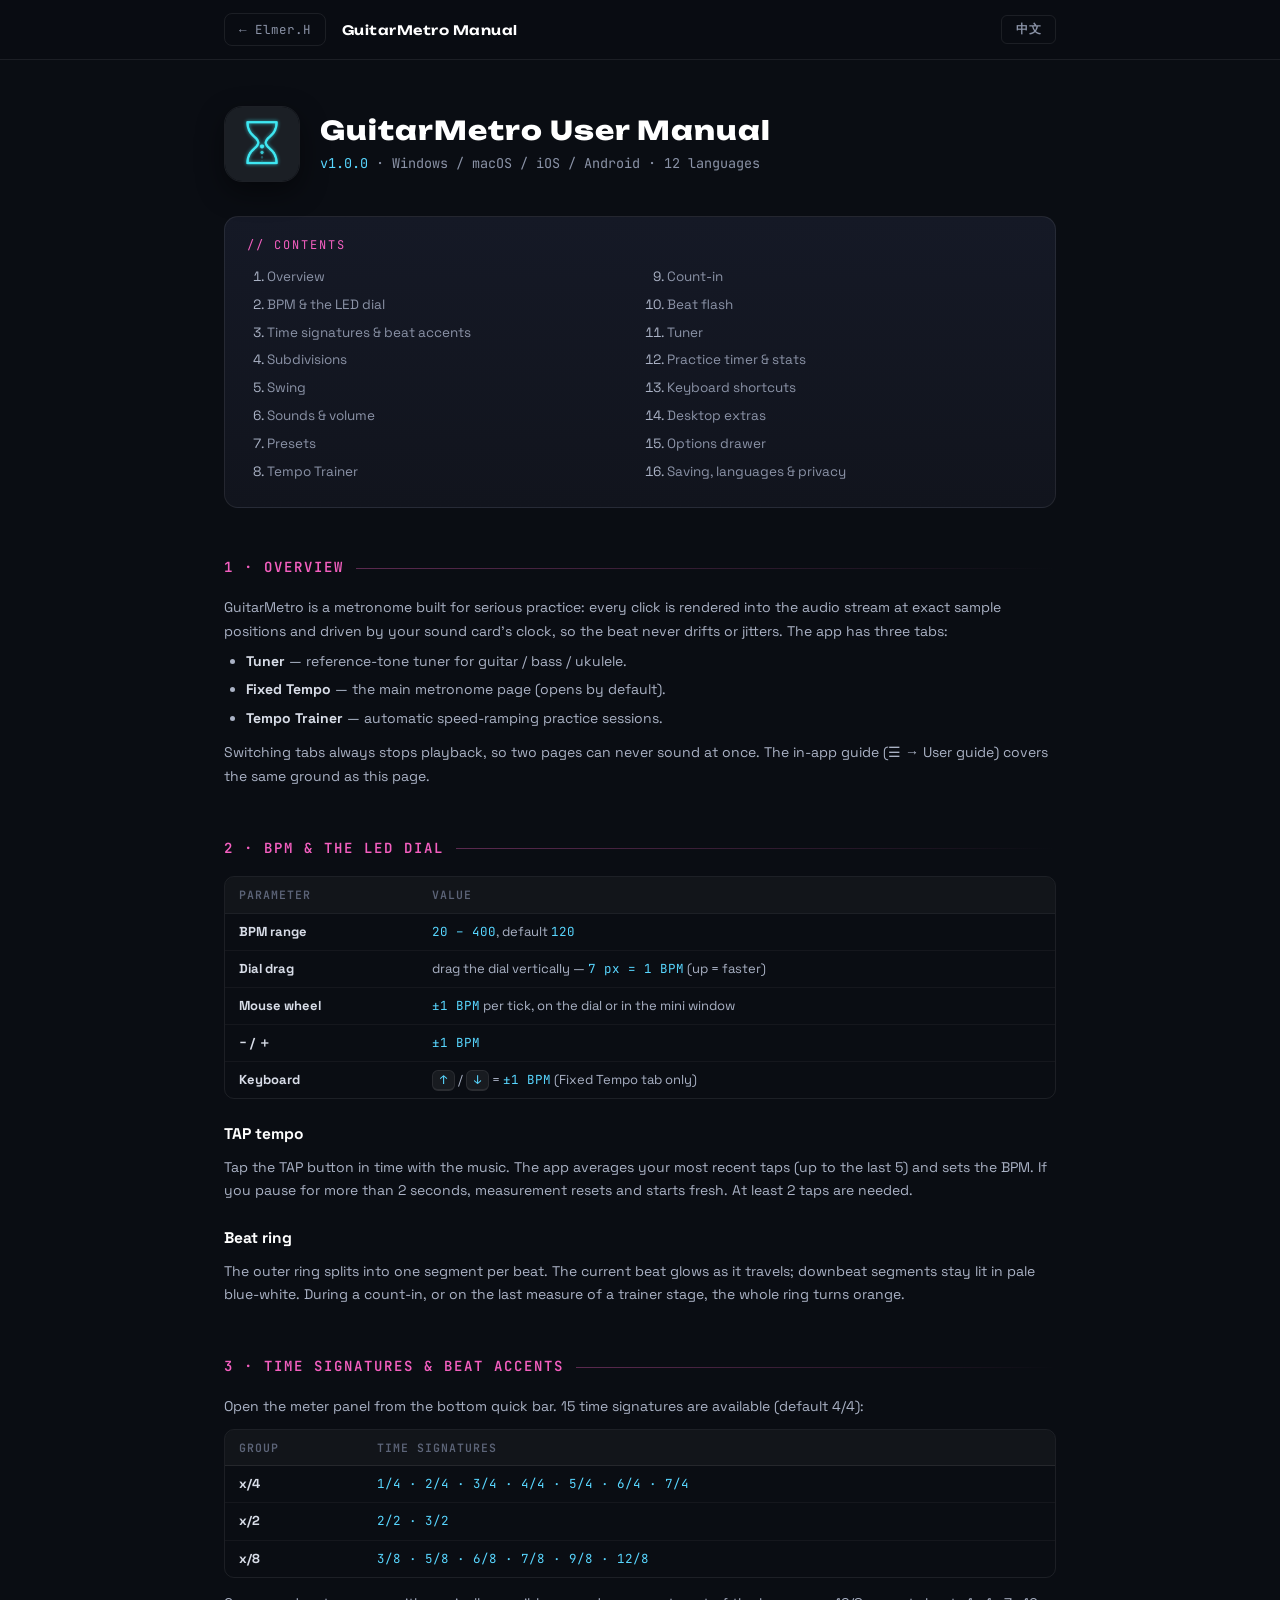
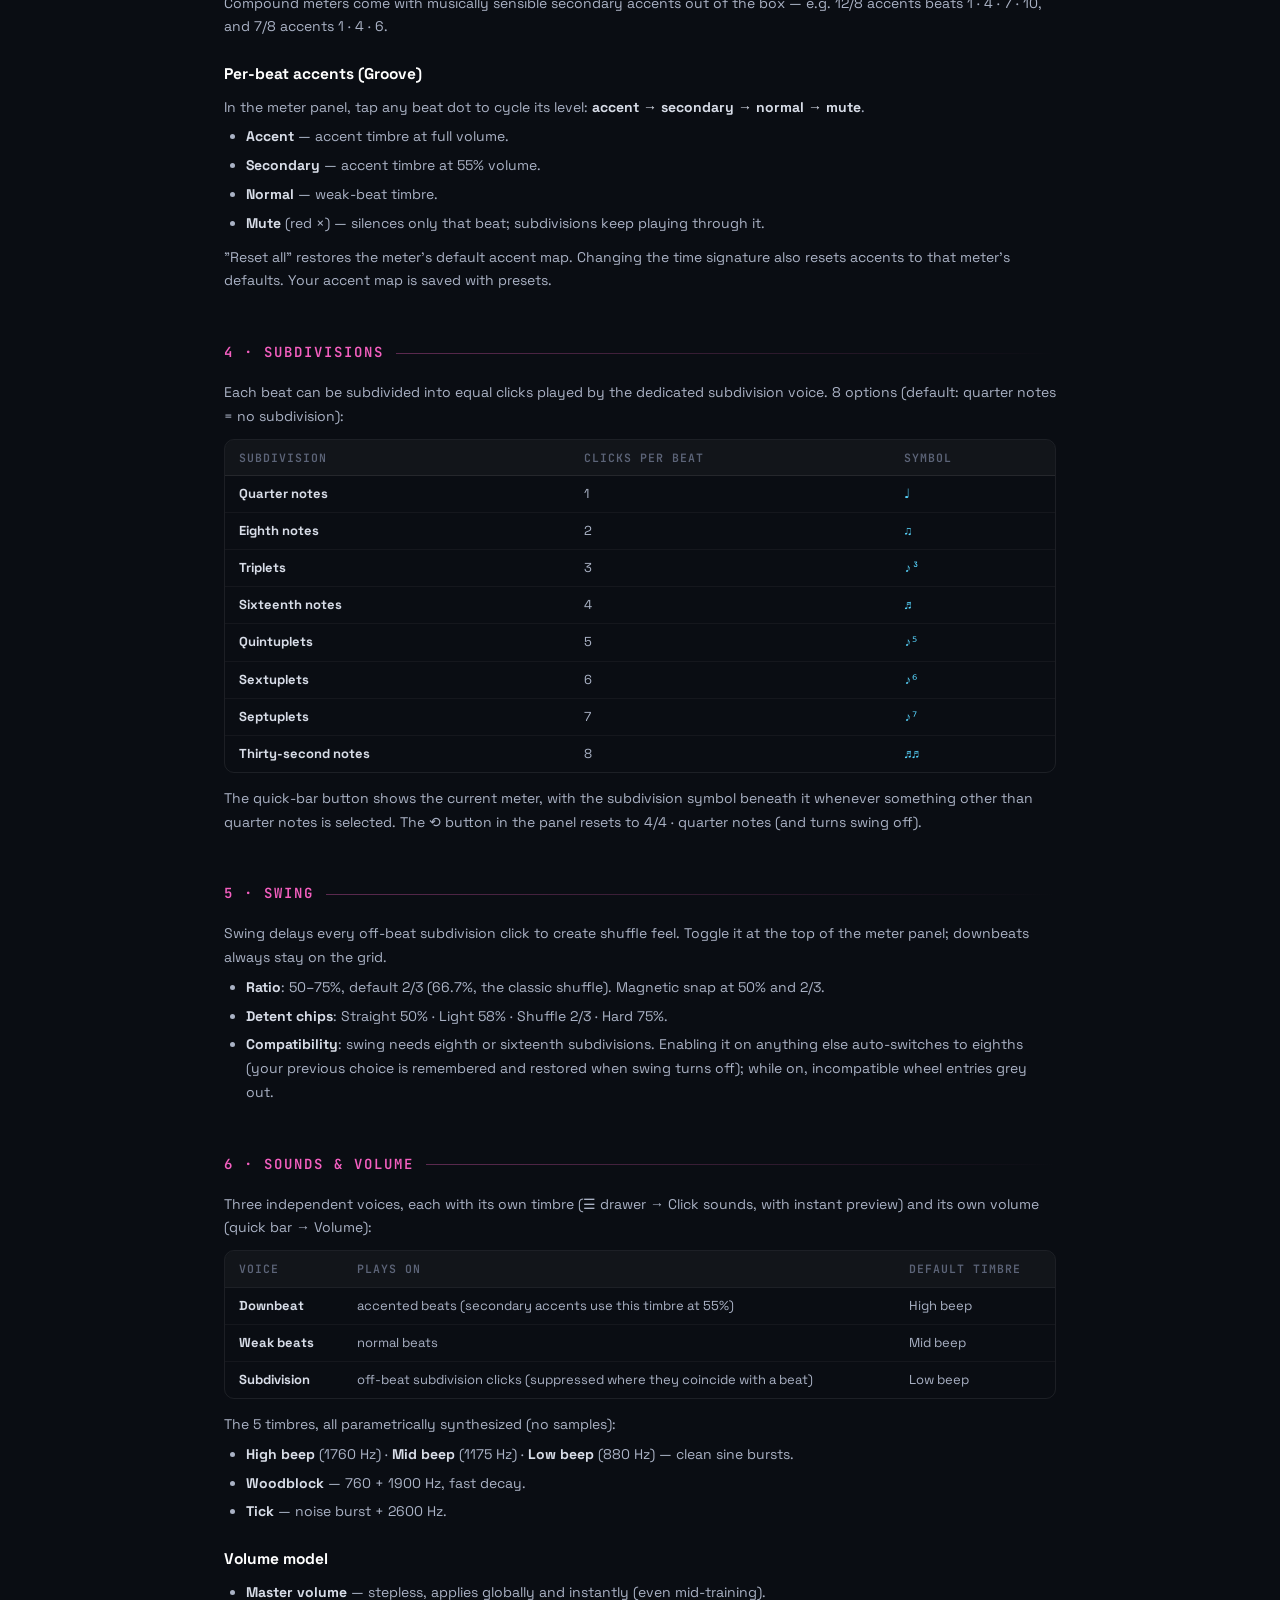
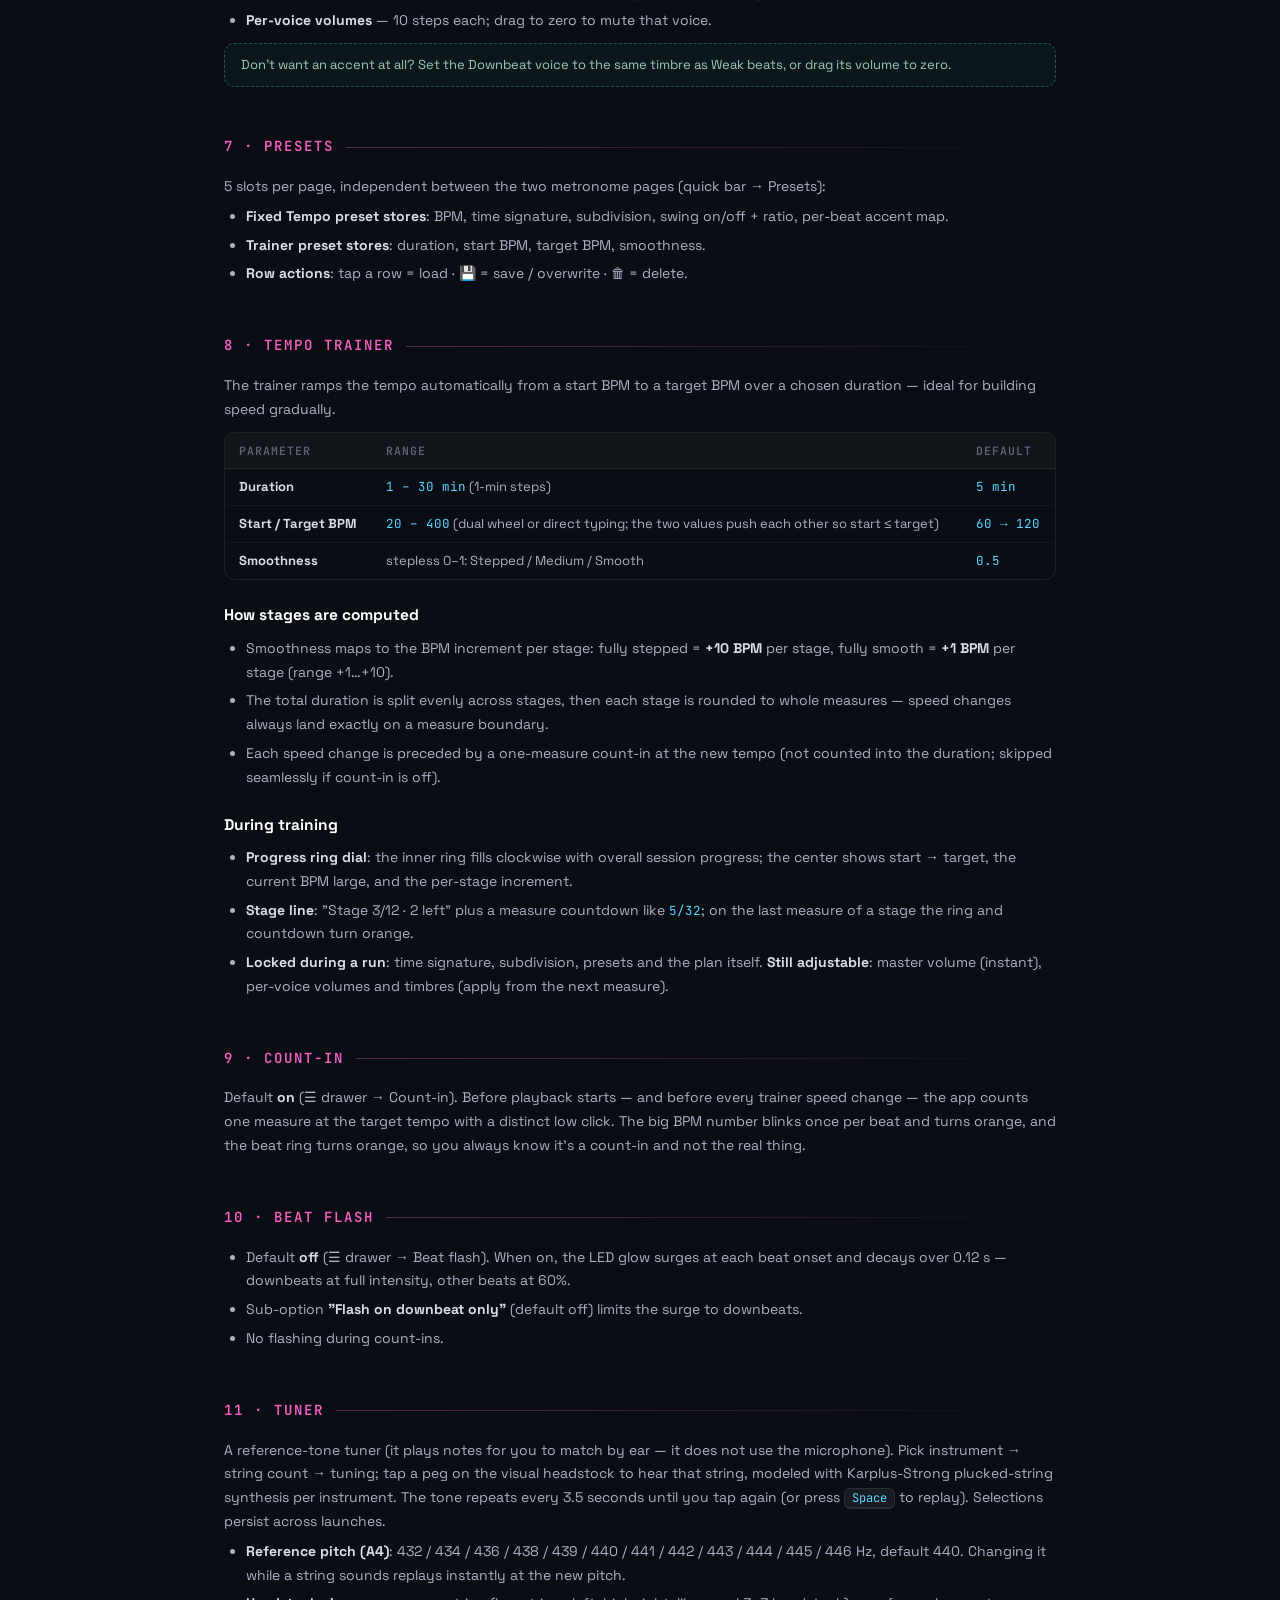
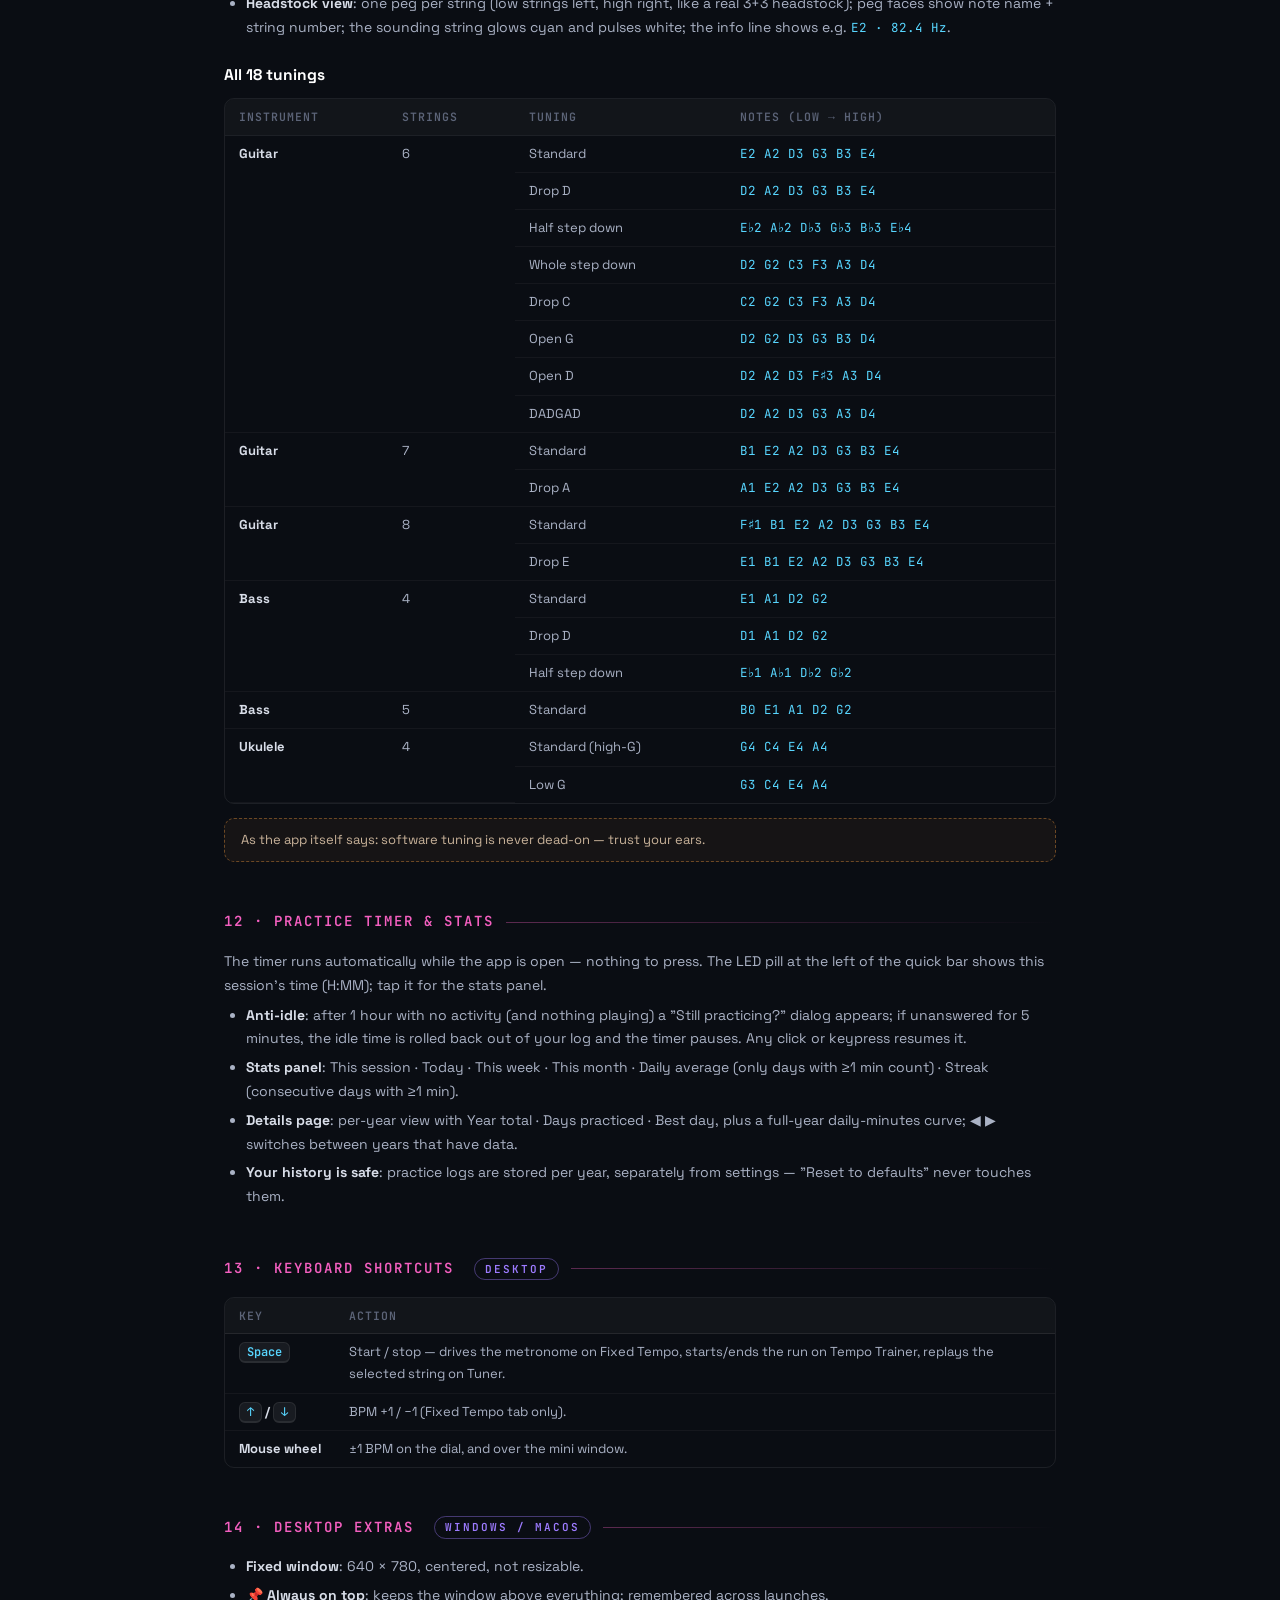
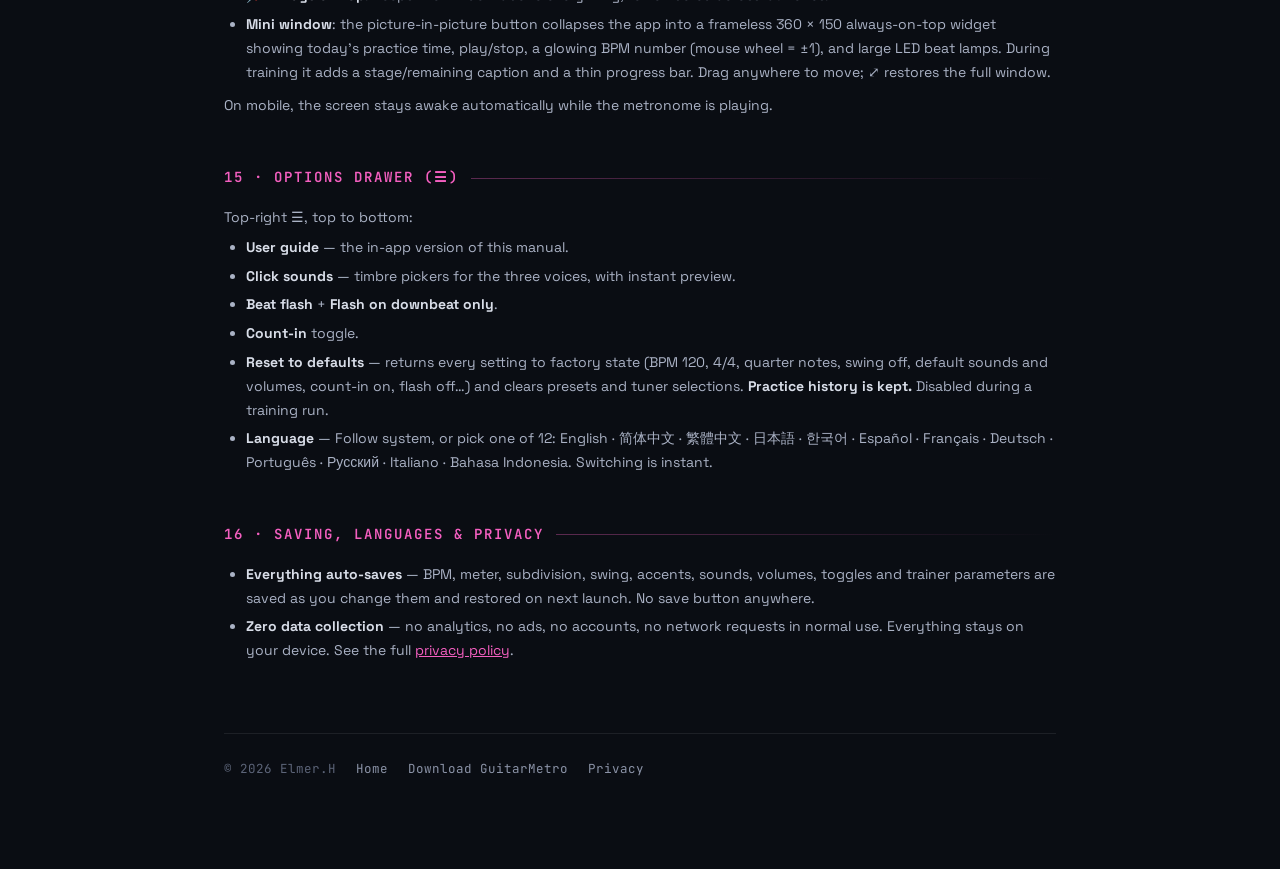
==== manual.html @ 688d064d "Add complete bilingual GuitarMetro user manual (manual.html): every control and parameter from sourc" ====
<!DOCTYPE html>
<html lang="en">
<head>
<meta charset="UTF-8">
<meta name="viewport" content="width=device-width, initial-scale=1.0">
<title>GuitarMetro — User Manual / 使用说明书</title>
<meta name="description" content="The complete GuitarMetro user manual — every control and every parameter, in English and Chinese.">
<link rel="icon" href="assets/logo-mark.png" type="image/png">
<link rel="stylesheet" href="assets/fonts.css">
<style>
  :root {
    --bg: #0a0d13; --panel: #11141d; --panel-2: #151926;
    --line: rgba(255, 255, 255, 0.08);
    --text: #d8dde8; --muted: #8b93a7; --faint: #5c6478;
    --pink: #f45fc0; --purple: #9d7bff; --cyan: #58d6ff;
    --mint: #3fd6a5; --orange: #f0993f;
  }
  * { margin: 0; padding: 0; box-sizing: border-box; }
  html { scroll-behavior: smooth; }
  body {
    background:
      radial-gradient(900px 480px at 18% -8%, rgba(157, 123, 255, 0.10), transparent 60%),
      radial-gradient(800px 420px at 85% -4%, rgba(244, 95, 192, 0.07), transparent 60%),
      var(--bg);
    color: var(--text);
    font-family: "Space Grotesk", "PingFang SC", "Microsoft YaHei", sans-serif;
    line-height: 1.7;
    overflow-x: hidden;
  }
  ::selection { background: rgba(244, 95, 192, 0.35); }
  .zh-t { display: none; }
  body.zh .zh-t { display: inline; }
  body.zh .en-t { display: none; }

  .wrap { max-width: 880px; margin: 0 auto; padding: 0 24px 90px; }

  header {
    position: sticky; top: 0; z-index: 10;
    background: rgba(10, 13, 19, 0.85);
    backdrop-filter: blur(12px); -webkit-backdrop-filter: blur(12px);
    border-bottom: 1px solid var(--line);
  }
  .nav {
    max-width: 880px; margin: 0 auto;
    display: flex; align-items: center; gap: 16px;
    padding: 13px 24px;
  }
  .back {
    color: var(--muted); text-decoration: none;
    font-family: "JetBrains Mono", monospace; font-size: 12.5px;
    border: 1px solid var(--line); border-radius: 8px; padding: 5px 14px;
    white-space: nowrap;
  }
  .back:hover { color: var(--pink); border-color: rgba(244, 95, 192, 0.5); }
  .nav-title {
    font-family: "Unbounded", sans-serif; font-weight: 600;
    font-size: 13px; letter-spacing: 0.5px; color: #fff;
    overflow: hidden; text-overflow: ellipsis; white-space: nowrap;
  }
  .nav .spacer { flex: 1; }
  .lang-btn {
    background: transparent; color: var(--muted);
    border: 1px solid var(--line); border-radius: 6px;
    padding: 5px 14px; font-size: 12px; font-weight: 600; cursor: pointer;
    font-family: "JetBrains Mono", monospace; letter-spacing: 0.5px;
    white-space: nowrap;
  }
  .lang-btn:hover { color: var(--pink); border-color: rgba(244, 95, 192, 0.5); }

  .hero { padding: 46px 0 8px; display: flex; align-items: center; gap: 20px; }
  .hero img {
    width: 76px; height: 76px; border-radius: 18px;
    border: 1px solid var(--line); box-shadow: 0 10px 28px rgba(0,0,0,.45);
  }
  h1 {
    font-family: "Unbounded", sans-serif; font-weight: 800;
    font-size: 26px; letter-spacing: 1px; color: #fff; line-height: 1.25;
  }
  .hero .sub {
    margin-top: 6px; color: var(--muted); font-size: 13.5px;
    font-family: "JetBrains Mono", monospace;
  }
  .hero .sub .v { color: var(--cyan); }

  .toc {
    margin-top: 26px;
    background: linear-gradient(180deg, var(--panel-2), var(--panel));
    border: 1px solid var(--line); border-radius: 14px; padding: 18px 22px;
  }
  .toc-title {
    font-family: "JetBrains Mono", monospace; font-size: 12px;
    letter-spacing: 2px; text-transform: uppercase; color: var(--pink);
    margin-bottom: 10px;
  }
  .toc ol { margin-left: 20px; columns: 2; column-gap: 34px; }
  .toc li { font-size: 13.5px; margin-bottom: 5px; break-inside: avoid; }
  .toc a { color: var(--muted); text-decoration: none; }
  .toc a:hover { color: var(--cyan); }

  h2 {
    display: flex; align-items: center; gap: 12px;
    margin: 48px 0 16px;
    font-family: "JetBrains Mono", monospace;
    font-size: 14px; font-weight: 600; letter-spacing: 2px;
    text-transform: uppercase; color: var(--pink);
  }
  h2::after {
    content: ""; flex: 1; height: 1px;
    background: linear-gradient(90deg, rgba(244, 95, 192, 0.35), transparent);
  }
  h3 {
    margin: 22px 0 8px; font-size: 15.5px; font-weight: 700; color: #fff;
  }
  h3 .tag {
    font-family: "JetBrains Mono", monospace; font-size: 11px; font-weight: 400;
    color: var(--faint); margin-left: 8px; letter-spacing: 0.5px;
  }
  p, li { color: #aab2c5; font-size: 14px; }
  section ul { margin: 6px 0 10px 22px; }
  section li { margin-bottom: 5px; }
  b { color: var(--text); }
  .kbd {
    font-family: "JetBrains Mono", monospace; font-size: 12px;
    background: rgba(255,255,255,0.06); border: 1px solid var(--line);
    border-bottom-width: 2px; border-radius: 6px; padding: 1px 7px;
    color: var(--cyan); white-space: nowrap;
  }
  .pill {
    display: inline-block; font-family: "JetBrains Mono", monospace;
    font-size: 11px; border: 1px solid rgba(88, 214, 255, 0.35);
    color: var(--cyan); border-radius: 999px; padding: 1px 10px; margin-left: 8px;
    vertical-align: 2px;
  }
  .pill.desktop { border-color: rgba(157, 123, 255, 0.4); color: var(--purple); }
  .note {
    border: 1px dashed rgba(240, 153, 63, 0.4); background: rgba(240, 153, 63, 0.05);
    border-radius: 10px; padding: 10px 16px; margin: 10px 0; font-size: 13px;
    color: #c9b39a;
  }
  .tip {
    border: 1px dashed rgba(63, 214, 165, 0.35); background: rgba(63, 214, 165, 0.05);
    border-radius: 10px; padding: 10px 16px; margin: 10px 0; font-size: 13px;
    color: #9ec9ba;
  }

  .tbl-wrap { overflow-x: auto; margin: 10px 0 14px; border: 1px solid var(--line); border-radius: 10px; }
  table { border-collapse: collapse; width: 100%; min-width: 480px; font-size: 13px; }
  th {
    text-align: left; font-family: "JetBrains Mono", monospace; font-weight: 600;
    font-size: 11.5px; letter-spacing: 1px; text-transform: uppercase;
    color: var(--faint); background: rgba(255,255,255,0.03);
    padding: 8px 14px; border-bottom: 1px solid var(--line);
  }
  td { padding: 7px 14px; border-bottom: 1px solid rgba(255,255,255,0.045); color: #aab2c5; vertical-align: top; }
  tr:last-child td { border-bottom: none; }
  td.c1 { color: var(--text); font-weight: 600; white-space: nowrap; }
  .mono { font-family: "JetBrains Mono", monospace; font-size: 12.5px; color: var(--cyan); }

  footer {
    margin-top: 70px; border-top: 1px solid var(--line); padding-top: 24px;
    color: var(--faint); font-size: 12.5px; font-family: "JetBrains Mono", monospace;
    display: flex; gap: 20px; flex-wrap: wrap;
  }
  footer a { color: var(--muted); text-decoration: none; }
  footer a:hover { color: var(--pink); }

  @media (max-width: 600px) {
    .wrap { padding: 0 16px 70px; }
    .nav { padding: 11px 16px; gap: 10px; }
    .nav-title { font-size: 11px; }
    .hero { gap: 14px; padding-top: 32px; }
    .hero img { width: 58px; height: 58px; border-radius: 14px; }
    h1 { font-size: 19px; }
    .toc ol { columns: 1; }
  }
</style>
</head>
<body>

<header>
  <div class="nav">
    <a class="back" href="index.html">← Elmer.H</a>
    <div class="nav-title">GuitarMetro <span class="en-t">Manual</span><span class="zh-t">使用说明书</span></div>
    <span class="spacer"></span>
    <button class="lang-btn" onclick="toggleLang()"><span class="en-t">中文</span><span class="zh-t">EN</span></button>
  </div>
</header>

<div class="wrap">

<div class="hero">
  <img src="assets/guitarmetro-icon.png" alt="GuitarMetro icon">
  <div>
    <h1>GuitarMetro <span class="en-t">User Manual</span><span class="zh-t">使用说明书</span></h1>
    <div class="sub"><span class="v">v1.0.0</span> · Windows / macOS / iOS / Android · <span class="en-t">12 languages</span><span class="zh-t">12 种语言</span></div>
  </div>
</div>

<div class="toc">
  <div class="toc-title"><span class="en-t">// Contents</span><span class="zh-t">// 目录</span></div>
  <ol>
    <li><a href="#overview"><span class="en-t">Overview</span><span class="zh-t">总览</span></a></li>
    <li><a href="#bpm"><span class="en-t">BPM &amp; the LED dial</span><span class="zh-t">BPM 与 LED 表盘</span></a></li>
    <li><a href="#meter"><span class="en-t">Time signatures &amp; beat accents</span><span class="zh-t">拍号与逐拍重音</span></a></li>
    <li><a href="#subdivision"><span class="en-t">Subdivisions</span><span class="zh-t">细分</span></a></li>
    <li><a href="#swing"><span class="en-t">Swing</span><span class="zh-t">摇摆 Swing</span></a></li>
    <li><a href="#sound"><span class="en-t">Sounds &amp; volume</span><span class="zh-t">音效与音量</span></a></li>
    <li><a href="#presets"><span class="en-t">Presets</span><span class="zh-t">预设</span></a></li>
    <li><a href="#trainer"><span class="en-t">Tempo Trainer</span><span class="zh-t">变速训练</span></a></li>
    <li><a href="#countin"><span class="en-t">Count-in</span><span class="zh-t">预备拍</span></a></li>
    <li><a href="#flash"><span class="en-t">Beat flash</span><span class="zh-t">爆闪</span></a></li>
    <li><a href="#tuner"><span class="en-t">Tuner</span><span class="zh-t">调弦</span></a></li>
    <li><a href="#timer"><span class="en-t">Practice timer &amp; stats</span><span class="zh-t">练琴计时与统计</span></a></li>
    <li><a href="#shortcuts"><span class="en-t">Keyboard shortcuts</span><span class="zh-t">键盘快捷键</span></a></li>
    <li><a href="#desktop"><span class="en-t">Desktop extras</span><span class="zh-t">桌面小工具</span></a></li>
    <li><a href="#drawer"><span class="en-t">Options drawer</span><span class="zh-t">选项抽屉</span></a></li>
    <li><a href="#data"><span class="en-t">Saving, languages &amp; privacy</span><span class="zh-t">保存、语言与隐私</span></a></li>
  </ol>
</div>

<section id="overview">
  <h2><span class="en-t">1 · Overview</span><span class="zh-t">1 · 总览</span></h2>
  <p>
    <span class="en-t">GuitarMetro is a metronome built for serious practice: every click is rendered
    into the audio stream at exact sample positions and driven by your sound card's clock,
    so the beat never drifts or jitters. The app has three tabs:</span>
    <span class="zh-t">GuitarMetro 是为认真练琴而做的节拍器：每一声 click 都以精确的采样点位置
    直接合成进音频流、由声卡时钟驱动，节拍永不漂移、永不抖动。应用共三个页签：</span>
  </p>
  <ul>
    <li><b>Tuner<span class="zh-t"> 调音</span></b> — <span class="en-t">reference-tone tuner for guitar / bass / ukulele.</span><span class="zh-t">吉他 / 贝斯 / 尤克里里参考音调弦。</span></li>
    <li><b>Fixed Tempo<span class="zh-t"> 固定速度</span></b> — <span class="en-t">the main metronome page (opens by default).</span><span class="zh-t">主节拍器页（启动默认页）。</span></li>
    <li><b>Tempo Trainer<span class="zh-t"> 变速训练</span></b> — <span class="en-t">automatic speed-ramping practice sessions.</span><span class="zh-t">自动爬速的变速训练。</span></li>
  </ul>
  <p>
    <span class="en-t">Switching tabs always stops playback, so two pages can never sound at once.
    The in-app guide (☰ → User guide) covers the same ground as this page.</span>
    <span class="zh-t">切换页签会自动停止播放，两页绝不会同时出声。应用内也有一份说明（☰ → 使用说明），内容与本页一致。</span>
  </p>
</section>

<section id="bpm">
  <h2><span class="en-t">2 · BPM &amp; the LED dial</span><span class="zh-t">2 · BPM 与 LED 表盘</span></h2>
  <div class="tbl-wrap"><table>
    <tr><th><span class="en-t">Parameter</span><span class="zh-t">参数</span></th><th><span class="en-t">Value</span><span class="zh-t">取值</span></th></tr>
    <tr><td class="c1"><span class="en-t">BPM range</span><span class="zh-t">BPM 范围</span></td><td><span class="mono">20 – 400</span>, <span class="en-t">default</span><span class="zh-t">默认</span> <span class="mono">120</span></td></tr>
    <tr><td class="c1"><span class="en-t">Dial drag</span><span class="zh-t">表盘拖动</span></td><td><span class="en-t">drag the dial vertically —</span><span class="zh-t">在表盘上垂直拖动——</span> <span class="mono">7 px = 1 BPM</span><span class="en-t"> (up = faster)</span><span class="zh-t">（向上加速）</span></td></tr>
    <tr><td class="c1"><span class="en-t">Mouse wheel</span><span class="zh-t">鼠标滚轮</span></td><td><span class="mono">±1 BPM</span> <span class="en-t">per tick, on the dial or in the mini window</span><span class="zh-t">每格，表盘上或浮窗内均可</span></td></tr>
    <tr><td class="c1">− / ＋</td><td><span class="mono">±1 BPM</span></td></tr>
    <tr><td class="c1"><span class="en-t">Keyboard</span><span class="zh-t">键盘</span></td><td><span class="kbd">↑</span> / <span class="kbd">↓</span> = <span class="mono">±1 BPM</span><span class="en-t"> (Fixed Tempo tab only)</span><span class="zh-t">（仅固定速度页）</span></td></tr>
  </table></div>
  <h3>TAP <span class="en-t">tempo</span><span class="zh-t">测速</span></h3>
  <p>
    <span class="en-t">Tap the TAP button in time with the music. The app averages your most recent
    taps (up to the last 5) and sets the BPM. If you pause for more than 2 seconds,
    measurement resets and starts fresh. At least 2 taps are needed.</span>
    <span class="zh-t">跟着音乐节奏点按 TAP 键，应用取最近的敲击（最多 5 次）求平均并设为当前
    BPM。停顿超过 2 秒自动重新测量；至少需要敲 2 次。</span>
  </p>
  <h3><span class="en-t">Beat ring</span><span class="zh-t">节拍环</span></h3>
  <p>
    <span class="en-t">The outer ring splits into one segment per beat. The current beat glows as it
    travels; downbeat segments stay lit in pale blue-white. During a count-in, or on the last
    measure of a trainer stage, the whole ring turns orange.</span>
    <span class="zh-t">外圈按拍数切分，当前拍的光斑流转经过，强拍段常亮淡蓝白。预备拍期间、以及变速训练每档的最后一小节，整环转为橙色。</span>
  </p>
</section>

<section id="meter">
  <h2><span class="en-t">3 · Time signatures &amp; beat accents</span><span class="zh-t">3 · 拍号与逐拍重音</span></h2>
  <p>
    <span class="en-t">Open the meter panel from the bottom quick bar. 15 time signatures are available
    (default 4/4):</span>
    <span class="zh-t">从底部快捷栏打开拍号面板，共 15 种拍号（默认 4/4）：</span>
  </p>
  <div class="tbl-wrap"><table>
    <tr><th><span class="en-t">Group</span><span class="zh-t">分组</span></th><th><span class="en-t">Time signatures</span><span class="zh-t">拍号</span></th></tr>
    <tr><td class="c1">x/4</td><td class="mono">1/4 · 2/4 · 3/4 · 4/4 · 5/4 · 6/4 · 7/4</td></tr>
    <tr><td class="c1">x/2</td><td class="mono">2/2 · 3/2</td></tr>
    <tr><td class="c1">x/8</td><td class="mono">3/8 · 5/8 · 6/8 · 7/8 · 9/8 · 12/8</td></tr>
  </table></div>
  <p>
    <span class="en-t">Compound meters come with musically sensible secondary accents out of the box —
    e.g. 12/8 accents beats 1 · 4 · 7 · 10, and 7/8 accents 1 · 4 · 6.</span>
    <span class="zh-t">复合拍自带符合乐理的次强拍——如 12/8 默认在第 1·4·7·10 拍，7/8 在第 1·4·6 拍。</span>
  </p>
  <h3><span class="en-t">Per-beat accents (Groove)</span><span class="zh-t">逐拍重音（律动）</span></h3>
  <p>
    <span class="en-t">In the meter panel, tap any beat dot to cycle its level:</span>
    <span class="zh-t">在拍号面板中点按任意拍点，循环切换该拍的强弱级别：</span>
    <b><span class="en-t">accent → secondary → normal → mute</span><span class="zh-t">强 → 次强 → 普通 → 静音</span></b>.
  </p>
  <ul>
    <li><span class="en-t"><b>Accent</b> — accent timbre at full volume.</span><span class="zh-t"><b>强拍</b>——重拍音色、全音量。</span></li>
    <li><span class="en-t"><b>Secondary</b> — accent timbre at 55% volume.</span><span class="zh-t"><b>次强拍</b>——重拍音色、55% 音量。</span></li>
    <li><span class="en-t"><b>Normal</b> — weak-beat timbre.</span><span class="zh-t"><b>普通拍</b>——轻拍音色。</span></li>
    <li><span class="en-t"><b>Mute</b> (red ×) — silences only that beat; subdivisions keep playing through it.</span><span class="zh-t"><b>静音</b>（红色 ×）——只静音该拍本身，细分声部照常发声。</span></li>
  </ul>
  <p>
    <span class="en-t">"Reset all" restores the meter's default accent map. Changing the time signature
    also resets accents to that meter's defaults. Your accent map is saved with presets.</span>
    <span class="zh-t">「全部恢复默认」还原该拍号的默认重音；切换拍号也会重置为新拍号的默认值。逐拍重音会随预设一起保存。</span>
  </p>
</section>

<section id="subdivision">
  <h2><span class="en-t">4 · Subdivisions</span><span class="zh-t">4 · 细分</span></h2>
  <p>
    <span class="en-t">Each beat can be subdivided into equal clicks played by the dedicated subdivision
    voice. 8 options (default: quarter notes = no subdivision):</span>
    <span class="zh-t">每一拍可等分为若干下，由独立的细分声部发声。共 8 种（默认四分音符 = 不细分）：</span>
  </p>
  <div class="tbl-wrap"><table>
    <tr><th><span class="en-t">Subdivision</span><span class="zh-t">细分</span></th><th><span class="en-t">Clicks per beat</span><span class="zh-t">每拍击数</span></th><th><span class="en-t">Symbol</span><span class="zh-t">符号</span></th></tr>
    <tr><td class="c1"><span class="en-t">Quarter notes</span><span class="zh-t">四分音符</span></td><td>1</td><td class="mono">♩</td></tr>
    <tr><td class="c1"><span class="en-t">Eighth notes</span><span class="zh-t">八分音符</span></td><td>2</td><td class="mono">♫</td></tr>
    <tr><td class="c1"><span class="en-t">Triplets</span><span class="zh-t">三连音</span></td><td>3</td><td class="mono">♪³</td></tr>
    <tr><td class="c1"><span class="en-t">Sixteenth notes</span><span class="zh-t">十六分音符</span></td><td>4</td><td class="mono">♬</td></tr>
    <tr><td class="c1"><span class="en-t">Quintuplets</span><span class="zh-t">五连音</span></td><td>5</td><td class="mono">♪⁵</td></tr>
    <tr><td class="c1"><span class="en-t">Sextuplets</span><span class="zh-t">六连音</span></td><td>6</td><td class="mono">♪⁶</td></tr>
    <tr><td class="c1"><span class="en-t">Septuplets</span><span class="zh-t">七连音</span></td><td>7</td><td class="mono">♪⁷</td></tr>
    <tr><td class="c1"><span class="en-t">Thirty-second notes</span><span class="zh-t">三十二分音符</span></td><td>8</td><td class="mono">♬♬</td></tr>
  </table></div>
  <p>
    <span class="en-t">The quick-bar button shows the current meter, with the subdivision symbol beneath
    it whenever something other than quarter notes is selected. The ⟲ button in the panel
    resets to 4/4 · quarter notes (and turns swing off).</span>
    <span class="zh-t">快捷栏按钮键面显示当前拍号，选了非四分音符时在下方显示细分符号。面板中的 ⟲ 一键回到 4/4 · 四分音符（同时关闭 Swing）。</span>
  </p>
</section>

<section id="swing">
  <h2><span class="en-t">5 · Swing</span><span class="zh-t">5 · 摇摆 Swing</span></h2>
  <p>
    <span class="en-t">Swing delays every off-beat subdivision click to create shuffle feel. Toggle it at
    the top of the meter panel; downbeats always stay on the grid.</span>
    <span class="zh-t">Swing 会推迟每个反拍细分的时值形成摇摆律动。开关在拍号面板顶部；正拍永远保持在网格上。</span>
  </p>
  <ul>
    <li><span class="en-t"><b>Ratio</b>: 50–75%, default 2/3 (66.7%, the classic shuffle). Magnetic snap at 50% and 2/3.</span><span class="zh-t"><b>比例</b>：50–75%，默认 2/3（66.7%，经典 Shuffle）；在 50% 与 2/3 处有磁性吸附。</span></li>
    <li><span class="en-t"><b>Detent chips</b>: Straight 50% · Light 58% · Shuffle 2/3 · Hard 75%.</span><span class="zh-t"><b>快捷档</b>：平直 50% · 轻摇 58% · 三连 Shuffle 2/3 · 硬摇 75%。</span></li>
    <li><span class="en-t"><b>Compatibility</b>: swing needs eighth or sixteenth subdivisions. Enabling it on anything else auto-switches to eighths (your previous choice is remembered and restored when swing turns off); while on, incompatible wheel entries grey out.</span><span class="zh-t"><b>兼容性</b>：Swing 需要八分或十六分细分。在其他细分下开启会自动切到八分（原选择被记住，关闭 Swing 后恢复）；开启期间不兼容的细分项变灰不可选。</span></li>
  </ul>
</section>

<section id="sound">
  <h2><span class="en-t">6 · Sounds &amp; volume</span><span class="zh-t">6 · 音效与音量</span></h2>
  <p>
    <span class="en-t">Three independent voices, each with its own timbre (☰ drawer → Click sounds,
    with instant preview) and its own volume (quick bar → Volume):</span>
    <span class="zh-t">三个独立声部，各自可选音色（☰ 抽屉 → 音效，选择即试听）和独立音量（快捷栏 → 音量）：</span>
  </p>
  <div class="tbl-wrap"><table>
    <tr><th><span class="en-t">Voice</span><span class="zh-t">声部</span></th><th><span class="en-t">Plays on</span><span class="zh-t">发声位置</span></th><th><span class="en-t">Default timbre</span><span class="zh-t">默认音色</span></th></tr>
    <tr><td class="c1"><span class="en-t">Downbeat</span><span class="zh-t">重拍</span></td><td><span class="en-t">accented beats (secondary accents use this timbre at 55%)</span><span class="zh-t">强拍（次强拍用同音色的 55% 音量）</span></td><td><span class="en-t">High beep</span><span class="zh-t">高音哔</span></td></tr>
    <tr><td class="c1"><span class="en-t">Weak beats</span><span class="zh-t">轻拍</span></td><td><span class="en-t">normal beats</span><span class="zh-t">普通拍</span></td><td><span class="en-t">Mid beep</span><span class="zh-t">中音哔</span></td></tr>
    <tr><td class="c1"><span class="en-t">Subdivision</span><span class="zh-t">细分</span></td><td><span class="en-t">off-beat subdivision clicks (suppressed where they coincide with a beat)</span><span class="zh-t">反拍细分（与正拍重叠处不发声）</span></td><td><span class="en-t">Low beep</span><span class="zh-t">低音哔</span></td></tr>
  </table></div>
  <p><span class="en-t">The 5 timbres, all parametrically synthesized (no samples):</span><span class="zh-t">5 种音色，全部参数化合成（无采样素材）：</span></p>
  <ul>
    <li><span class="en-t"><b>High beep</b> (1760 Hz) · <b>Mid beep</b> (1175 Hz) · <b>Low beep</b> (880 Hz) — clean sine bursts.</span><span class="zh-t"><b>高音哔</b>（1760 Hz）·<b>中音哔</b>（1175 Hz）·<b>低音哔</b>（880 Hz）——干净的正弦短音。</span></li>
    <li><span class="en-t"><b>Woodblock</b> — 760 + 1900 Hz, fast decay.</span><span class="zh-t"><b>木鱼</b>——760 + 1900 Hz，快速衰减。</span></li>
    <li><span class="en-t"><b>Tick</b> — noise burst + 2600 Hz.</span><span class="zh-t"><b>嗒嗒</b>——噪声脉冲 + 2600 Hz。</span></li>
  </ul>
  <h3><span class="en-t">Volume model</span><span class="zh-t">音量模型</span></h3>
  <ul>
    <li><span class="en-t"><b>Master volume</b> — stepless, applies globally and instantly (even mid-training).</span><span class="zh-t"><b>总音量</b>——无级，全局实时生效（训练中也可即时调）。</span></li>
    <li><span class="en-t"><b>Per-voice volumes</b> — 10 steps each; drag to zero to mute that voice.</span><span class="zh-t"><b>分声部音量</b>——各 10 格；拖到底即静音该声部。</span></li>
  </ul>
  <div class="tip">
    <span class="en-t">Don't want an accent at all? Set the Downbeat voice to the same timbre as Weak
    beats, or drag its volume to zero.</span>
    <span class="zh-t">不想要重音？把重拍声部改成与轻拍相同的音色，或把重拍音量拖到 0。</span>
  </div>
</section>

<section id="presets">
  <h2><span class="en-t">7 · Presets</span><span class="zh-t">7 · 预设</span></h2>
  <p>
    <span class="en-t">5 slots per page, independent between the two metronome pages (quick bar → Presets):</span>
    <span class="zh-t">每页 5 个槽位，两个节拍器页各自独立（快捷栏 → 预设）：</span>
  </p>
  <ul>
    <li><span class="en-t"><b>Fixed Tempo preset stores</b>: BPM, time signature, subdivision, swing on/off + ratio, per-beat accent map.</span><span class="zh-t"><b>固定速度预设保存</b>：BPM、拍号、细分、Swing 开关与比例、逐拍重音。</span></li>
    <li><span class="en-t"><b>Trainer preset stores</b>: duration, start BPM, target BPM, smoothness.</span><span class="zh-t"><b>训练预设保存</b>：时长、起始速度、目标速度、平滑度。</span></li>
    <li><span class="en-t"><b>Row actions</b>: tap a row = load · 💾 = save / overwrite · 🗑 = delete.</span><span class="zh-t"><b>操作</b>：点行 = 读取 · 💾 = 保存/覆盖 · 🗑 = 删除。</span></li>
  </ul>
</section>

<section id="trainer">
  <h2><span class="en-t">8 · Tempo Trainer</span><span class="zh-t">8 · 变速训练</span></h2>
  <p>
    <span class="en-t">The trainer ramps the tempo automatically from a start BPM to a target BPM over a
    chosen duration — ideal for building speed gradually.</span>
    <span class="zh-t">变速训练在设定时长内自动把速度从起始 BPM 爬升到目标 BPM——循序渐进提速的利器。</span>
  </p>
  <div class="tbl-wrap"><table>
    <tr><th><span class="en-t">Parameter</span><span class="zh-t">参数</span></th><th><span class="en-t">Range</span><span class="zh-t">范围</span></th><th><span class="en-t">Default</span><span class="zh-t">默认</span></th></tr>
    <tr><td class="c1"><span class="en-t">Duration</span><span class="zh-t">时长</span></td><td><span class="mono">1 – 30 min</span><span class="en-t"> (1-min steps)</span><span class="zh-t">（1 分钟步进）</span></td><td class="mono">5 min</td></tr>
    <tr><td class="c1"><span class="en-t">Start / Target BPM</span><span class="zh-t">起始 / 目标速度</span></td><td><span class="mono">20 – 400</span><span class="en-t"> (dual wheel or direct typing; the two values push each other so start ≤ target)</span><span class="zh-t">（双滚轮或直接输入；两值联动推挤，起始 ≤ 目标）</span></td><td class="mono">60 → 120</td></tr>
    <tr><td class="c1"><span class="en-t">Smoothness</span><span class="zh-t">平滑度</span></td><td><span class="en-t">stepless 0–1: Stepped / Medium / Smooth</span><span class="zh-t">无级 0–1：阶梯 / 适中 / 平滑</span></td><td class="mono">0.5</td></tr>
  </table></div>
  <h3><span class="en-t">How stages are computed</span><span class="zh-t">档位如何计算</span></h3>
  <ul>
    <li><span class="en-t">Smoothness maps to the BPM increment per stage: fully stepped = <b>+10 BPM</b> per stage, fully smooth = <b>+1 BPM</b> per stage (range +1…+10).</span><span class="zh-t">平滑度决定每档增幅：最阶梯 = 每档 <b>+10 BPM</b>，最平滑 = 每档 <b>+1 BPM</b>（范围 +1…+10）。</span></li>
    <li><span class="en-t">The total duration is split evenly across stages, then each stage is rounded to whole measures — speed changes always land exactly on a measure boundary.</span><span class="zh-t">总时长均分到各档后按整小节取整——变速永远精确落在小节线上。</span></li>
    <li><span class="en-t">Each speed change is preceded by a one-measure count-in at the new tempo (not counted into the duration; skipped seamlessly if count-in is off).</span><span class="zh-t">每次变速前先以新速度数一小节预备拍（不计入时长；关闭预备拍则无缝衔接）。</span></li>
  </ul>
  <h3><span class="en-t">During training</span><span class="zh-t">训练进行中</span></h3>
  <ul>
    <li><span class="en-t"><b>Progress ring dial</b>: the inner ring fills clockwise with overall session progress; the center shows start → target, the current BPM large, and the per-stage increment.</span><span class="zh-t"><b>进度环表盘</b>：内环顺时针填充整体训练进度；中心显示 起始 → 目标、当前速度大字和每档增幅。</span></li>
    <li><span class="en-t"><b>Stage line</b>: "Stage 3/12 · 2 left" plus a measure countdown like <span class="mono">5/32</span>; on the last measure of a stage the ring and countdown turn orange.</span><span class="zh-t"><b>档位行</b>：如「第 3/12 档 · 剩余 2」加小节倒计时 <span class="mono">5/32</span>；每档最后一小节整环与倒计时转橙。</span></li>
    <li><span class="en-t"><b>Locked during a run</b>: time signature, subdivision, presets and the plan itself. <b>Still adjustable</b>: master volume (instant), per-voice volumes and timbres (apply from the next measure).</span><span class="zh-t"><b>训练中锁定</b>：拍号、细分、预设与训练方案本身。<b>仍可调</b>：总音量（即时）、分声部音量与音色（下一小节头生效）。</span></li>
  </ul>
</section>

<section id="countin">
  <h2><span class="en-t">9 · Count-in</span><span class="zh-t">9 · 预备拍</span></h2>
  <p>
    <span class="en-t">Default <b>on</b> (☰ drawer → Count-in). Before playback starts — and before every
    trainer speed change — the app counts one measure at the target tempo with a distinct low
    click. The big BPM number blinks once per beat and turns orange, and the beat ring turns
    orange, so you always know it's a count-in and not the real thing.</span>
    <span class="zh-t">默认<b>开启</b>（☰ 抽屉 → 预备拍）。开始播放前——以及变速训练每次换速前——先以目标速度用独立的低音咔声数一小节。期间 BPM
    大字随拍闪烁并变橙、节拍环整体转橙，一眼可辨是预备拍而非正式节拍。</span>
  </p>
</section>

<section id="flash">
  <h2><span class="en-t">10 · Beat flash</span><span class="zh-t">10 · 爆闪</span></h2>
  <ul>
    <li><span class="en-t">Default <b>off</b> (☰ drawer → Beat flash). When on, the LED glow surges at each beat onset and decays over 0.12 s — downbeats at full intensity, other beats at 60%.</span><span class="zh-t">默认<b>关闭</b>（☰ 抽屉 → 爆闪）。开启后灯光光晕在每拍起点骤亮、0.12 秒内衰减——重拍全亮，其他拍 60%。</span></li>
    <li><span class="en-t">Sub-option <b>"Flash on downbeat only"</b> (default off) limits the surge to downbeats.</span><span class="zh-t">子开关<b>「仅重拍爆闪」</b>（默认关）——只在重拍骤亮。</span></li>
    <li><span class="en-t">No flashing during count-ins.</span><span class="zh-t">预备拍期间不爆闪。</span></li>
  </ul>
</section>

<section id="tuner">
  <h2><span class="en-t">11 · Tuner</span><span class="zh-t">11 · 调弦</span></h2>
  <p>
    <span class="en-t">A reference-tone tuner (it plays notes for you to match by ear — it does not use the
    microphone). Pick instrument → string count → tuning; tap a peg on the visual headstock to
    hear that string, modeled with Karplus-Strong plucked-string synthesis per instrument. The
    tone repeats every 3.5 seconds until you tap again (or press
    <span class="kbd">Space</span> to replay). Selections persist across launches.</span>
    <span class="zh-t">参考音式调弦（播放标准音让你用耳朵对齐——不使用麦克风拾音）。选乐器 → 弦数 → 调弦类型；在可视化琴头上点弦钮即听该弦参考音，音色按乐器用
    Karplus-Strong 拨弦建模合成。参考音每 3.5 秒自动重复，再点一次停止（<span class="kbd">Space</span> 可重播）。所有选择自动记忆。</span>
  </p>
  <ul>
    <li><span class="en-t"><b>Reference pitch (A4)</b>: 432 / 434 / 436 / 438 / 439 / 440 / 441 / 442 / 443 / 444 / 445 / 446 Hz, default 440. Changing it while a string sounds replays instantly at the new pitch.</span><span class="zh-t"><b>基准音（A4）</b>：432 / 434 / 436 / 438 / 439 / 440 / 441 / 442 / 443 / 444 / 445 / 446 Hz，默认 440。发声中切换基准音会立即以新音高重弹。</span></li>
    <li><span class="en-t"><b>Headstock view</b>: one peg per string (low strings left, high right, like a real 3+3 headstock); peg faces show note name + string number; the sounding string glows cyan and pulses white; the info line shows e.g. <span class="mono">E2 · 82.4 Hz</span>.</span><span class="zh-t"><b>琴头视图</b>：一颗弦钮一根弦（低音在左、高音在右，如真实 3+3 琴头）；钮面标注音名+弦号；发声弦青色点亮并白光脉冲；底部信息行显示如 <span class="mono">E2 · 82.4 Hz</span>。</span></li>
  </ul>
  <h3><span class="en-t">All 18 tunings</span><span class="zh-t">全部 18 种调弦</span></h3>
  <div class="tbl-wrap"><table>
    <tr><th><span class="en-t">Instrument</span><span class="zh-t">乐器</span></th><th><span class="en-t">Strings</span><span class="zh-t">弦数</span></th><th><span class="en-t">Tuning</span><span class="zh-t">调弦</span></th><th><span class="en-t">Notes (low → high)</span><span class="zh-t">音序（低 → 高）</span></th></tr>
    <tr><td class="c1" rowspan="8"><span class="en-t">Guitar</span><span class="zh-t">吉他</span></td><td rowspan="8">6</td><td><span class="en-t">Standard</span><span class="zh-t">标准</span></td><td class="mono">E2 A2 D3 G3 B3 E4</td></tr>
    <tr><td>Drop D</td><td class="mono">D2 A2 D3 G3 B3 E4</td></tr>
    <tr><td><span class="en-t">Half step down</span><span class="zh-t">降半音</span></td><td class="mono">E♭2 A♭2 D♭3 G♭3 B♭3 E♭4</td></tr>
    <tr><td><span class="en-t">Whole step down</span><span class="zh-t">降全音</span></td><td class="mono">D2 G2 C3 F3 A3 D4</td></tr>
    <tr><td>Drop C</td><td class="mono">C2 G2 C3 F3 A3 D4</td></tr>
    <tr><td>Open G</td><td class="mono">D2 G2 D3 G3 B3 D4</td></tr>
    <tr><td>Open D</td><td class="mono">D2 A2 D3 F♯3 A3 D4</td></tr>
    <tr><td>DADGAD</td><td class="mono">D2 A2 D3 G3 A3 D4</td></tr>
    <tr><td class="c1" rowspan="2"><span class="en-t">Guitar</span><span class="zh-t">吉他</span></td><td rowspan="2">7</td><td><span class="en-t">Standard</span><span class="zh-t">标准</span></td><td class="mono">B1 E2 A2 D3 G3 B3 E4</td></tr>
    <tr><td>Drop A</td><td class="mono">A1 E2 A2 D3 G3 B3 E4</td></tr>
    <tr><td class="c1" rowspan="2"><span class="en-t">Guitar</span><span class="zh-t">吉他</span></td><td rowspan="2">8</td><td><span class="en-t">Standard</span><span class="zh-t">标准</span></td><td class="mono">F♯1 B1 E2 A2 D3 G3 B3 E4</td></tr>
    <tr><td>Drop E</td><td class="mono">E1 B1 E2 A2 D3 G3 B3 E4</td></tr>
    <tr><td class="c1" rowspan="3"><span class="en-t">Bass</span><span class="zh-t">贝斯</span></td><td rowspan="3">4</td><td><span class="en-t">Standard</span><span class="zh-t">标准</span></td><td class="mono">E1 A1 D2 G2</td></tr>
    <tr><td>Drop D</td><td class="mono">D1 A1 D2 G2</td></tr>
    <tr><td><span class="en-t">Half step down</span><span class="zh-t">降半音</span></td><td class="mono">E♭1 A♭1 D♭2 G♭2</td></tr>
    <tr><td class="c1"><span class="en-t">Bass</span><span class="zh-t">贝斯</span></td><td>5</td><td><span class="en-t">Standard</span><span class="zh-t">标准</span></td><td class="mono">B0 E1 A1 D2 G2</td></tr>
    <tr><td class="c1" rowspan="2"><span class="en-t">Ukulele</span><span class="zh-t">尤克里里</span></td><td rowspan="2">4</td><td><span class="en-t">Standard (high-G)</span><span class="zh-t">标准（高 G）</span></td><td class="mono">G4 C4 E4 A4</td></tr>
    <tr><td>Low G</td><td class="mono">G3 C4 E4 A4</td></tr>
  </table></div>
  <div class="note">
    <span class="en-t">As the app itself says: software tuning is never dead-on — trust your ears.</span>
    <span class="zh-t">应用里的原话：软件调弦并不准确，请相信自己的耳朵。</span>
  </div>
</section>

<section id="timer">
  <h2><span class="en-t">12 · Practice timer &amp; stats</span><span class="zh-t">12 · 练琴计时与统计</span></h2>
  <p>
    <span class="en-t">The timer runs automatically while the app is open — nothing to press. The LED
    pill at the left of the quick bar shows this session's time (H:MM); tap it for the stats
    panel.</span>
    <span class="zh-t">打开应用即自动计时，无需任何操作。快捷栏左端的 LED 药丸块显示本次练琴时长（H:MM），点开查看统计面板。</span>
  </p>
  <ul>
    <li><span class="en-t"><b>Anti-idle</b>: after 1 hour with no activity (and nothing playing) a "Still practicing?" dialog appears; if unanswered for 5 minutes, the idle time is rolled back out of your log and the timer pauses. Any click or keypress resumes it.</span><span class="zh-t"><b>防挂机</b>：1 小时无操作（且未在播放）会弹出「还在练吗？」；5 分钟内未回应则回滚挂机时长并暂停计时，任何点击/按键自动恢复。</span></li>
    <li><span class="en-t"><b>Stats panel</b>: This session · Today · This week · This month · Daily average (only days with ≥1 min count) · Streak (consecutive days with ≥1 min).</span><span class="zh-t"><b>统计面板</b>：本次练琴 · 今天 · 本周 · 本月 · 本月日均（仅计 ≥1 分钟的天）· 连续打卡（连续 ≥1 分钟的天数）。</span></li>
    <li><span class="en-t"><b>Details page</b>: per-year view with Year total · Days practiced · Best day, plus a full-year daily-minutes curve; ◀ ▶ switches between years that have data.</span><span class="zh-t"><b>详细页</b>：按年查看——年累计 · 练琴天数 · 单日最长，附全年逐日分钟曲线；◀ ▶ 切换有数据的年份。</span></li>
    <li><span class="en-t"><b>Your history is safe</b>: practice logs are stored per year, separately from settings — "Reset to defaults" never touches them.</span><span class="zh-t"><b>历史数据安全</b>：练琴日志按年独立存储，与设置无关——「恢复默认设置」不会清除。</span></li>
  </ul>
</section>

<section id="shortcuts">
  <h2><span class="en-t">13 · Keyboard shortcuts</span><span class="zh-t">13 · 键盘快捷键</span><span class="pill desktop">Desktop</span></h2>
  <div class="tbl-wrap"><table>
    <tr><th><span class="en-t">Key</span><span class="zh-t">按键</span></th><th><span class="en-t">Action</span><span class="zh-t">作用</span></th></tr>
    <tr><td class="c1"><span class="kbd">Space</span></td><td><span class="en-t">Start / stop — drives the metronome on Fixed Tempo, starts/ends the run on Tempo Trainer, replays the selected string on Tuner.</span><span class="zh-t">开始 / 停止——固定速度页控制节拍器，训练页开始/结束训练，调弦页重播当前弦。</span></td></tr>
    <tr><td class="c1"><span class="kbd">↑</span> / <span class="kbd">↓</span></td><td><span class="en-t">BPM +1 / −1 (Fixed Tempo tab only).</span><span class="zh-t">BPM +1 / −1（仅固定速度页）。</span></td></tr>
    <tr><td class="c1"><span class="en-t">Mouse wheel</span><span class="zh-t">鼠标滚轮</span></td><td><span class="en-t">±1 BPM on the dial, and over the mini window.</span><span class="zh-t">表盘上 ±1 BPM，浮窗上同样有效。</span></td></tr>
  </table></div>
</section>

<section id="desktop">
  <h2><span class="en-t">14 · Desktop extras</span><span class="zh-t">14 · 桌面小工具</span><span class="pill desktop">Windows / macOS</span></h2>
  <ul>
    <li><span class="en-t"><b>Fixed window</b>: 640 × 780, centered, not resizable.</span><span class="zh-t"><b>固定窗口</b>：640 × 780，居中，不可缩放。</span></li>
    <li><span class="en-t"><b>📌 Always on top</b>: keeps the window above everything; remembered across launches.</span><span class="zh-t"><b>📌 窗口置顶</b>：保持窗口最前，重启后记忆。</span></li>
    <li><span class="en-t"><b>Mini window</b>: the picture-in-picture button collapses the app into a frameless 360 × 150 always-on-top widget showing today's practice time, play/stop, a glowing BPM number (mouse wheel = ±1), and large LED beat lamps. During training it adds a stage/remaining caption and a thin progress bar. Drag anywhere to move; ⤢ restores the full window.</span><span class="zh-t"><b>浮窗模式</b>：画中画按钮把应用收成 360 × 150 的无边框置顶挂件——今日练琴时长、播放/停止、发光 BPM 数字（滚轮 ±1）、大颗 LED 节拍灯；训练中另有档位/剩余提示和细进度条。任意位置拖动，⤢ 恢复完整窗口。</span></li>
  </ul>
  <p>
    <span class="en-t">On mobile, the screen stays awake automatically while the metronome is playing.</span>
    <span class="zh-t">移动端则在节拍器播放期间自动保持屏幕常亮。</span>
  </p>
</section>

<section id="drawer">
  <h2><span class="en-t">15 · Options drawer (☰)</span><span class="zh-t">15 · 选项抽屉（☰）</span></h2>
  <p><span class="en-t">Top-right ☰, top to bottom:</span><span class="zh-t">右上角 ☰，自上而下：</span></p>
  <ul>
    <li><span class="en-t"><b>User guide</b> — the in-app version of this manual.</span><span class="zh-t"><b>使用说明</b>——本说明书的应用内版本。</span></li>
    <li><span class="en-t"><b>Click sounds</b> — timbre pickers for the three voices, with instant preview.</span><span class="zh-t"><b>音效</b>——三个声部的音色选择，选择即试听。</span></li>
    <li><span class="en-t"><b>Beat flash</b> + <b>Flash on downbeat only</b>.</span><span class="zh-t"><b>爆闪</b> + <b>仅重拍爆闪</b>。</span></li>
    <li><span class="en-t"><b>Count-in</b> toggle.</span><span class="zh-t"><b>预备拍</b>开关。</span></li>
    <li><span class="en-t"><b>Reset to defaults</b> — returns every setting to factory state (BPM 120, 4/4, quarter notes, swing off, default sounds and volumes, count-in on, flash off…) and clears presets and tuner selections. <b>Practice history is kept.</b> Disabled during a training run.</span><span class="zh-t"><b>恢复默认设置</b>——所有设置回到出厂状态（BPM 120、4/4、四分音符、Swing 关、默认音色音量、预备拍开、爆闪关……），并清空预设与调弦选择。<b>练琴历史保留。</b>训练进行中不可用。</span></li>
    <li><span class="en-t"><b>Language</b> — Follow system, or pick one of 12: English · 简体中文 · 繁體中文 · 日本語 · 한국어 · Español · Français · Deutsch · Português · Русский · Italiano · Bahasa Indonesia. Switching is instant.</span><span class="zh-t"><b>语言</b>——跟随系统，或从 12 种中手选：English · 简体中文 · 繁體中文 · 日本語 · 한국어 · Español · Français · Deutsch · Português · Русский · Italiano · Bahasa Indonesia。切换即时生效。</span></li>
  </ul>
</section>

<section id="data">
  <h2><span class="en-t">16 · Saving, languages &amp; privacy</span><span class="zh-t">16 · 保存、语言与隐私</span></h2>
  <ul>
    <li><span class="en-t"><b>Everything auto-saves</b> — BPM, meter, subdivision, swing, accents, sounds, volumes, toggles and trainer parameters are saved as you change them and restored on next launch. No save button anywhere.</span><span class="zh-t"><b>一切自动保存</b>——BPM、拍号、细分、Swing、重音、音色、音量、各开关与训练参数改动即存，下次启动自动恢复。全应用没有保存按钮。</span></li>
    <li><span class="en-t"><b>Zero data collection</b> — no analytics, no ads, no accounts, no network requests in normal use. Everything stays on your device. See the full <a href="privacy.html" style="color:var(--pink)">privacy policy</a>.</span><span class="zh-t"><b>零数据收集</b>——无统计、无广告、无账号，正常使用不发起任何网络请求，一切数据只在你的设备上。详见<a href="privacy.html" style="color:var(--pink)">隐私政策</a>。</span></li>
  </ul>
</section>

<footer>
  <span>© 2026 Elmer.H</span>
  <a href="index.html"><span class="en-t">Home</span><span class="zh-t">主页</span></a>
  <a href="index.html#apps"><span class="en-t">Download GuitarMetro</span><span class="zh-t">下载 GuitarMetro</span></a>
  <a href="privacy.html"><span class="en-t">Privacy</span><span class="zh-t">隐私政策</span></a>
</footer>

</div>

<script>
  (function () {
    if (localStorage.getItem('lang') === 'zh') document.body.classList.add('zh');
  })();
  function toggleLang() {
    document.body.classList.toggle('zh');
    localStorage.setItem('lang', document.body.classList.contains('zh') ? 'zh' : 'en');
  }
</script>
</body>
</html>
---- assets/fonts.css ----
@font-face { font-family: 'JetBrains Mono'; font-style: normal; font-weight: 400; font-display: swap; src: url('fonts/JetBrainsMono-400.woff2') format('woff2'); }
@font-face { font-family: 'JetBrains Mono'; font-style: normal; font-weight: 600; font-display: swap; src: url('fonts/JetBrainsMono-600.woff2') format('woff2'); }
@font-face { font-family: 'Space Grotesk'; font-style: normal; font-weight: 400; font-display: swap; src: url('fonts/SpaceGrotesk-400.woff2') format('woff2'); }
@font-face { font-family: 'Space Grotesk'; font-style: normal; font-weight: 500; font-display: swap; src: url('fonts/SpaceGrotesk-500.woff2') format('woff2'); }
@font-face { font-family: 'Space Grotesk'; font-style: normal; font-weight: 700; font-display: swap; src: url('fonts/SpaceGrotesk-700.woff2') format('woff2'); }
@font-face { font-family: 'Unbounded'; font-style: normal; font-weight: 600; font-display: swap; src: url('fonts/Unbounded-600.woff2') format('woff2'); }
@font-face { font-family: 'Unbounded'; font-style: normal; font-weight: 800; font-display: swap; src: url('fonts/Unbounded-800.woff2') format('woff2'); }
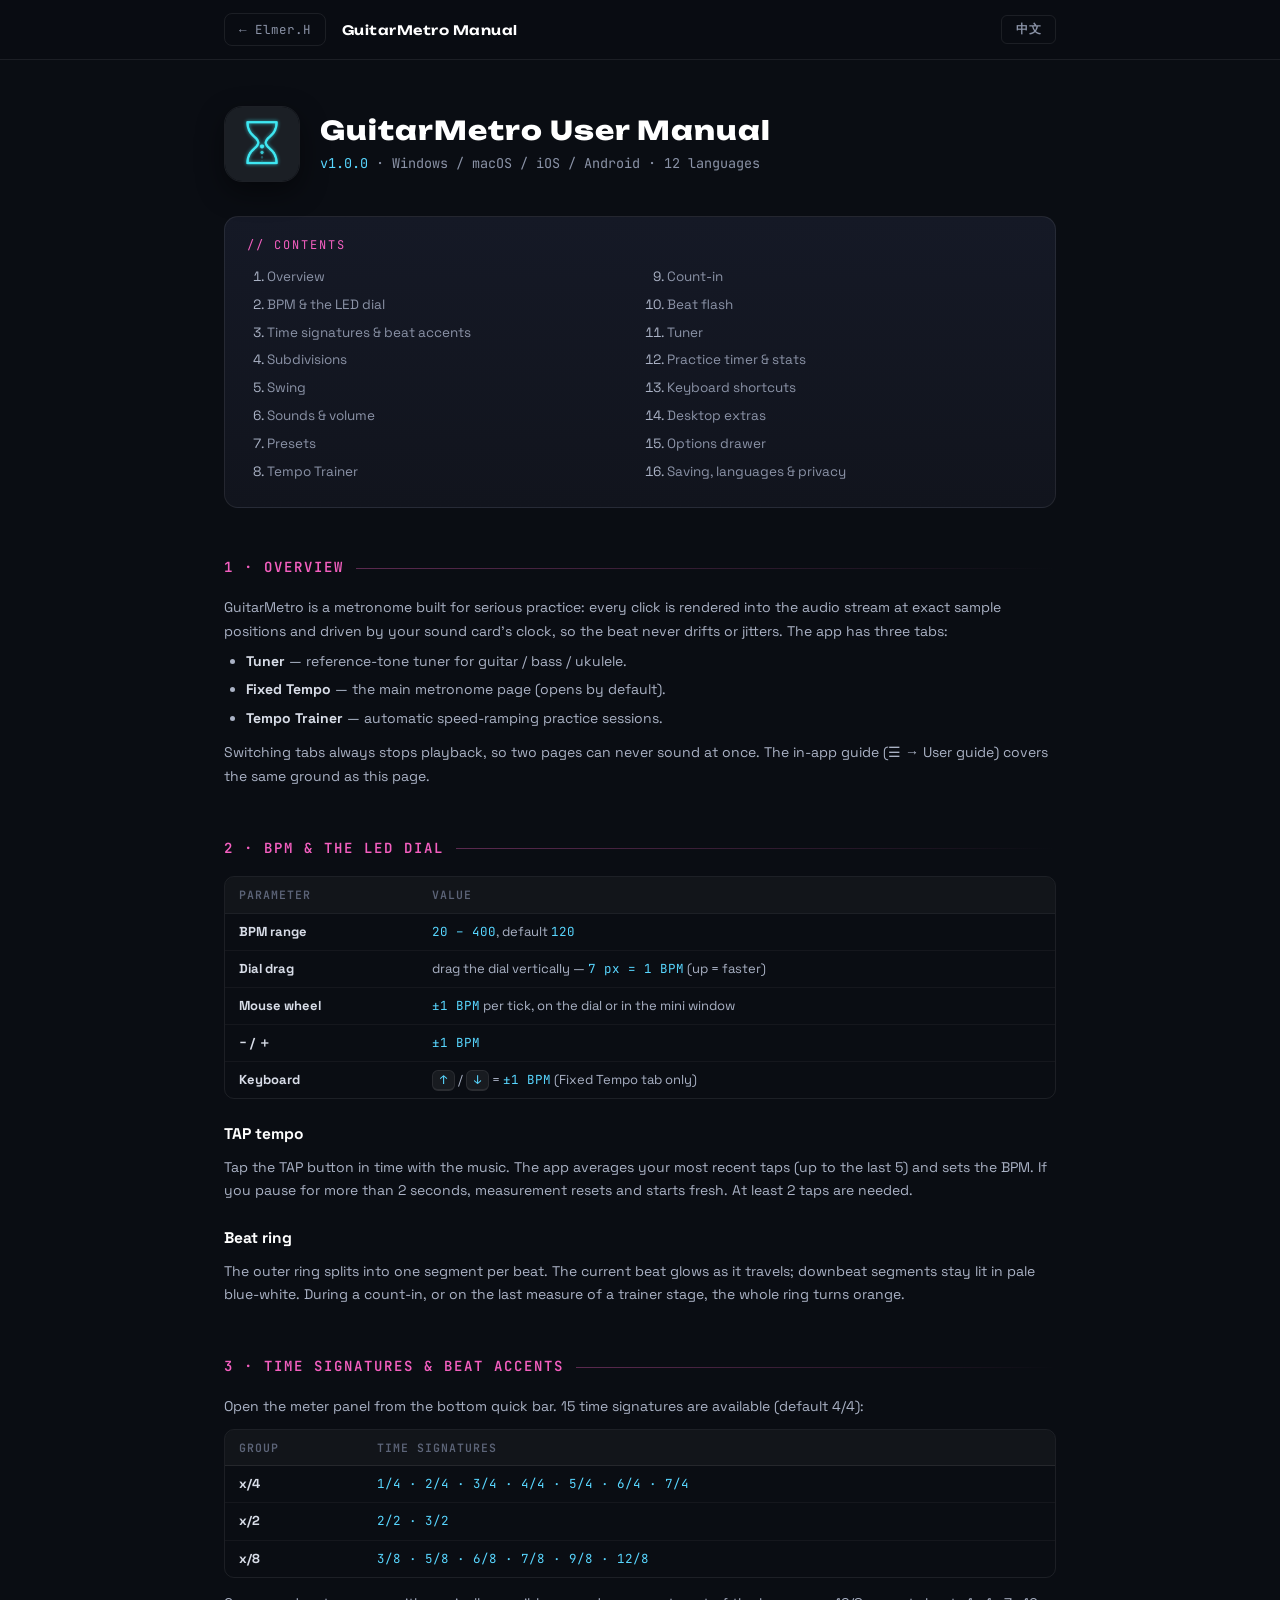
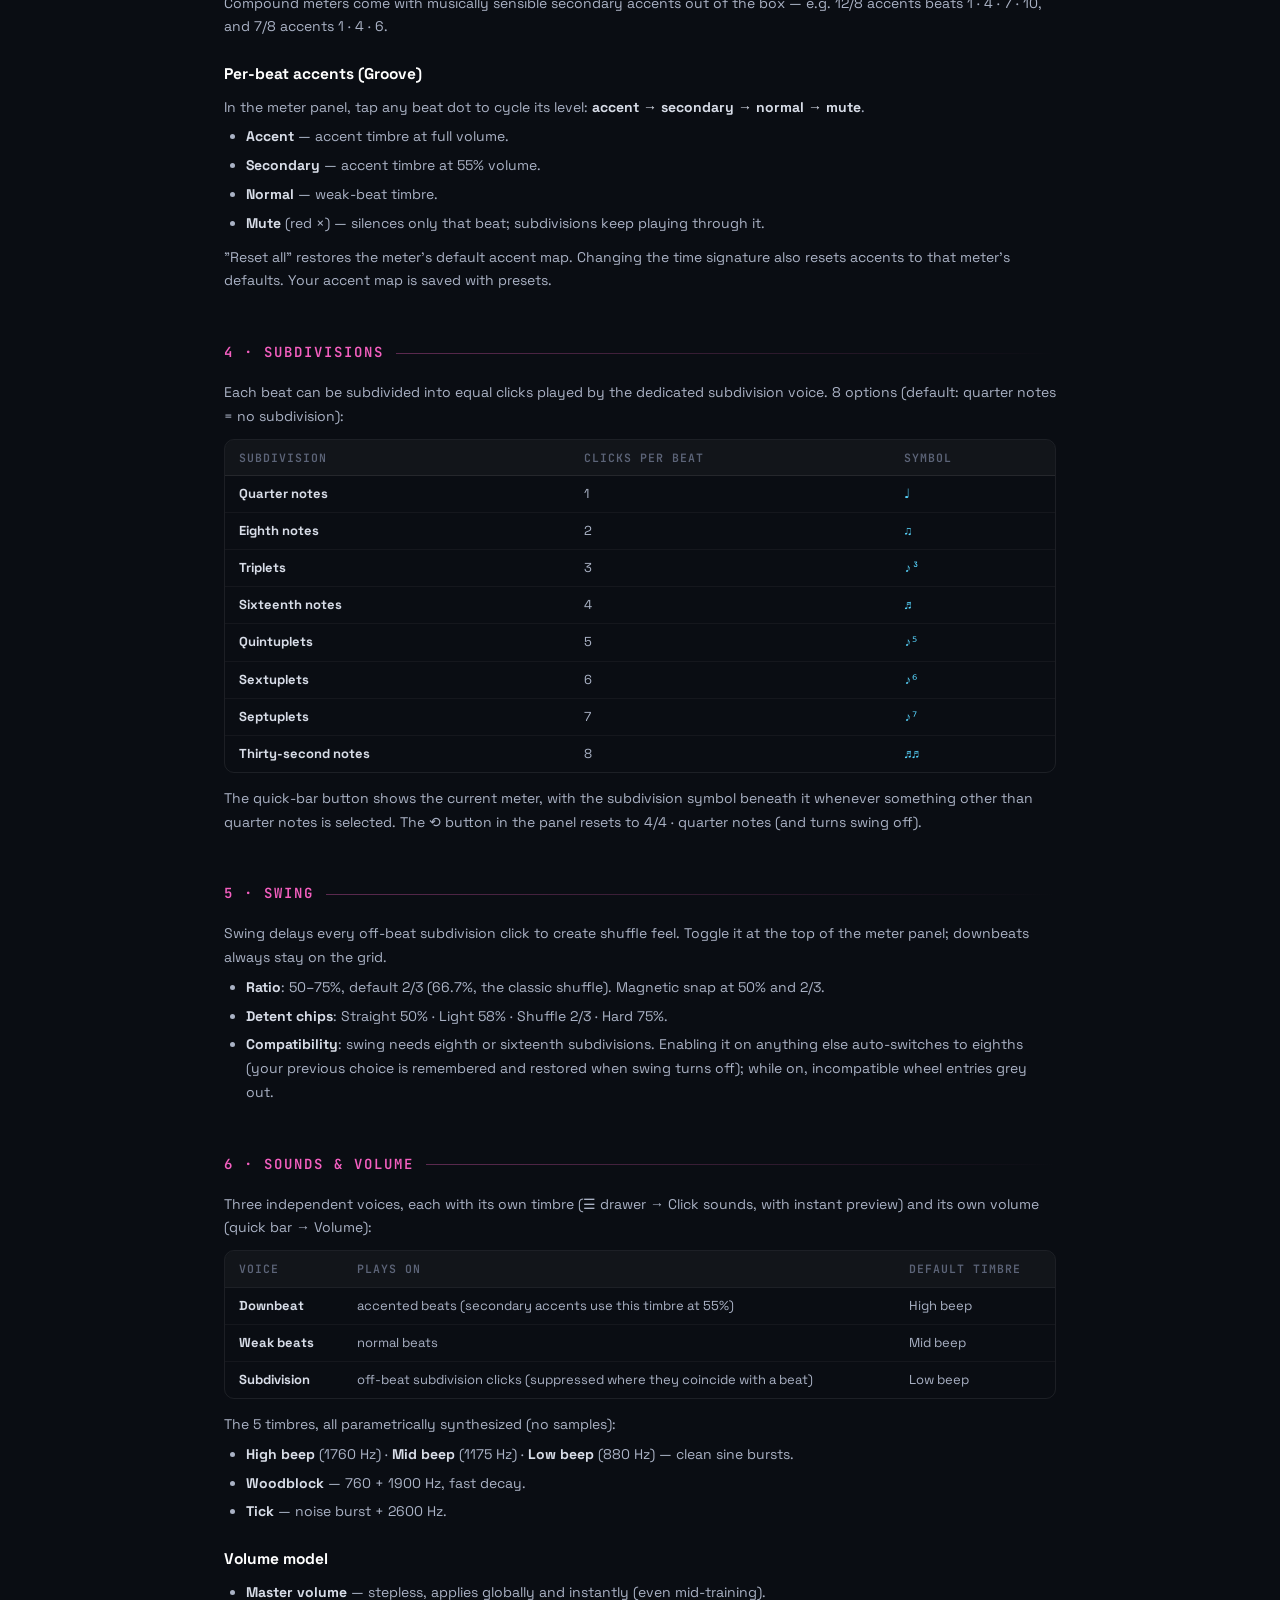
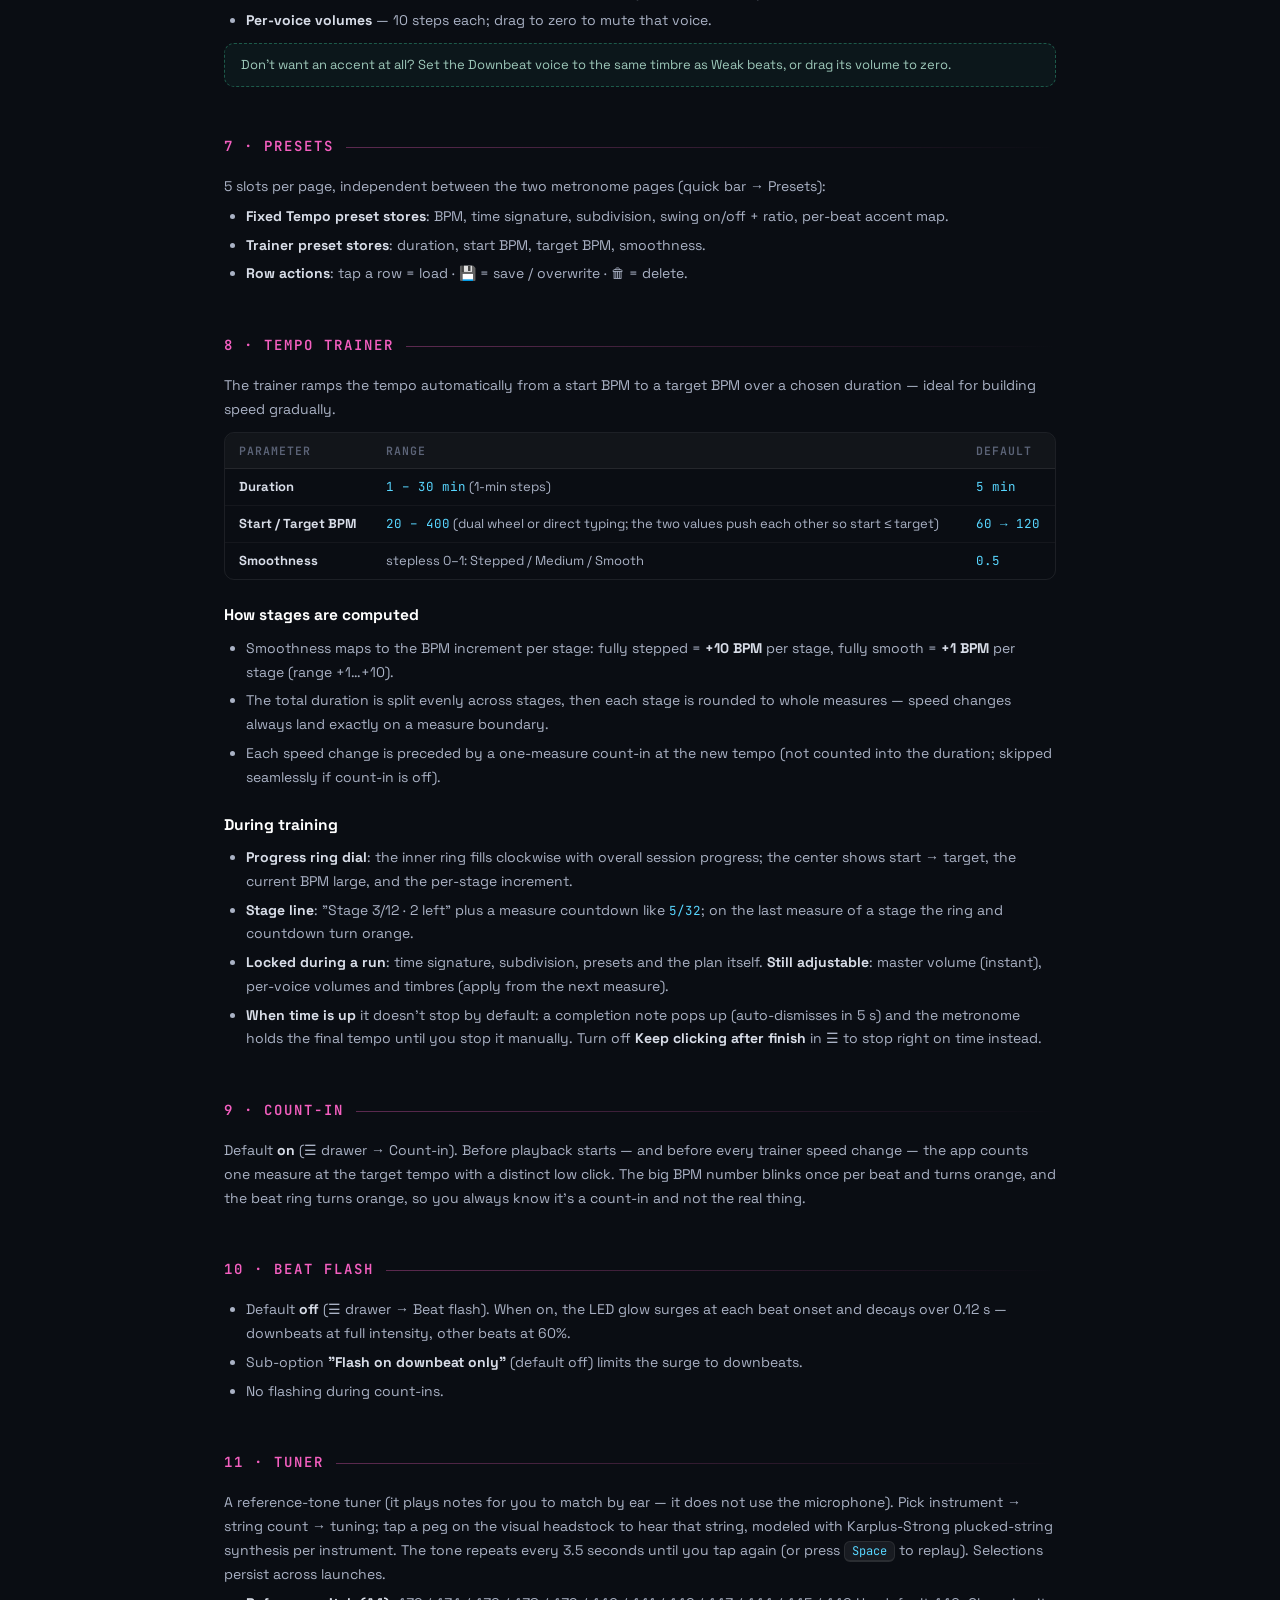
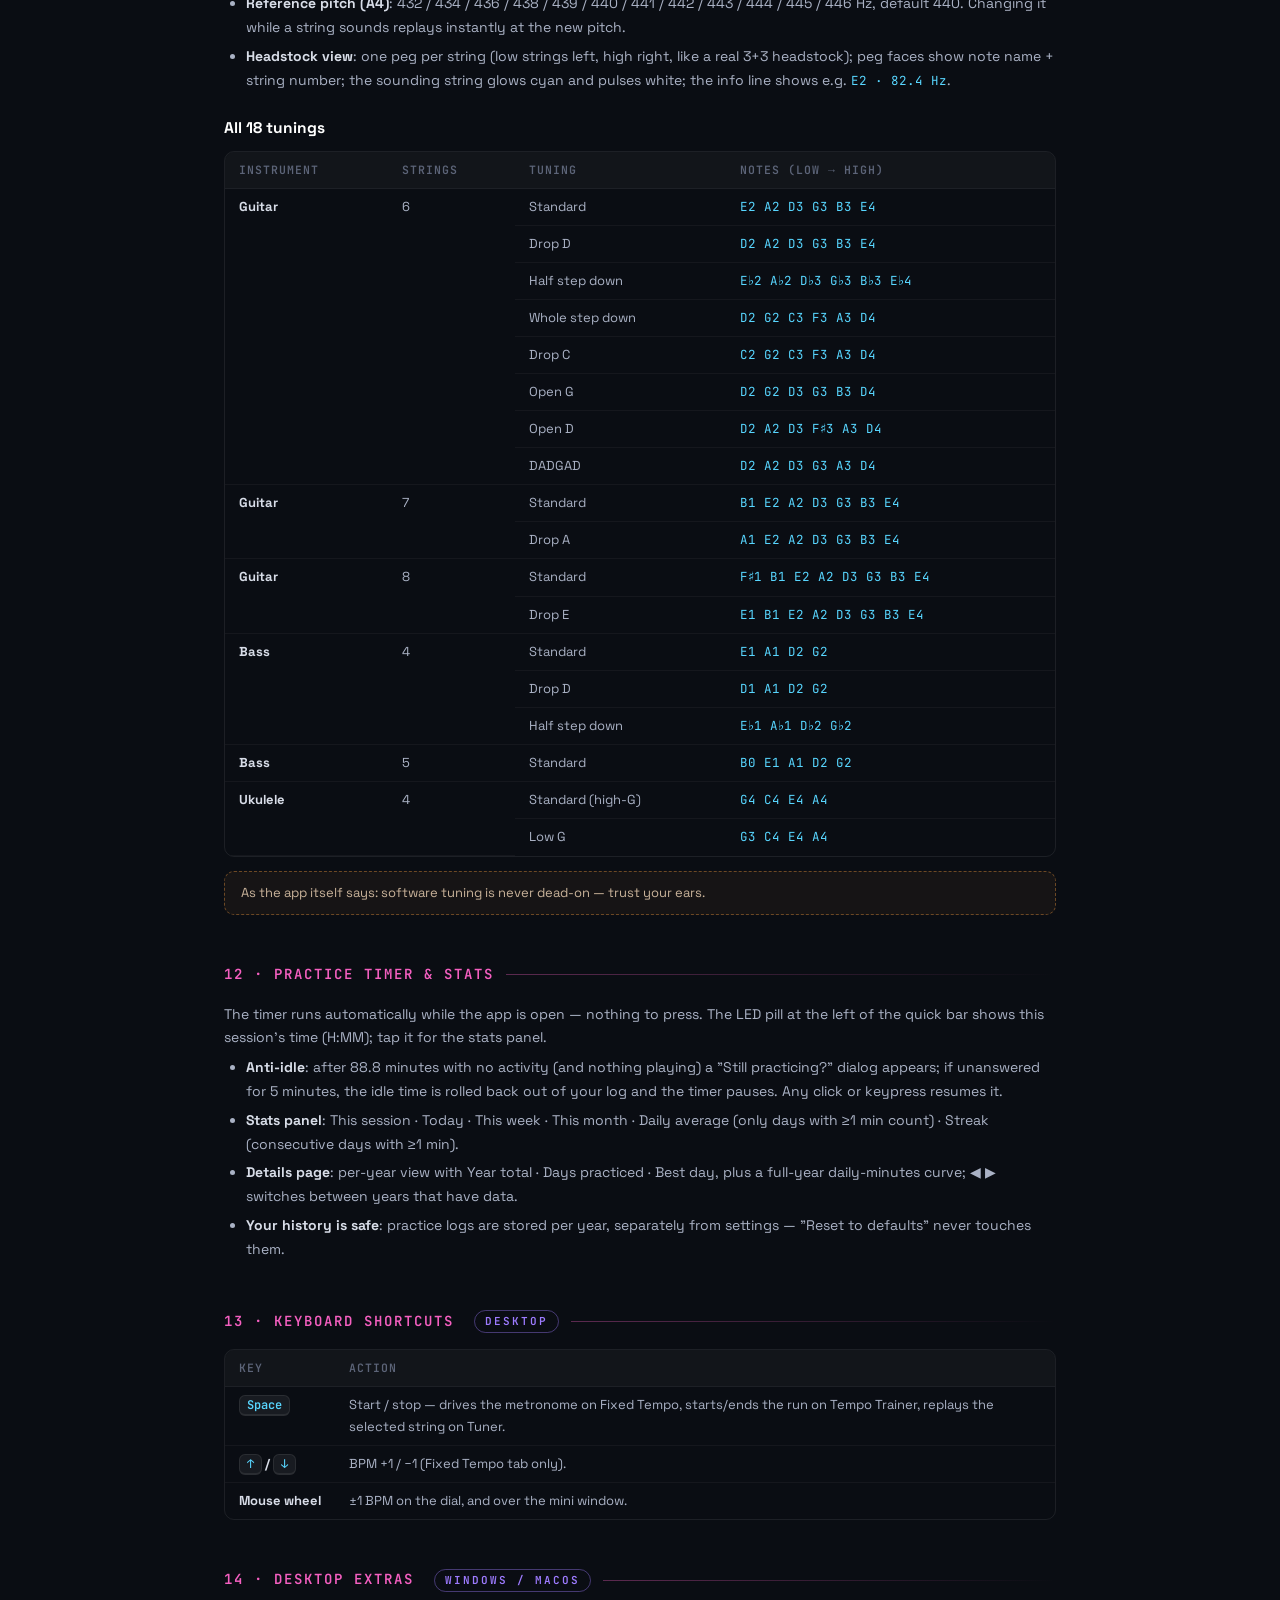
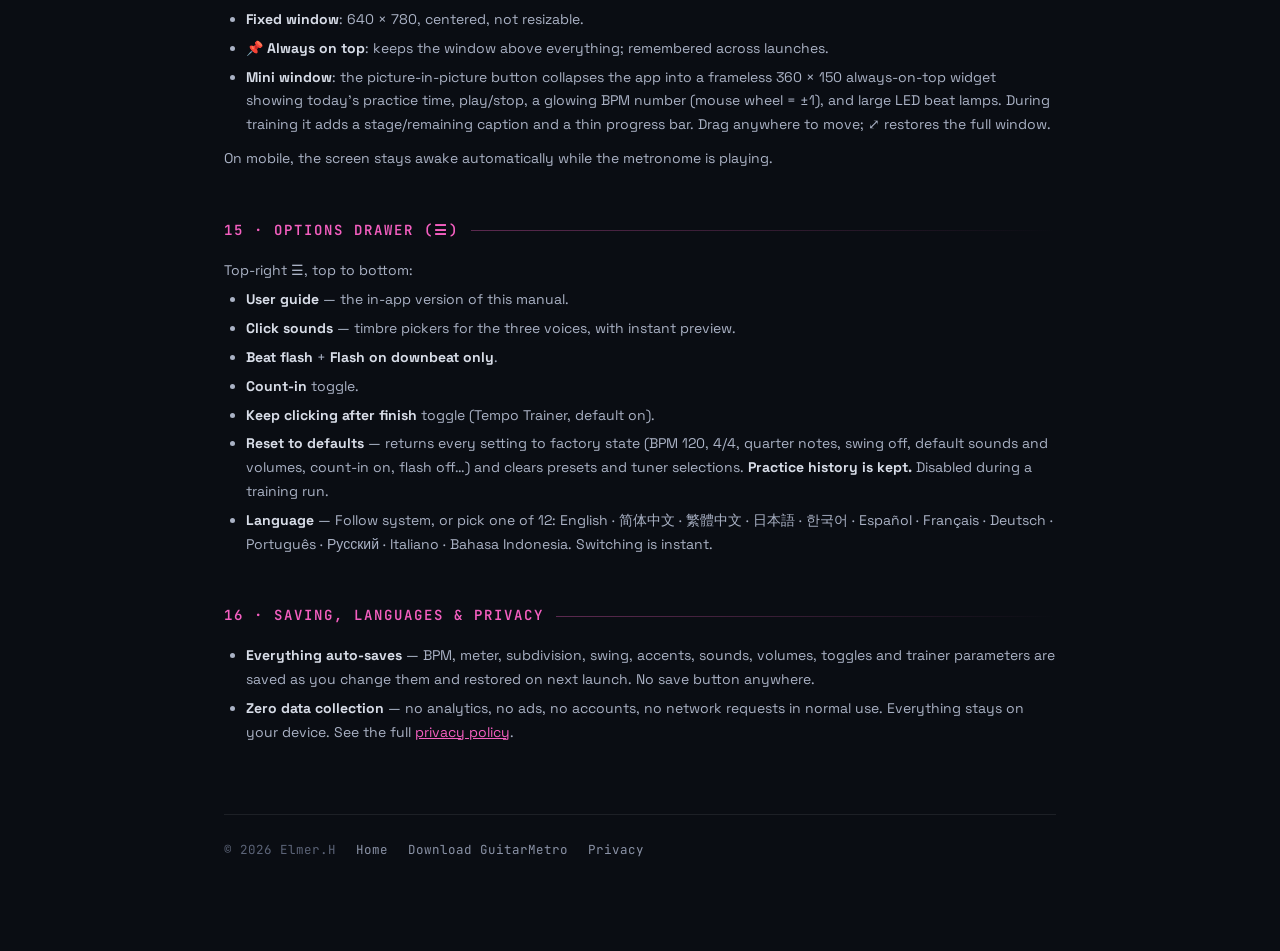
==== commit b5dc0871: "GuitarMetro v1.0.1: packages, version bump, manual updates (trainer sustain, 88.8min anti-idle) Co-A" ====
--- a/manual.html
+++ b/manual.html
@@ -411,6 +411,7 @@
     <li><span class="en-t"><b>Progress ring dial</b>: the inner ring fills clockwise with overall session progress; the center shows start → target, the current BPM large, and the per-stage increment.</span><span class="zh-t"><b>进度环表盘</b>：内环顺时针填充整体训练进度；中心显示 起始 → 目标、当前速度大字和每档增幅。</span></li>
     <li><span class="en-t"><b>Stage line</b>: "Stage 3/12 · 2 left" plus a measure countdown like <span class="mono">5/32</span>; on the last measure of a stage the ring and countdown turn orange.</span><span class="zh-t"><b>档位行</b>：如「第 3/12 档 · 剩余 2」加小节倒计时 <span class="mono">5/32</span>；每档最后一小节整环与倒计时转橙。</span></li>
     <li><span class="en-t"><b>Locked during a run</b>: time signature, subdivision, presets and the plan itself. <b>Still adjustable</b>: master volume (instant), per-voice volumes and timbres (apply from the next measure).</span><span class="zh-t"><b>训练中锁定</b>：拍号、细分、预设与训练方案本身。<b>仍可调</b>：总音量（即时）、分声部音量与音色（下一小节头生效）。</span></li>
+    <li><span class="en-t"><b>When time is up</b> it doesn't stop by default: a completion note pops up (auto-dismisses in 5 s) and the metronome holds the final tempo until you stop it manually. Turn off <b>Keep clicking after finish</b> in ☰ to stop right on time instead.</span><span class="zh-t"><b>时间到默认不停拍</b>：弹出 5 秒自动消失的完成提示，节拍器保持最终速度直到手动停止；在 ☰ 里关闭「<b>练完继续响</b>」则到时即停。</span></li>
   </ul>
 </section>
 
@@ -487,7 +488,7 @@
     <span class="zh-t">打开应用即自动计时，无需任何操作。快捷栏左端的 LED 药丸块显示本次练琴时长（H:MM），点开查看统计面板。</span>
   </p>
   <ul>
-    <li><span class="en-t"><b>Anti-idle</b>: after 1 hour with no activity (and nothing playing) a "Still practicing?" dialog appears; if unanswered for 5 minutes, the idle time is rolled back out of your log and the timer pauses. Any click or keypress resumes it.</span><span class="zh-t"><b>防挂机</b>：1 小时无操作（且未在播放）会弹出「还在练吗？」；5 分钟内未回应则回滚挂机时长并暂停计时，任何点击/按键自动恢复。</span></li>
+    <li><span class="en-t"><b>Anti-idle</b>: after 88.8 minutes with no activity (and nothing playing) a "Still practicing?" dialog appears; if unanswered for 5 minutes, the idle time is rolled back out of your log and the timer pauses. Any click or keypress resumes it.</span><span class="zh-t"><b>防挂机</b>：88.8 分钟无操作（且未在播放）会弹出「还在练吗？」；5 分钟内未回应则回滚挂机时长并暂停计时，任何点击/按键自动恢复。</span></li>
     <li><span class="en-t"><b>Stats panel</b>: This session · Today · This week · This month · Daily average (only days with ≥1 min count) · Streak (consecutive days with ≥1 min).</span><span class="zh-t"><b>统计面板</b>：本次练琴 · 今天 · 本周 · 本月 · 本月日均（仅计 ≥1 分钟的天）· 连续打卡（连续 ≥1 分钟的天数）。</span></li>
     <li><span class="en-t"><b>Details page</b>: per-year view with Year total · Days practiced · Best day, plus a full-year daily-minutes curve; ◀ ▶ switches between years that have data.</span><span class="zh-t"><b>详细页</b>：按年查看——年累计 · 练琴天数 · 单日最长，附全年逐日分钟曲线；◀ ▶ 切换有数据的年份。</span></li>
     <li><span class="en-t"><b>Your history is safe</b>: practice logs are stored per year, separately from settings — "Reset to defaults" never touches them.</span><span class="zh-t"><b>历史数据安全</b>：练琴日志按年独立存储，与设置无关——「恢复默认设置」不会清除。</span></li>
@@ -525,6 +526,7 @@
     <li><span class="en-t"><b>Click sounds</b> — timbre pickers for the three voices, with instant preview.</span><span class="zh-t"><b>音效</b>——三个声部的音色选择，选择即试听。</span></li>
     <li><span class="en-t"><b>Beat flash</b> + <b>Flash on downbeat only</b>.</span><span class="zh-t"><b>爆闪</b> + <b>仅重拍爆闪</b>。</span></li>
     <li><span class="en-t"><b>Count-in</b> toggle.</span><span class="zh-t"><b>预备拍</b>开关。</span></li>
+    <li><span class="en-t"><b>Keep clicking after finish</b> toggle (Tempo Trainer, default on).</span><span class="zh-t"><b>练完继续响</b>开关（变速训练用，默认开）。</span></li>
     <li><span class="en-t"><b>Reset to defaults</b> — returns every setting to factory state (BPM 120, 4/4, quarter notes, swing off, default sounds and volumes, count-in on, flash off…) and clears presets and tuner selections. <b>Practice history is kept.</b> Disabled during a training run.</span><span class="zh-t"><b>恢复默认设置</b>——所有设置回到出厂状态（BPM 120、4/4、四分音符、Swing 关、默认音色音量、预备拍开、爆闪关……），并清空预设与调弦选择。<b>练琴历史保留。</b>训练进行中不可用。</span></li>
     <li><span class="en-t"><b>Language</b> — Follow system, or pick one of 12: English · 简体中文 · 繁體中文 · 日本語 · 한국어 · Español · Français · Deutsch · Português · Русский · Italiano · Bahasa Indonesia. Switching is instant.</span><span class="zh-t"><b>语言</b>——跟随系统，或从 12 种中手选：English · 简体中文 · 繁體中文 · 日本語 · 한국어 · Español · Français · Deutsch · Português · Русский · Italiano · Bahasa Indonesia。切换即时生效。</span></li>
   </ul>
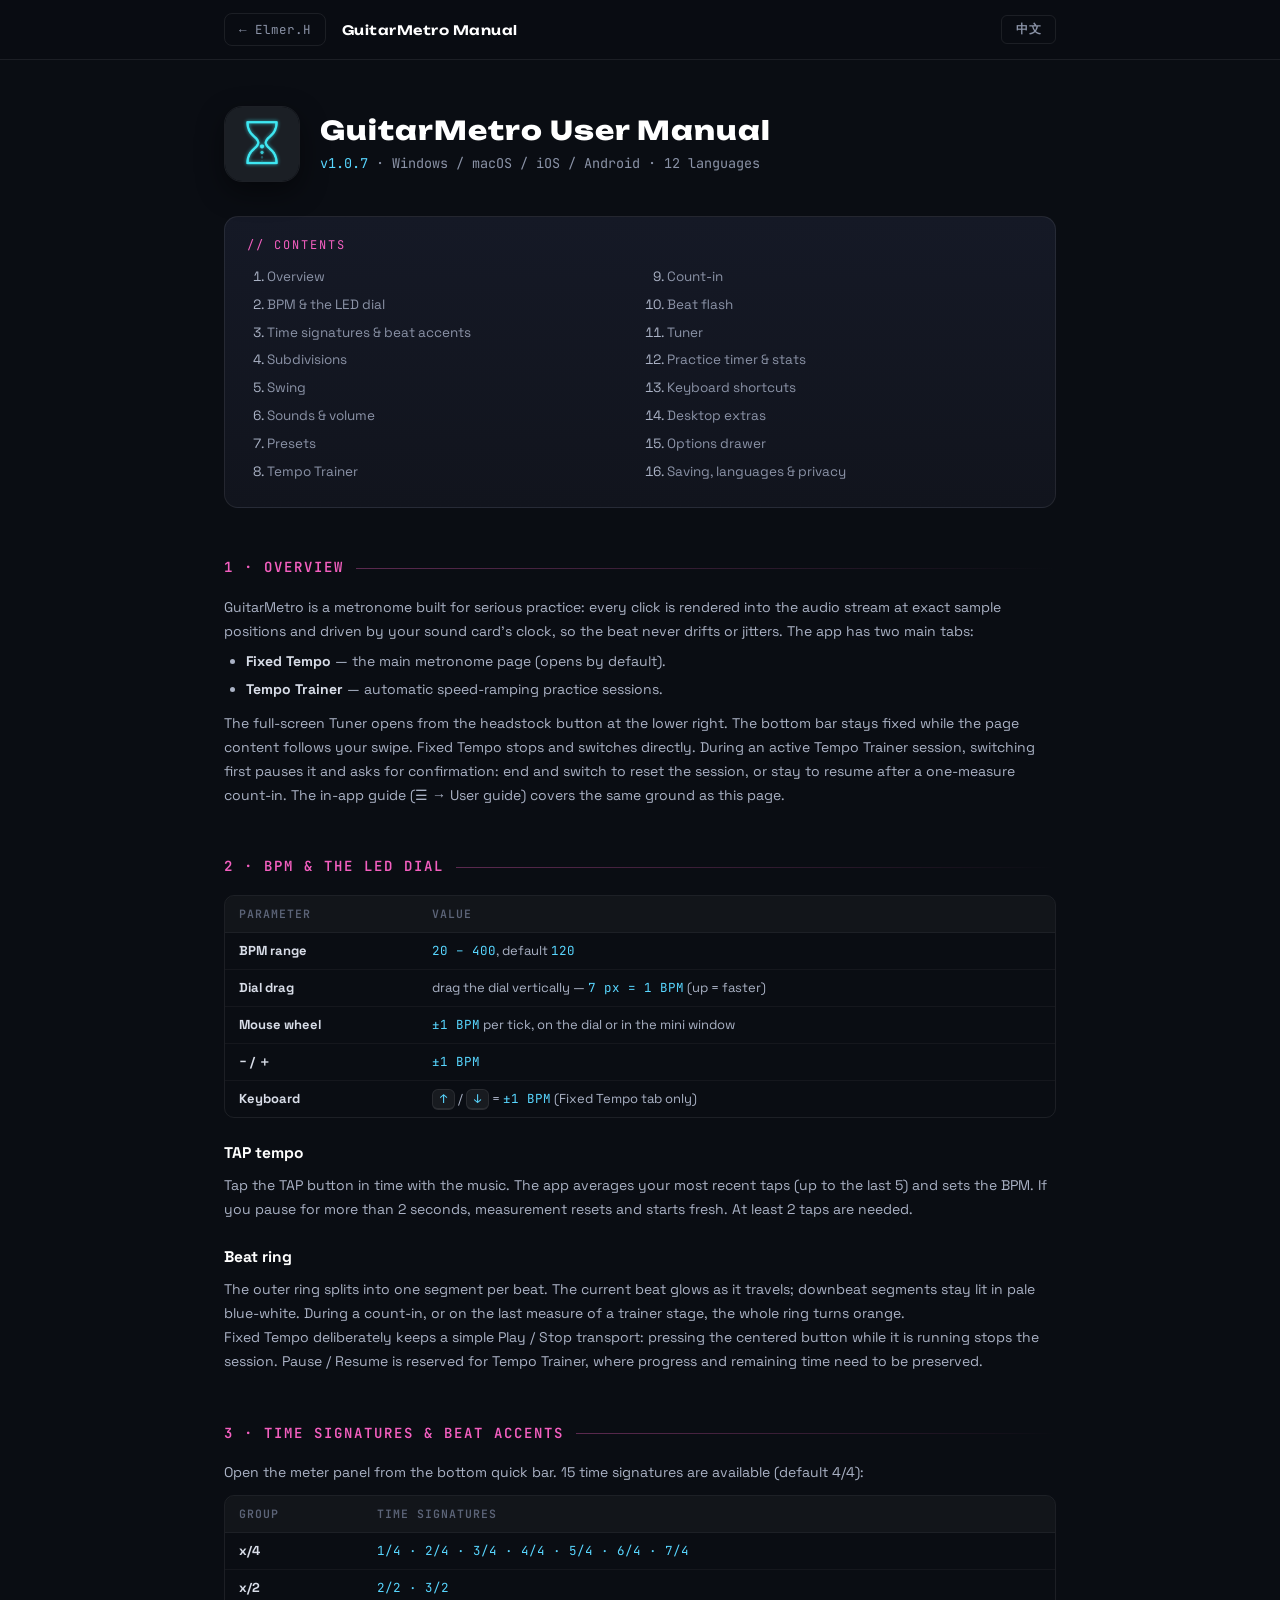
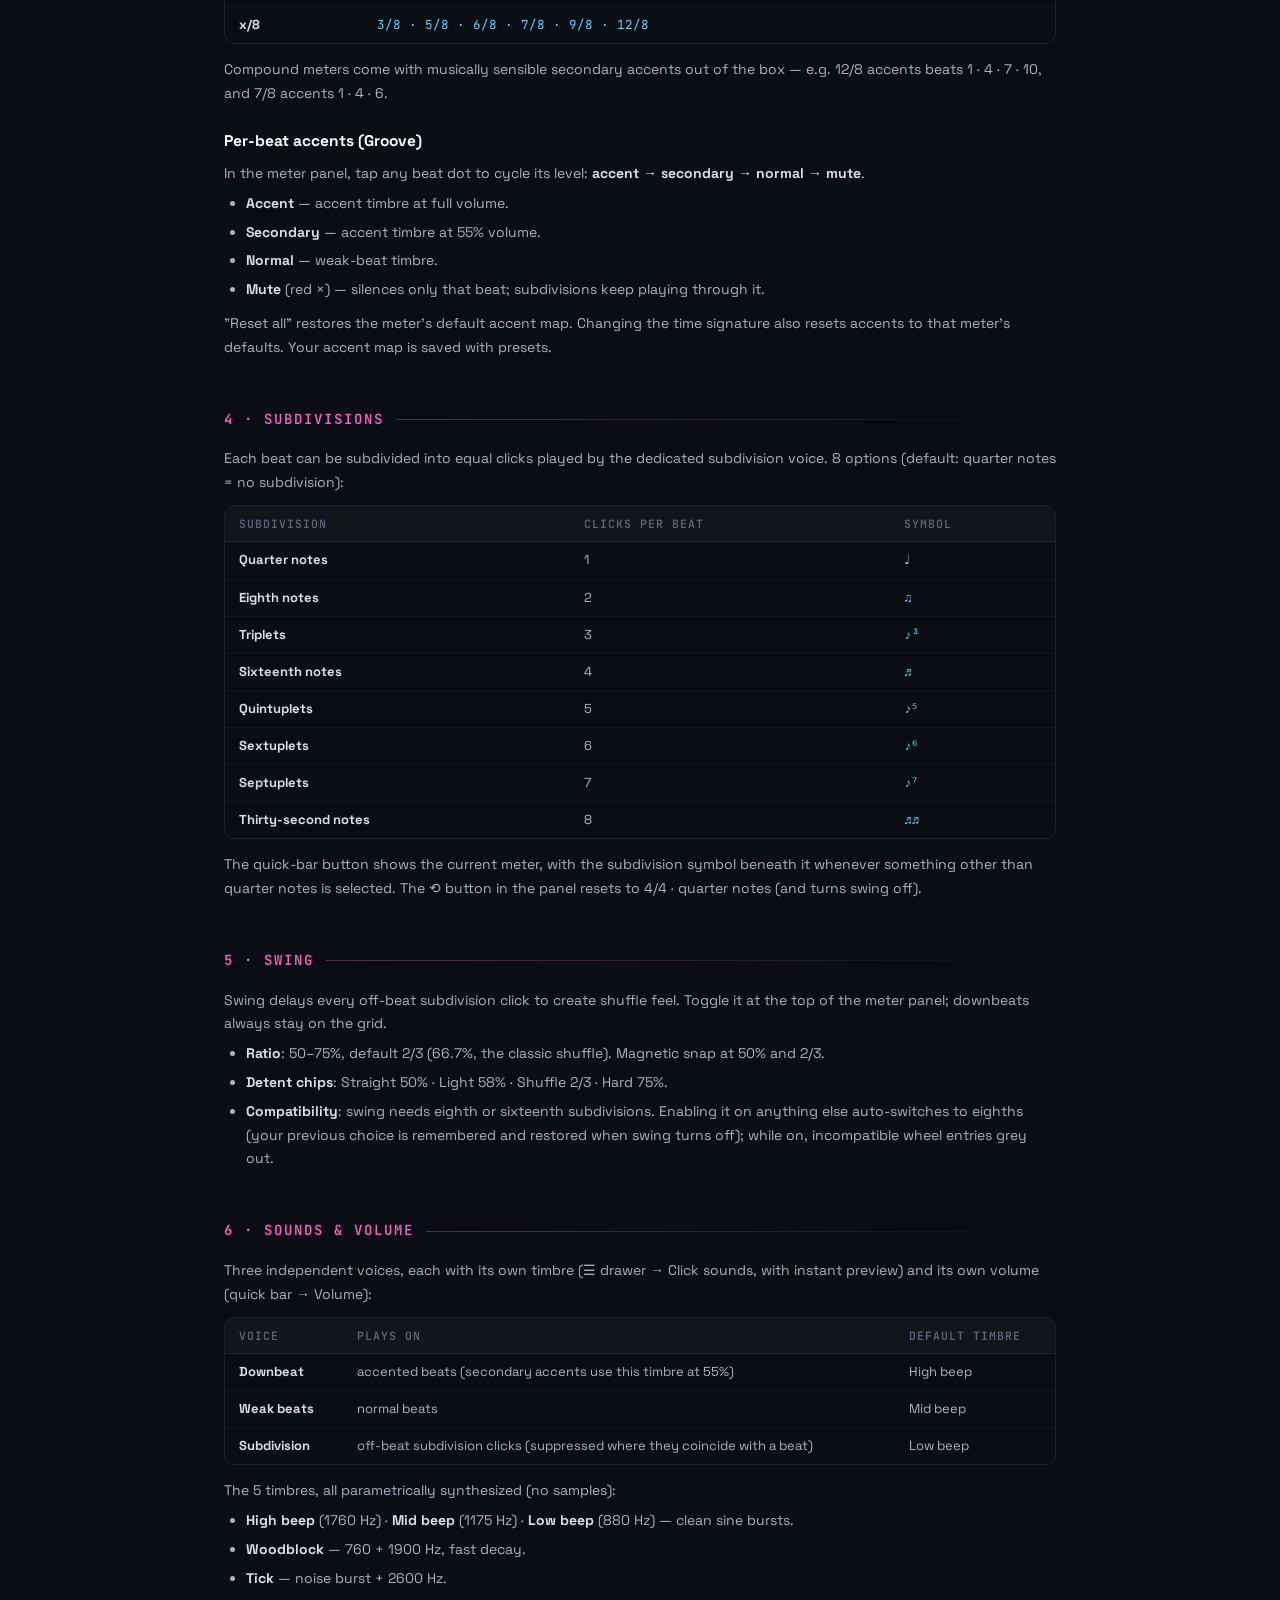
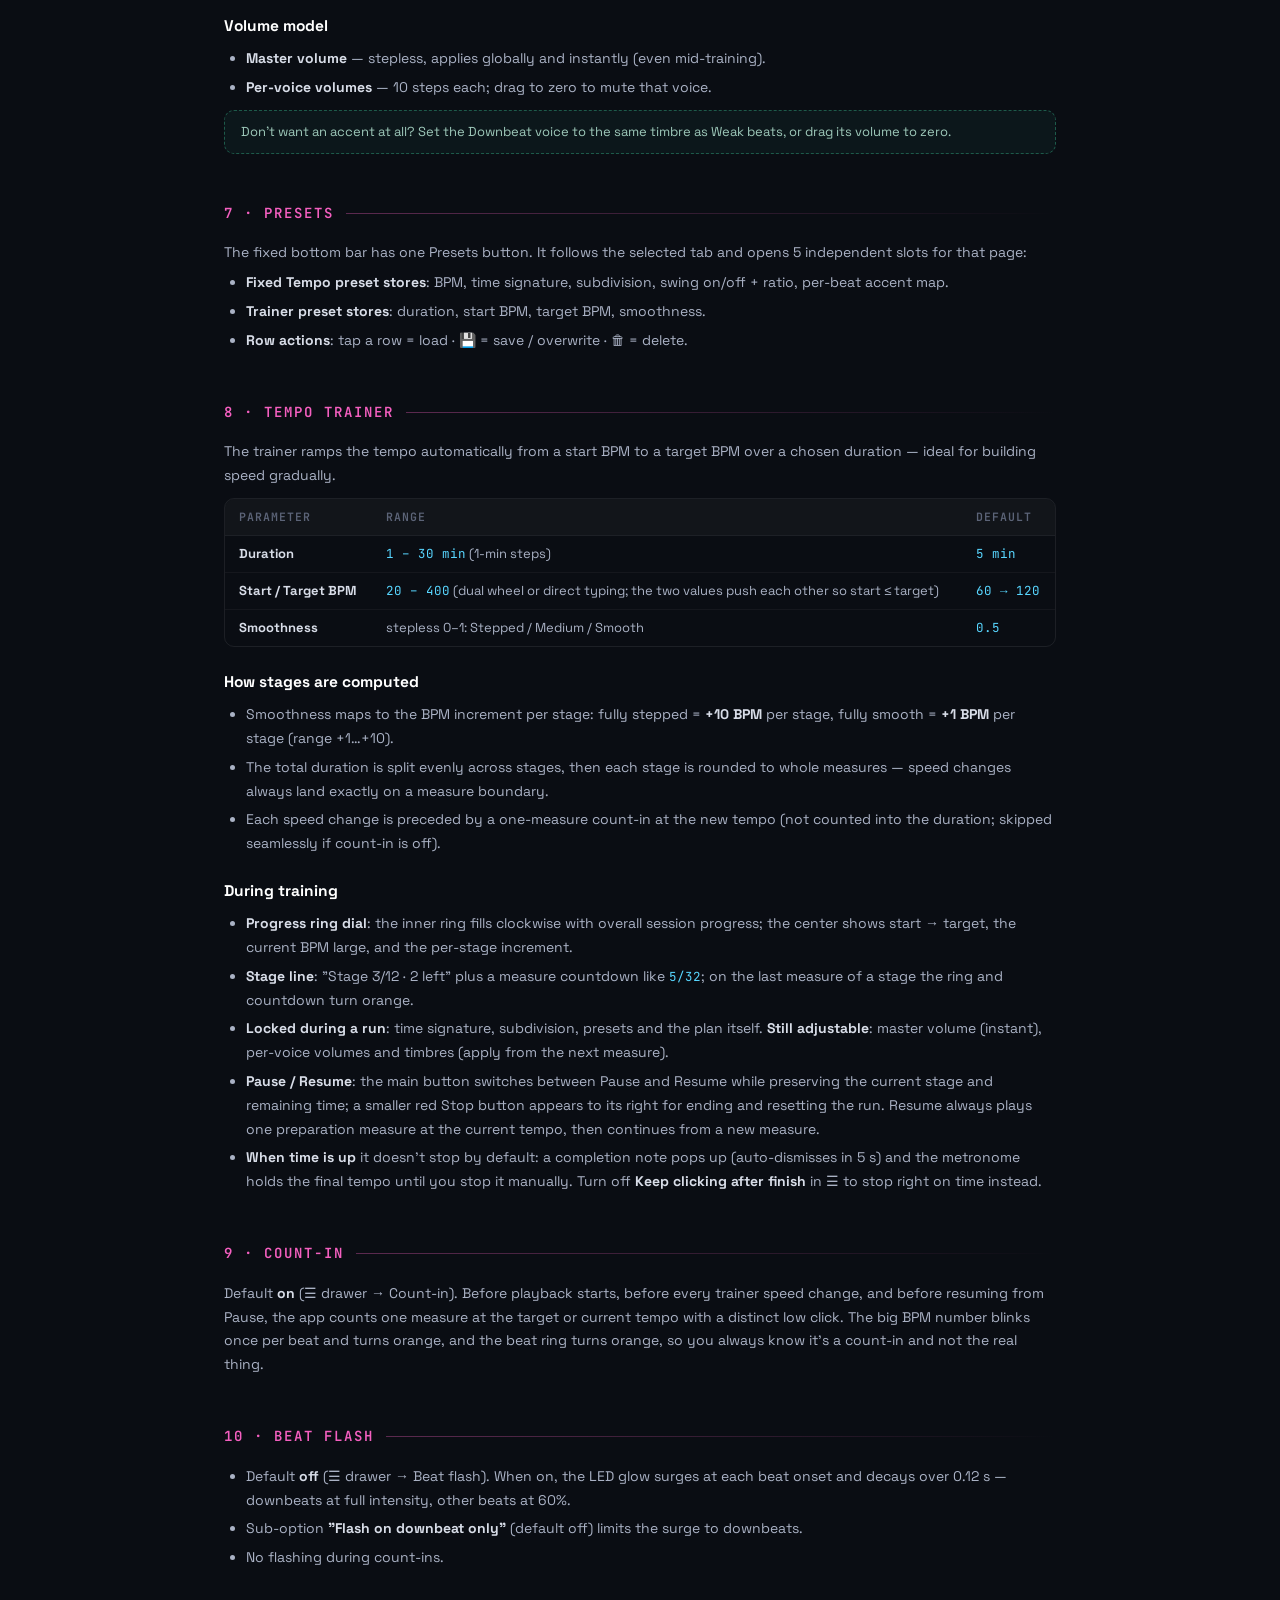
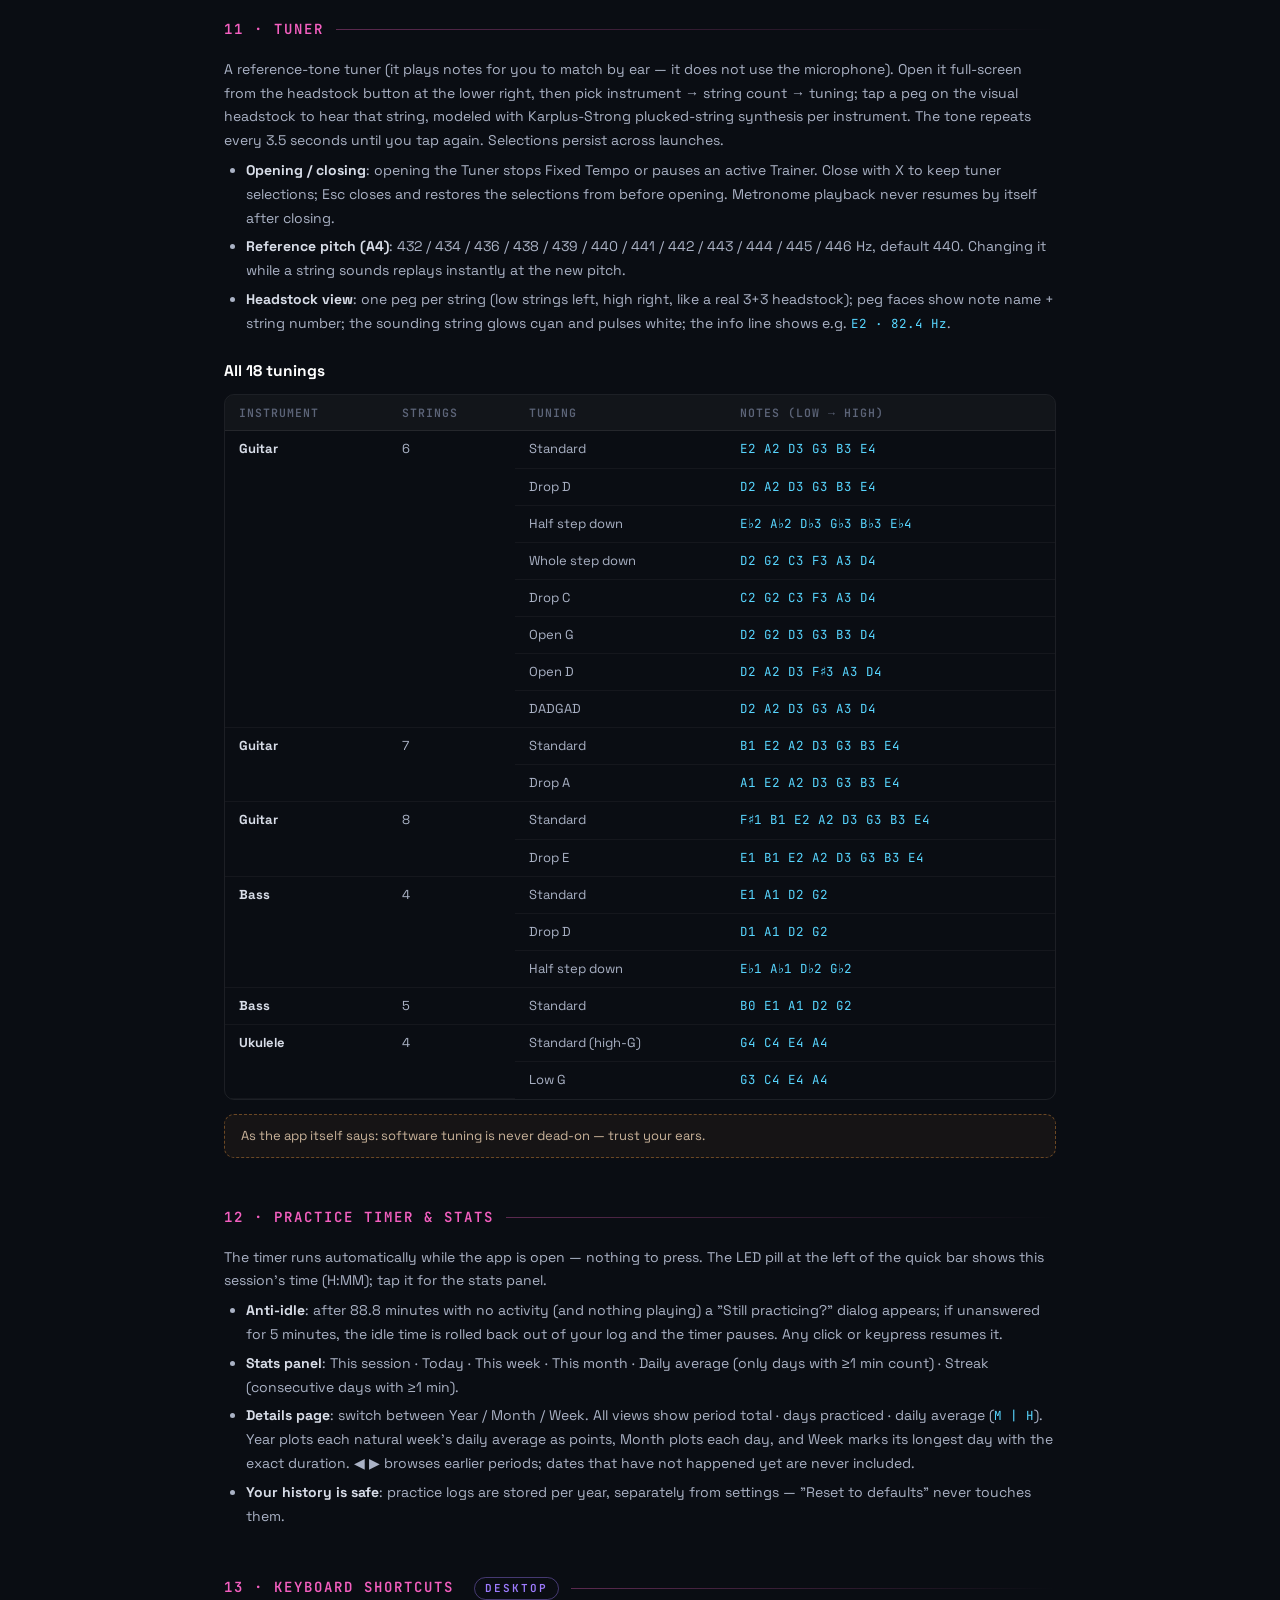
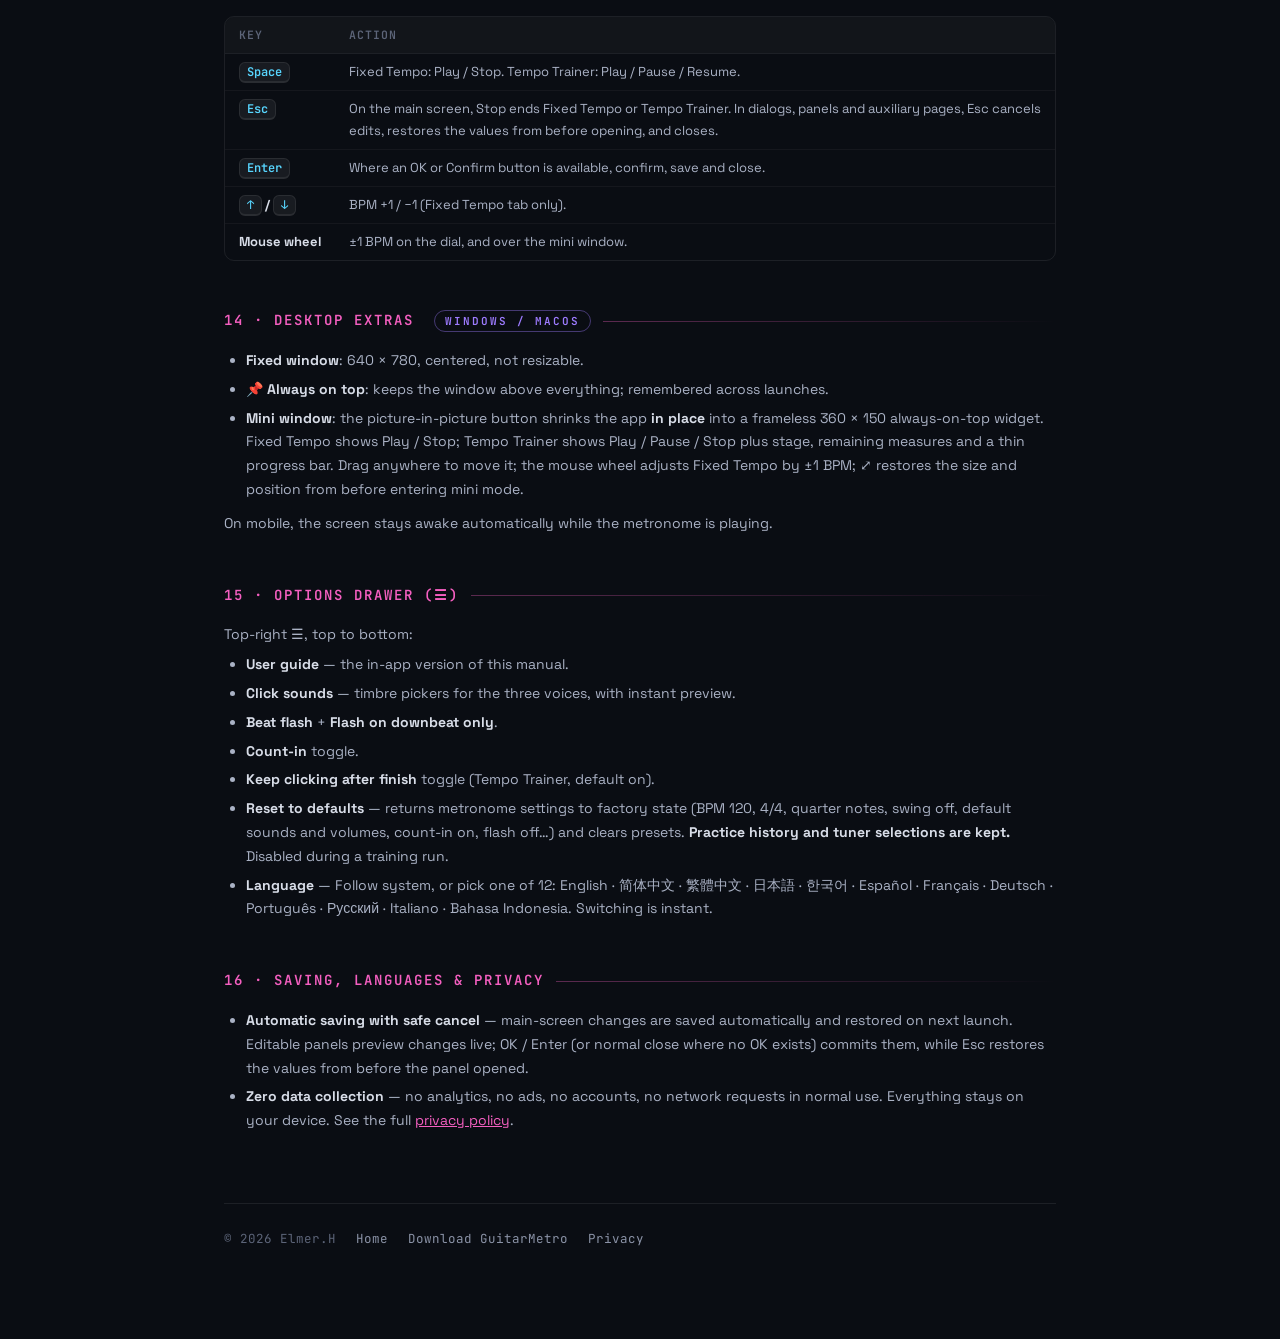
==== commit 318a9c6c: "Temporarily hide GuitarMetro downloads during store review" ====
--- a/manual.html
+++ b/manual.html
@@ -192,7 +192,7 @@
   <img src="assets/guitarmetro-icon.png" alt="GuitarMetro icon">
   <div>
     <h1>GuitarMetro <span class="en-t">User Manual</span><span class="zh-t">使用说明书</span></h1>
-    <div class="sub"><span class="v">v1.0.0</span> · Windows / macOS / iOS / Android · <span class="en-t">12 languages</span><span class="zh-t">12 种语言</span></div>
+    <div class="sub"><span class="v">v1.0.7</span> · Windows / macOS / iOS / Android · <span class="en-t">12 languages</span><span class="zh-t">12 种语言</span></div>
   </div>
 </div>
 
@@ -223,19 +223,23 @@
   <p>
     <span class="en-t">GuitarMetro is a metronome built for serious practice: every click is rendered
     into the audio stream at exact sample positions and driven by your sound card's clock,
-    so the beat never drifts or jitters. The app has three tabs:</span>
+    so the beat never drifts or jitters. The app has two main tabs:</span>
     <span class="zh-t">GuitarMetro 是为认真练琴而做的节拍器：每一声 click 都以精确的采样点位置
-    直接合成进音频流、由声卡时钟驱动，节拍永不漂移、永不抖动。应用共三个页签：</span>
-  </p>
-  <ul>
-    <li><b>Tuner<span class="zh-t"> 调音</span></b> — <span class="en-t">reference-tone tuner for guitar / bass / ukulele.</span><span class="zh-t">吉他 / 贝斯 / 尤克里里参考音调弦。</span></li>
+    直接合成进音频流、由声卡时钟驱动，节拍永不漂移、永不抖动。应用有两个主页签：</span>
+  </p>
+  <ul>
     <li><b>Fixed Tempo<span class="zh-t"> 固定速度</span></b> — <span class="en-t">the main metronome page (opens by default).</span><span class="zh-t">主节拍器页（启动默认页）。</span></li>
     <li><b>Tempo Trainer<span class="zh-t"> 变速训练</span></b> — <span class="en-t">automatic speed-ramping practice sessions.</span><span class="zh-t">自动爬速的变速训练。</span></li>
   </ul>
   <p>
-    <span class="en-t">Switching tabs always stops playback, so two pages can never sound at once.
+    <span class="en-t">The full-screen Tuner opens from the headstock button at the lower right.
+    The bottom bar stays fixed while the page content follows your swipe. Fixed Tempo stops and switches directly.
+    During an active Tempo Trainer session, switching first pauses it and asks for confirmation:
+    end and switch to reset the session, or stay to resume after a one-measure count-in.
     The in-app guide (☰ → User guide) covers the same ground as this page.</span>
-    <span class="zh-t">切换页签会自动停止播放，两页绝不会同时出声。应用内也有一份说明（☰ → 使用说明），内容与本页一致。</span>
+    <span class="zh-t">全屏调音器从右下角琴头按钮打开。页面内容跟手滑动时，底部快捷栏保持不动。
+    固定速度会直接停止并切换；变速训练进行中切页会先暂停并询问：
+    结束并切换会重置本次训练，选择留在训练则先数一小节预备拍再继续。应用内也有一份说明（☰ → 使用说明），内容与本页一致。</span>
   </p>
 </section>
 
@@ -263,6 +267,13 @@
     travels; downbeat segments stay lit in pale blue-white. During a count-in, or on the last
     measure of a trainer stage, the whole ring turns orange.</span>
     <span class="zh-t">外圈按拍数切分，当前拍的光斑流转经过，强拍段常亮淡蓝白。预备拍期间、以及变速训练每档的最后一小节，整环转为橙色。</span>
+  </p>
+  <p>
+    <span class="en-t">Fixed Tempo deliberately keeps a simple Play / Stop transport:
+    pressing the centered button while it is running stops the session. Pause / Resume is reserved
+    for Tempo Trainer, where progress and remaining time need to be preserved.</span>
+    <span class="zh-t">固定速度刻意保持最清晰的“播放 / 停止”逻辑：
+    播放中再次点击中央按钮即结束本次播放。暂停 / 继续仅用于需要保留进度与剩余时间的变速训练。</span>
   </p>
 </section>
 
@@ -377,8 +388,8 @@
 <section id="presets">
   <h2><span class="en-t">7 · Presets</span><span class="zh-t">7 · 预设</span></h2>
   <p>
-    <span class="en-t">5 slots per page, independent between the two metronome pages (quick bar → Presets):</span>
-    <span class="zh-t">每页 5 个槽位，两个节拍器页各自独立（快捷栏 → 预设）：</span>
+    <span class="en-t">The fixed bottom bar has one Presets button. It follows the selected tab and opens 5 independent slots for that page:</span>
+    <span class="zh-t">固定底栏只有一个预设按钮，会跟随当前页签打开该页面独立的 5 个槽位：</span>
   </p>
   <ul>
     <li><span class="en-t"><b>Fixed Tempo preset stores</b>: BPM, time signature, subdivision, swing on/off + ratio, per-beat accent map.</span><span class="zh-t"><b>固定速度预设保存</b>：BPM、拍号、细分、Swing 开关与比例、逐拍重音。</span></li>
@@ -411,6 +422,7 @@
     <li><span class="en-t"><b>Progress ring dial</b>: the inner ring fills clockwise with overall session progress; the center shows start → target, the current BPM large, and the per-stage increment.</span><span class="zh-t"><b>进度环表盘</b>：内环顺时针填充整体训练进度；中心显示 起始 → 目标、当前速度大字和每档增幅。</span></li>
     <li><span class="en-t"><b>Stage line</b>: "Stage 3/12 · 2 left" plus a measure countdown like <span class="mono">5/32</span>; on the last measure of a stage the ring and countdown turn orange.</span><span class="zh-t"><b>档位行</b>：如「第 3/12 档 · 剩余 2」加小节倒计时 <span class="mono">5/32</span>；每档最后一小节整环与倒计时转橙。</span></li>
     <li><span class="en-t"><b>Locked during a run</b>: time signature, subdivision, presets and the plan itself. <b>Still adjustable</b>: master volume (instant), per-voice volumes and timbres (apply from the next measure).</span><span class="zh-t"><b>训练中锁定</b>：拍号、细分、预设与训练方案本身。<b>仍可调</b>：总音量（即时）、分声部音量与音色（下一小节头生效）。</span></li>
+    <li><span class="en-t"><b>Pause / Resume</b>: the main button switches between Pause and Resume while preserving the current stage and remaining time; a smaller red Stop button appears to its right for ending and resetting the run. Resume always plays one preparation measure at the current tempo, then continues from a new measure.</span><span class="zh-t"><b>暂停 / 继续</b>：训练开始后主按钮在暂停与继续之间切换，保留当前档位与剩余时间；右侧会出现较小的红色停止键，用于结束并重置训练。继续时固定先以当前速度数一小节预备拍，再从新小节恢复。</span></li>
     <li><span class="en-t"><b>When time is up</b> it doesn't stop by default: a completion note pops up (auto-dismisses in 5 s) and the metronome holds the final tempo until you stop it manually. Turn off <b>Keep clicking after finish</b> in ☰ to stop right on time instead.</span><span class="zh-t"><b>时间到默认不停拍</b>：弹出 5 秒自动消失的完成提示，节拍器保持最终速度直到手动停止；在 ☰ 里关闭「<b>练完继续响</b>」则到时即停。</span></li>
   </ul>
 </section>
@@ -418,11 +430,12 @@
 <section id="countin">
   <h2><span class="en-t">9 · Count-in</span><span class="zh-t">9 · 预备拍</span></h2>
   <p>
-    <span class="en-t">Default <b>on</b> (☰ drawer → Count-in). Before playback starts — and before every
-    trainer speed change — the app counts one measure at the target tempo with a distinct low
+    <span class="en-t">Default <b>on</b> (☰ drawer → Count-in). Before playback starts, before every
+    trainer speed change, and before resuming from Pause, the app counts one measure at the target
+    or current tempo with a distinct low
     click. The big BPM number blinks once per beat and turns orange, and the beat ring turns
     orange, so you always know it's a count-in and not the real thing.</span>
-    <span class="zh-t">默认<b>开启</b>（☰ 抽屉 → 预备拍）。开始播放前——以及变速训练每次换速前——先以目标速度用独立的低音咔声数一小节。期间 BPM
+    <span class="zh-t">默认<b>开启</b>（☰ 抽屉 → 预备拍）。开始播放、变速训练换速、或从暂停继续前，会先以目标或当前速度用独立的低音咔声数一小节。期间 BPM
     大字随拍闪烁并变橙、节拍环整体转橙，一眼可辨是预备拍而非正式节拍。</span>
   </p>
 </section>
@@ -440,14 +453,14 @@
   <h2><span class="en-t">11 · Tuner</span><span class="zh-t">11 · 调弦</span></h2>
   <p>
     <span class="en-t">A reference-tone tuner (it plays notes for you to match by ear — it does not use the
-    microphone). Pick instrument → string count → tuning; tap a peg on the visual headstock to
+    microphone). Open it full-screen from the headstock button at the lower right, then pick instrument → string count → tuning; tap a peg on the visual headstock to
     hear that string, modeled with Karplus-Strong plucked-string synthesis per instrument. The
-    tone repeats every 3.5 seconds until you tap again (or press
-    <span class="kbd">Space</span> to replay). Selections persist across launches.</span>
-    <span class="zh-t">参考音式调弦（播放标准音让你用耳朵对齐——不使用麦克风拾音）。选乐器 → 弦数 → 调弦类型；在可视化琴头上点弦钮即听该弦参考音，音色按乐器用
-    Karplus-Strong 拨弦建模合成。参考音每 3.5 秒自动重复，再点一次停止（<span class="kbd">Space</span> 可重播）。所有选择自动记忆。</span>
-  </p>
-  <ul>
+    tone repeats every 3.5 seconds until you tap again. Selections persist across launches.</span>
+    <span class="zh-t">参考音式调弦（播放标准音让你用耳朵对齐——不使用麦克风拾音）。从右下角琴头按钮全屏打开，然后选乐器 → 弦数 → 调弦类型；在可视化琴头上点弦钮即听该弦参考音，音色按乐器用
+    Karplus-Strong 拨弦建模合成。参考音每 3.5 秒自动重复，再点一次停止。所有选择自动记忆。</span>
+  </p>
+  <ul>
+    <li><span class="en-t"><b>Opening / closing</b>: opening the Tuner stops Fixed Tempo or pauses an active Trainer. Close with X to keep tuner selections; Esc closes and restores the selections from before opening. Metronome playback never resumes by itself after closing.</span><span class="zh-t"><b>打开 / 关闭</b>：打开调音器会停止固定速度，或暂停正在进行的变速训练。点 X 关闭会保留调音选择；按 Esc 关闭会恢复打开前的选择。关闭后节拍器不会自行恢复。</span></li>
     <li><span class="en-t"><b>Reference pitch (A4)</b>: 432 / 434 / 436 / 438 / 439 / 440 / 441 / 442 / 443 / 444 / 445 / 446 Hz, default 440. Changing it while a string sounds replays instantly at the new pitch.</span><span class="zh-t"><b>基准音（A4）</b>：432 / 434 / 436 / 438 / 439 / 440 / 441 / 442 / 443 / 444 / 445 / 446 Hz，默认 440。发声中切换基准音会立即以新音高重弹。</span></li>
     <li><span class="en-t"><b>Headstock view</b>: one peg per string (low strings left, high right, like a real 3+3 headstock); peg faces show note name + string number; the sounding string glows cyan and pulses white; the info line shows e.g. <span class="mono">E2 · 82.4 Hz</span>.</span><span class="zh-t"><b>琴头视图</b>：一颗弦钮一根弦（低音在左、高音在右，如真实 3+3 琴头）；钮面标注音名+弦号；发声弦青色点亮并白光脉冲；底部信息行显示如 <span class="mono">E2 · 82.4 Hz</span>。</span></li>
   </ul>
@@ -490,7 +503,7 @@
   <ul>
     <li><span class="en-t"><b>Anti-idle</b>: after 88.8 minutes with no activity (and nothing playing) a "Still practicing?" dialog appears; if unanswered for 5 minutes, the idle time is rolled back out of your log and the timer pauses. Any click or keypress resumes it.</span><span class="zh-t"><b>防挂机</b>：88.8 分钟无操作（且未在播放）会弹出「还在练吗？」；5 分钟内未回应则回滚挂机时长并暂停计时，任何点击/按键自动恢复。</span></li>
     <li><span class="en-t"><b>Stats panel</b>: This session · Today · This week · This month · Daily average (only days with ≥1 min count) · Streak (consecutive days with ≥1 min).</span><span class="zh-t"><b>统计面板</b>：本次练琴 · 今天 · 本周 · 本月 · 本月日均（仅计 ≥1 分钟的天）· 连续打卡（连续 ≥1 分钟的天数）。</span></li>
-    <li><span class="en-t"><b>Details page</b>: per-year view with Year total · Days practiced · Best day, plus a full-year daily-minutes curve; ◀ ▶ switches between years that have data.</span><span class="zh-t"><b>详细页</b>：按年查看——年累计 · 练琴天数 · 单日最长，附全年逐日分钟曲线；◀ ▶ 切换有数据的年份。</span></li>
+    <li><span class="en-t"><b>Details page</b>: switch between Year / Month / Week. All views show period total · days practiced · daily average (<span class="mono">M | H</span>). Year plots each natural week's daily average as points, Month plots each day, and Week marks its longest day with the exact duration. ◀ ▶ browses earlier periods; dates that have not happened yet are never included.</span><span class="zh-t"><b>详细页</b>：可切换年 / 月 / 周，三种视图都显示周期累计 · 练琴天数 · 每日平均（<span class="mono">M | H</span>）。年图按自然周的每日均值打点，月图按天显示，周图会标出最长一天及具体时长；◀ ▶ 浏览历史周期，尚未到达的日期永不计入统计。</span></li>
     <li><span class="en-t"><b>Your history is safe</b>: practice logs are stored per year, separately from settings — "Reset to defaults" never touches them.</span><span class="zh-t"><b>历史数据安全</b>：练琴日志按年独立存储，与设置无关——「恢复默认设置」不会清除。</span></li>
   </ul>
 </section>
@@ -499,7 +512,9 @@
   <h2><span class="en-t">13 · Keyboard shortcuts</span><span class="zh-t">13 · 键盘快捷键</span><span class="pill desktop">Desktop</span></h2>
   <div class="tbl-wrap"><table>
     <tr><th><span class="en-t">Key</span><span class="zh-t">按键</span></th><th><span class="en-t">Action</span><span class="zh-t">作用</span></th></tr>
-    <tr><td class="c1"><span class="kbd">Space</span></td><td><span class="en-t">Start / stop — drives the metronome on Fixed Tempo, starts/ends the run on Tempo Trainer, replays the selected string on Tuner.</span><span class="zh-t">开始 / 停止——固定速度页控制节拍器，训练页开始/结束训练，调弦页重播当前弦。</span></td></tr>
+    <tr><td class="c1"><span class="kbd">Space</span></td><td><span class="en-t">Fixed Tempo: Play / Stop. Tempo Trainer: Play / Pause / Resume.</span><span class="zh-t">固定速度：播放 / 停止；变速训练：播放 / 暂停 / 继续。</span></td></tr>
+    <tr><td class="c1"><span class="kbd">Esc</span></td><td><span class="en-t">On the main screen, Stop ends Fixed Tempo or Tempo Trainer. In dialogs, panels and auxiliary pages, Esc cancels edits, restores the values from before opening, and closes.</span><span class="zh-t">主界面中用于停止固定速度或变速训练；在弹窗、设置面板和辅助页面中，Esc 会取消修改、恢复打开前的数据并关闭。</span></td></tr>
+    <tr><td class="c1"><span class="kbd">Enter</span></td><td><span class="en-t">Where an OK or Confirm button is available, confirm, save and close.</span><span class="zh-t">存在 OK 或确认按钮时，用于确认、保存并关闭。</span></td></tr>
     <tr><td class="c1"><span class="kbd">↑</span> / <span class="kbd">↓</span></td><td><span class="en-t">BPM +1 / −1 (Fixed Tempo tab only).</span><span class="zh-t">BPM +1 / −1（仅固定速度页）。</span></td></tr>
     <tr><td class="c1"><span class="en-t">Mouse wheel</span><span class="zh-t">鼠标滚轮</span></td><td><span class="en-t">±1 BPM on the dial, and over the mini window.</span><span class="zh-t">表盘上 ±1 BPM，浮窗上同样有效。</span></td></tr>
   </table></div>
@@ -510,7 +525,7 @@
   <ul>
     <li><span class="en-t"><b>Fixed window</b>: 640 × 780, centered, not resizable.</span><span class="zh-t"><b>固定窗口</b>：640 × 780，居中，不可缩放。</span></li>
     <li><span class="en-t"><b>📌 Always on top</b>: keeps the window above everything; remembered across launches.</span><span class="zh-t"><b>📌 窗口置顶</b>：保持窗口最前，重启后记忆。</span></li>
-    <li><span class="en-t"><b>Mini window</b>: the picture-in-picture button collapses the app into a frameless 360 × 150 always-on-top widget showing today's practice time, play/stop, a glowing BPM number (mouse wheel = ±1), and large LED beat lamps. During training it adds a stage/remaining caption and a thin progress bar. Drag anywhere to move; ⤢ restores the full window.</span><span class="zh-t"><b>浮窗模式</b>：画中画按钮把应用收成 360 × 150 的无边框置顶挂件——今日练琴时长、播放/停止、发光 BPM 数字（滚轮 ±1）、大颗 LED 节拍灯；训练中另有档位/剩余提示和细进度条。任意位置拖动，⤢ 恢复完整窗口。</span></li>
+    <li><span class="en-t"><b>Mini window</b>: the picture-in-picture button shrinks the app <b>in place</b> into a frameless 360 × 150 always-on-top widget. Fixed Tempo shows Play / Stop; Tempo Trainer shows Play / Pause / Stop plus stage, remaining measures and a thin progress bar. Drag anywhere to move it; the mouse wheel adjusts Fixed Tempo by ±1 BPM; ⤢ restores the size and position from before entering mini mode.</span><span class="zh-t"><b>浮窗模式</b>：画中画按钮会在<b>原位置</b>把应用缩成 360 × 150 的无边框置顶挂件。固定速度显示播放 / 停止；变速训练显示播放 / 暂停 / 停止，并附档位、剩余小节和细进度条。任意位置可拖动，滚轮调节固定速度 ±1 BPM；点 ⤢ 恢复进入浮窗前的尺寸与坐标。</span></li>
   </ul>
   <p>
     <span class="en-t">On mobile, the screen stays awake automatically while the metronome is playing.</span>
@@ -527,7 +542,7 @@
     <li><span class="en-t"><b>Beat flash</b> + <b>Flash on downbeat only</b>.</span><span class="zh-t"><b>爆闪</b> + <b>仅重拍爆闪</b>。</span></li>
     <li><span class="en-t"><b>Count-in</b> toggle.</span><span class="zh-t"><b>预备拍</b>开关。</span></li>
     <li><span class="en-t"><b>Keep clicking after finish</b> toggle (Tempo Trainer, default on).</span><span class="zh-t"><b>练完继续响</b>开关（变速训练用，默认开）。</span></li>
-    <li><span class="en-t"><b>Reset to defaults</b> — returns every setting to factory state (BPM 120, 4/4, quarter notes, swing off, default sounds and volumes, count-in on, flash off…) and clears presets and tuner selections. <b>Practice history is kept.</b> Disabled during a training run.</span><span class="zh-t"><b>恢复默认设置</b>——所有设置回到出厂状态（BPM 120、4/4、四分音符、Swing 关、默认音色音量、预备拍开、爆闪关……），并清空预设与调弦选择。<b>练琴历史保留。</b>训练进行中不可用。</span></li>
+    <li><span class="en-t"><b>Reset to defaults</b> — returns metronome settings to factory state (BPM 120, 4/4, quarter notes, swing off, default sounds and volumes, count-in on, flash off…) and clears presets. <b>Practice history and tuner selections are kept.</b> Disabled during a training run.</span><span class="zh-t"><b>恢复默认设置</b>——节拍器设置回到出厂状态（BPM 120、4/4、四分音符、Swing 关、默认音色音量、预备拍开、爆闪关……），并清空预设。<b>练琴历史与调音选择保留。</b>训练进行中不可用。</span></li>
     <li><span class="en-t"><b>Language</b> — Follow system, or pick one of 12: English · 简体中文 · 繁體中文 · 日本語 · 한국어 · Español · Français · Deutsch · Português · Русский · Italiano · Bahasa Indonesia. Switching is instant.</span><span class="zh-t"><b>语言</b>——跟随系统，或从 12 种中手选：English · 简体中文 · 繁體中文 · 日本語 · 한국어 · Español · Français · Deutsch · Português · Русский · Italiano · Bahasa Indonesia。切换即时生效。</span></li>
   </ul>
 </section>
@@ -535,7 +550,7 @@
 <section id="data">
   <h2><span class="en-t">16 · Saving, languages &amp; privacy</span><span class="zh-t">16 · 保存、语言与隐私</span></h2>
   <ul>
-    <li><span class="en-t"><b>Everything auto-saves</b> — BPM, meter, subdivision, swing, accents, sounds, volumes, toggles and trainer parameters are saved as you change them and restored on next launch. No save button anywhere.</span><span class="zh-t"><b>一切自动保存</b>——BPM、拍号、细分、Swing、重音、音色、音量、各开关与训练参数改动即存，下次启动自动恢复。全应用没有保存按钮。</span></li>
+    <li><span class="en-t"><b>Automatic saving with safe cancel</b> — main-screen changes are saved automatically and restored on next launch. Editable panels preview changes live; OK / Enter (or normal close where no OK exists) commits them, while Esc restores the values from before the panel opened.</span><span class="zh-t"><b>自动保存与安全取消</b>——主界面修改会自动保存并在下次启动恢复；可编辑面板会实时预览，OK / Enter（无 OK 时正常关闭）提交，Esc 则恢复打开面板前的数据。</span></li>
     <li><span class="en-t"><b>Zero data collection</b> — no analytics, no ads, no accounts, no network requests in normal use. Everything stays on your device. See the full <a href="privacy.html" style="color:var(--pink)">privacy policy</a>.</span><span class="zh-t"><b>零数据收集</b>——无统计、无广告、无账号，正常使用不发起任何网络请求，一切数据只在你的设备上。详见<a href="privacy.html" style="color:var(--pink)">隐私政策</a>。</span></li>
   </ul>
 </section>
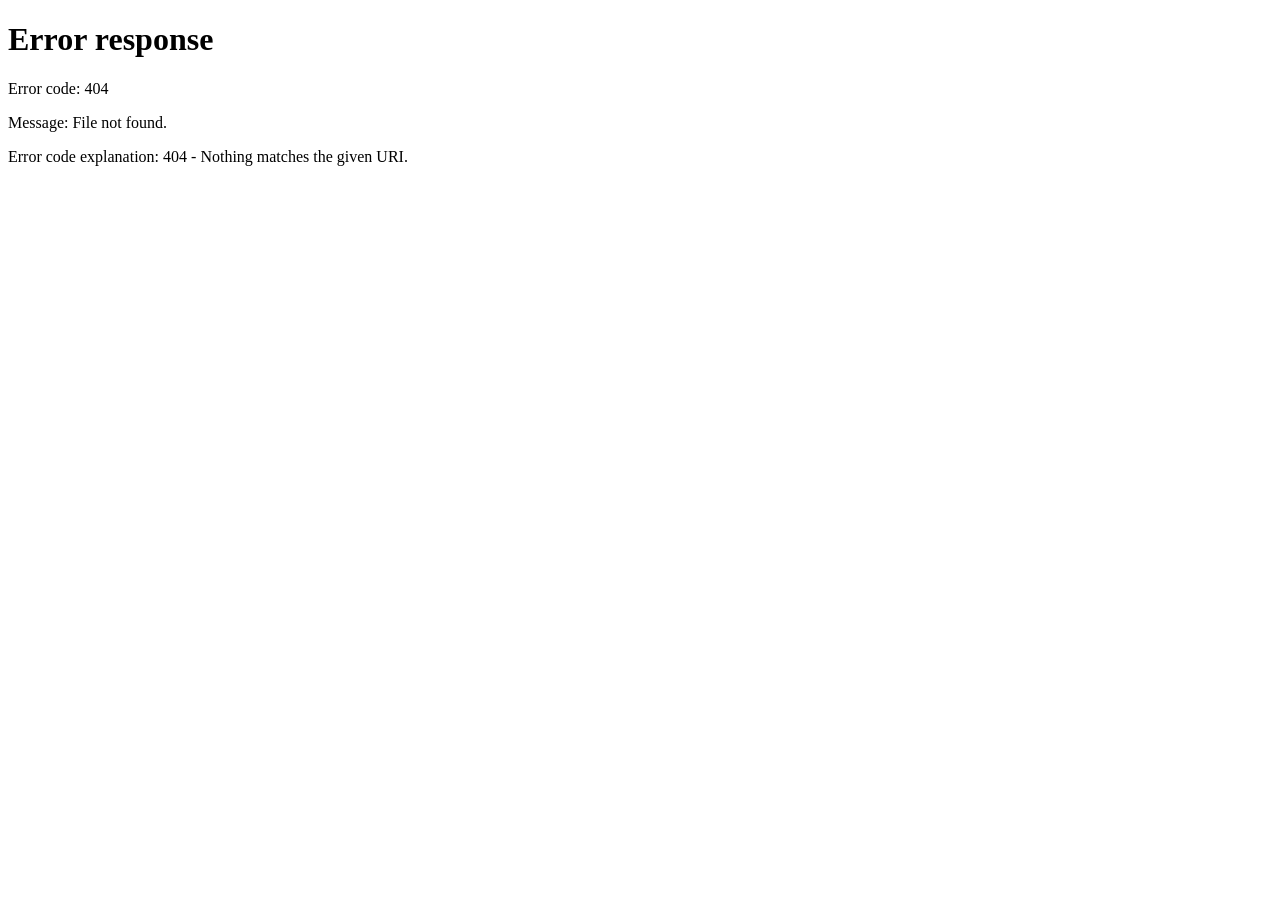
==== commit b97dc0a8: "Simplify homepage into product hub" ====
--- a/manual.html
+++ b/manual.html
@@ -1,577 +1,17 @@
-<!DOCTYPE html>
+<!doctype html>
 <html lang="en">
 <head>
-<meta charset="UTF-8">
-<meta name="viewport" content="width=device-width, initial-scale=1.0">
-<title>GuitarMetro — User Manual / 使用说明书</title>
-<meta name="description" content="The complete GuitarMetro user manual — every control and every parameter, in English and Chinese.">
-<link rel="icon" href="assets/logo-mark.png" type="image/png">
-<link rel="stylesheet" href="assets/fonts.css">
-<style>
-  :root {
-    --bg: #0a0d13; --panel: #11141d; --panel-2: #151926;
-    --line: rgba(255, 255, 255, 0.08);
-    --text: #d8dde8; --muted: #8b93a7; --faint: #5c6478;
-    --pink: #f45fc0; --purple: #9d7bff; --cyan: #58d6ff;
-    --mint: #3fd6a5; --orange: #f0993f;
-  }
-  * { margin: 0; padding: 0; box-sizing: border-box; }
-  html { scroll-behavior: smooth; }
-  body {
-    background:
-      radial-gradient(900px 480px at 18% -8%, rgba(157, 123, 255, 0.10), transparent 60%),
-      radial-gradient(800px 420px at 85% -4%, rgba(244, 95, 192, 0.07), transparent 60%),
-      var(--bg);
-    color: var(--text);
-    font-family: "Space Grotesk", "PingFang SC", "Microsoft YaHei", sans-serif;
-    line-height: 1.7;
-    overflow-x: hidden;
-  }
-  ::selection { background: rgba(244, 95, 192, 0.35); }
-  .zh-t { display: none; }
-  body.zh .zh-t { display: inline; }
-  body.zh .en-t { display: none; }
-
-  .wrap { max-width: 880px; margin: 0 auto; padding: 0 24px 90px; }
-
-  header {
-    position: sticky; top: 0; z-index: 10;
-    background: rgba(10, 13, 19, 0.85);
-    backdrop-filter: blur(12px); -webkit-backdrop-filter: blur(12px);
-    border-bottom: 1px solid var(--line);
-  }
-  .nav {
-    max-width: 880px; margin: 0 auto;
-    display: flex; align-items: center; gap: 16px;
-    padding: 13px 24px;
-  }
-  .back {
-    color: var(--muted); text-decoration: none;
-    font-family: "JetBrains Mono", monospace; font-size: 12.5px;
-    border: 1px solid var(--line); border-radius: 8px; padding: 5px 14px;
-    white-space: nowrap;
-  }
-  .back:hover { color: var(--pink); border-color: rgba(244, 95, 192, 0.5); }
-  .nav-title {
-    font-family: "Unbounded", sans-serif; font-weight: 600;
-    font-size: 13px; letter-spacing: 0.5px; color: #fff;
-    overflow: hidden; text-overflow: ellipsis; white-space: nowrap;
-  }
-  .nav .spacer { flex: 1; }
-  .lang-btn {
-    background: transparent; color: var(--muted);
-    border: 1px solid var(--line); border-radius: 6px;
-    padding: 5px 14px; font-size: 12px; font-weight: 600; cursor: pointer;
-    font-family: "JetBrains Mono", monospace; letter-spacing: 0.5px;
-    white-space: nowrap;
-  }
-  .lang-btn:hover { color: var(--pink); border-color: rgba(244, 95, 192, 0.5); }
-
-  .hero { padding: 46px 0 8px; display: flex; align-items: center; gap: 20px; }
-  .hero img {
-    width: 76px; height: 76px; border-radius: 18px;
-    border: 1px solid var(--line); box-shadow: 0 10px 28px rgba(0,0,0,.45);
-  }
-  h1 {
-    font-family: "Unbounded", sans-serif; font-weight: 800;
-    font-size: 26px; letter-spacing: 1px; color: #fff; line-height: 1.25;
-  }
-  .hero .sub {
-    margin-top: 6px; color: var(--muted); font-size: 13.5px;
-    font-family: "JetBrains Mono", monospace;
-  }
-  .hero .sub .v { color: var(--cyan); }
-
-  .toc {
-    margin-top: 26px;
-    background: linear-gradient(180deg, var(--panel-2), var(--panel));
-    border: 1px solid var(--line); border-radius: 14px; padding: 18px 22px;
-  }
-  .toc-title {
-    font-family: "JetBrains Mono", monospace; font-size: 12px;
-    letter-spacing: 2px; text-transform: uppercase; color: var(--pink);
-    margin-bottom: 10px;
-  }
-  .toc ol { margin-left: 20px; columns: 2; column-gap: 34px; }
-  .toc li { font-size: 13.5px; margin-bottom: 5px; break-inside: avoid; }
-  .toc a { color: var(--muted); text-decoration: none; }
-  .toc a:hover { color: var(--cyan); }
-
-  h2 {
-    display: flex; align-items: center; gap: 12px;
-    margin: 48px 0 16px;
-    font-family: "JetBrains Mono", monospace;
-    font-size: 14px; font-weight: 600; letter-spacing: 2px;
-    text-transform: uppercase; color: var(--pink);
-  }
-  h2::after {
-    content: ""; flex: 1; height: 1px;
-    background: linear-gradient(90deg, rgba(244, 95, 192, 0.35), transparent);
-  }
-  h3 {
-    margin: 22px 0 8px; font-size: 15.5px; font-weight: 700; color: #fff;
-  }
-  h3 .tag {
-    font-family: "JetBrains Mono", monospace; font-size: 11px; font-weight: 400;
-    color: var(--faint); margin-left: 8px; letter-spacing: 0.5px;
-  }
-  p, li { color: #aab2c5; font-size: 14px; }
-  section ul { margin: 6px 0 10px 22px; }
-  section li { margin-bottom: 5px; }
-  b { color: var(--text); }
-  .kbd {
-    font-family: "JetBrains Mono", monospace; font-size: 12px;
-    background: rgba(255,255,255,0.06); border: 1px solid var(--line);
-    border-bottom-width: 2px; border-radius: 6px; padding: 1px 7px;
-    color: var(--cyan); white-space: nowrap;
-  }
-  .pill {
-    display: inline-block; font-family: "JetBrains Mono", monospace;
-    font-size: 11px; border: 1px solid rgba(88, 214, 255, 0.35);
-    color: var(--cyan); border-radius: 999px; padding: 1px 10px; margin-left: 8px;
-    vertical-align: 2px;
-  }
-  .pill.desktop { border-color: rgba(157, 123, 255, 0.4); color: var(--purple); }
-  .note {
-    border: 1px dashed rgba(240, 153, 63, 0.4); background: rgba(240, 153, 63, 0.05);
-    border-radius: 10px; padding: 10px 16px; margin: 10px 0; font-size: 13px;
-    color: #c9b39a;
-  }
-  .tip {
-    border: 1px dashed rgba(63, 214, 165, 0.35); background: rgba(63, 214, 165, 0.05);
-    border-radius: 10px; padding: 10px 16px; margin: 10px 0; font-size: 13px;
-    color: #9ec9ba;
-  }
-
-  .tbl-wrap { overflow-x: auto; margin: 10px 0 14px; border: 1px solid var(--line); border-radius: 10px; }
-  table { border-collapse: collapse; width: 100%; min-width: 480px; font-size: 13px; }
-  th {
-    text-align: left; font-family: "JetBrains Mono", monospace; font-weight: 600;
-    font-size: 11.5px; letter-spacing: 1px; text-transform: uppercase;
-    color: var(--faint); background: rgba(255,255,255,0.03);
-    padding: 8px 14px; border-bottom: 1px solid var(--line);
-  }
-  td { padding: 7px 14px; border-bottom: 1px solid rgba(255,255,255,0.045); color: #aab2c5; vertical-align: top; }
-  tr:last-child td { border-bottom: none; }
-  td.c1 { color: var(--text); font-weight: 600; white-space: nowrap; }
-  .mono { font-family: "JetBrains Mono", monospace; font-size: 12.5px; color: var(--cyan); }
-
-  footer {
-    margin-top: 70px; border-top: 1px solid var(--line); padding-top: 24px;
-    color: var(--faint); font-size: 12.5px; font-family: "JetBrains Mono", monospace;
-    display: flex; gap: 20px; flex-wrap: wrap;
-  }
-  footer a { color: var(--muted); text-decoration: none; }
-  footer a:hover { color: var(--pink); }
-
-  @media (max-width: 600px) {
-    .wrap { padding: 0 16px 70px; }
-    .nav { padding: 11px 16px; gap: 10px; }
-    .nav-title { font-size: 11px; }
-    .hero { gap: 14px; padding-top: 32px; }
-    .hero img { width: 58px; height: 58px; border-radius: 14px; }
-    h1 { font-size: 19px; }
-    .toc ol { columns: 1; }
-  }
-</style>
+  <meta charset="utf-8">
+  <meta name="viewport" content="width=device-width, initial-scale=1">
+  <meta http-equiv="refresh" content="0; url=/guitarmetro/manual/">
+  <meta name="robots" content="noindex">
+  <title>GuitarMetro Manual</title>
+  <link rel="canonical" href="https://elmerh.com/guitarmetro/manual/">
+  <script>
+    location.replace('/guitarmetro/manual/' + location.search + location.hash);
+  </script>
 </head>
 <body>
-
-<header>
-  <div class="nav">
-    <a class="back" href="index.html">← Elmer.H</a>
-    <div class="nav-title">GuitarMetro <span class="en-t">Manual</span><span class="zh-t">使用说明书</span></div>
-    <span class="spacer"></span>
-    <button class="lang-btn" onclick="toggleLang()"><span class="en-t">中文</span><span class="zh-t">EN</span></button>
-  </div>
-</header>
-
-<div class="wrap">
-
-<div class="hero">
-  <img src="assets/guitarmetro-icon.png" alt="GuitarMetro icon">
-  <div>
-    <h1>GuitarMetro <span class="en-t">User Manual</span><span class="zh-t">使用说明书</span></h1>
-    <div class="sub"><span class="v">v1.0.7</span> · Windows / macOS / iOS / Android · <span class="en-t">12 languages</span><span class="zh-t">12 种语言</span></div>
-  </div>
-</div>
-
-<div class="toc">
-  <div class="toc-title"><span class="en-t">// Contents</span><span class="zh-t">// 目录</span></div>
-  <ol>
-    <li><a href="#overview"><span class="en-t">Overview</span><span class="zh-t">总览</span></a></li>
-    <li><a href="#bpm"><span class="en-t">BPM &amp; the LED dial</span><span class="zh-t">BPM 与 LED 表盘</span></a></li>
-    <li><a href="#meter"><span class="en-t">Time signatures &amp; beat accents</span><span class="zh-t">拍号与逐拍重音</span></a></li>
-    <li><a href="#subdivision"><span class="en-t">Subdivisions</span><span class="zh-t">细分</span></a></li>
-    <li><a href="#swing"><span class="en-t">Swing</span><span class="zh-t">摇摆 Swing</span></a></li>
-    <li><a href="#sound"><span class="en-t">Sounds &amp; volume</span><span class="zh-t">音效与音量</span></a></li>
-    <li><a href="#presets"><span class="en-t">Presets</span><span class="zh-t">预设</span></a></li>
-    <li><a href="#trainer"><span class="en-t">Tempo Trainer</span><span class="zh-t">变速训练</span></a></li>
-    <li><a href="#countin"><span class="en-t">Count-in</span><span class="zh-t">预备拍</span></a></li>
-    <li><a href="#flash"><span class="en-t">Beat flash</span><span class="zh-t">爆闪</span></a></li>
-    <li><a href="#tuner"><span class="en-t">Tuner</span><span class="zh-t">调弦</span></a></li>
-    <li><a href="#timer"><span class="en-t">Practice timer &amp; stats</span><span class="zh-t">练琴计时与统计</span></a></li>
-    <li><a href="#shortcuts"><span class="en-t">Keyboard shortcuts</span><span class="zh-t">键盘快捷键</span></a></li>
-    <li><a href="#desktop"><span class="en-t">Desktop extras</span><span class="zh-t">桌面小工具</span></a></li>
-    <li><a href="#drawer"><span class="en-t">Options drawer</span><span class="zh-t">选项抽屉</span></a></li>
-    <li><a href="#data"><span class="en-t">Saving, languages &amp; privacy</span><span class="zh-t">保存、语言与隐私</span></a></li>
-  </ol>
-</div>
-
-<section id="overview">
-  <h2><span class="en-t">1 · Overview</span><span class="zh-t">1 · 总览</span></h2>
-  <p>
-    <span class="en-t">GuitarMetro is a metronome built for serious practice: every click is rendered
-    into the audio stream at exact sample positions and driven by your sound card's clock,
-    so the beat never drifts or jitters. The app has two main tabs:</span>
-    <span class="zh-t">GuitarMetro 是为认真练琴而做的节拍器：每一声 click 都以精确的采样点位置
-    直接合成进音频流、由声卡时钟驱动，节拍永不漂移、永不抖动。应用有两个主页签：</span>
-  </p>
-  <ul>
-    <li><b>Fixed Tempo<span class="zh-t"> 固定速度</span></b> — <span class="en-t">the main metronome page (opens by default).</span><span class="zh-t">主节拍器页（启动默认页）。</span></li>
-    <li><b>Tempo Trainer<span class="zh-t"> 变速训练</span></b> — <span class="en-t">automatic speed-ramping practice sessions.</span><span class="zh-t">自动爬速的变速训练。</span></li>
-  </ul>
-  <p>
-    <span class="en-t">The full-screen Tuner opens from the headstock button at the lower right.
-    The bottom bar stays fixed while the page content follows your swipe. Fixed Tempo stops and switches directly.
-    During an active Tempo Trainer session, switching first pauses it and asks for confirmation:
-    end and switch to reset the session, or stay to resume after a one-measure count-in.
-    The in-app guide (☰ → User guide) covers the same ground as this page.</span>
-    <span class="zh-t">全屏调音器从右下角琴头按钮打开。页面内容跟手滑动时，底部快捷栏保持不动。
-    固定速度会直接停止并切换；变速训练进行中切页会先暂停并询问：
-    结束并切换会重置本次训练，选择留在训练则先数一小节预备拍再继续。应用内也有一份说明（☰ → 使用说明），内容与本页一致。</span>
-  </p>
-</section>
-
-<section id="bpm">
-  <h2><span class="en-t">2 · BPM &amp; the LED dial</span><span class="zh-t">2 · BPM 与 LED 表盘</span></h2>
-  <div class="tbl-wrap"><table>
-    <tr><th><span class="en-t">Parameter</span><span class="zh-t">参数</span></th><th><span class="en-t">Value</span><span class="zh-t">取值</span></th></tr>
-    <tr><td class="c1"><span class="en-t">BPM range</span><span class="zh-t">BPM 范围</span></td><td><span class="mono">20 – 400</span>, <span class="en-t">default</span><span class="zh-t">默认</span> <span class="mono">120</span></td></tr>
-    <tr><td class="c1"><span class="en-t">Dial drag</span><span class="zh-t">表盘拖动</span></td><td><span class="en-t">drag the dial vertically —</span><span class="zh-t">在表盘上垂直拖动——</span> <span class="mono">7 px = 1 BPM</span><span class="en-t"> (up = faster)</span><span class="zh-t">（向上加速）</span></td></tr>
-    <tr><td class="c1"><span class="en-t">Mouse wheel</span><span class="zh-t">鼠标滚轮</span></td><td><span class="mono">±1 BPM</span> <span class="en-t">per tick, on the dial or in the mini window</span><span class="zh-t">每格，表盘上或浮窗内均可</span></td></tr>
-    <tr><td class="c1">− / ＋</td><td><span class="mono">±1 BPM</span></td></tr>
-    <tr><td class="c1"><span class="en-t">Keyboard</span><span class="zh-t">键盘</span></td><td><span class="kbd">↑</span> / <span class="kbd">↓</span> = <span class="mono">±1 BPM</span><span class="en-t"> (Fixed Tempo tab only)</span><span class="zh-t">（仅固定速度页）</span></td></tr>
-  </table></div>
-  <h3>TAP <span class="en-t">tempo</span><span class="zh-t">测速</span></h3>
-  <p>
-    <span class="en-t">Tap the TAP button in time with the music. The app averages your most recent
-    taps (up to the last 5) and sets the BPM. If you pause for more than 2 seconds,
-    measurement resets and starts fresh. At least 2 taps are needed.</span>
-    <span class="zh-t">跟着音乐节奏点按 TAP 键，应用取最近的敲击（最多 5 次）求平均并设为当前
-    BPM。停顿超过 2 秒自动重新测量；至少需要敲 2 次。</span>
-  </p>
-  <h3><span class="en-t">Beat ring</span><span class="zh-t">节拍环</span></h3>
-  <p>
-    <span class="en-t">The outer ring splits into one segment per beat. The current beat glows as it
-    travels; downbeat segments stay lit in pale blue-white. During a count-in, or on the last
-    measure of a trainer stage, the whole ring turns orange.</span>
-    <span class="zh-t">外圈按拍数切分，当前拍的光斑流转经过，强拍段常亮淡蓝白。预备拍期间、以及变速训练每档的最后一小节，整环转为橙色。</span>
-  </p>
-  <p>
-    <span class="en-t">Fixed Tempo deliberately keeps a simple Play / Stop transport:
-    pressing the centered button while it is running stops the session. Pause / Resume is reserved
-    for Tempo Trainer, where progress and remaining time need to be preserved.</span>
-    <span class="zh-t">固定速度刻意保持最清晰的“播放 / 停止”逻辑：
-    播放中再次点击中央按钮即结束本次播放。暂停 / 继续仅用于需要保留进度与剩余时间的变速训练。</span>
-  </p>
-</section>
-
-<section id="meter">
-  <h2><span class="en-t">3 · Time signatures &amp; beat accents</span><span class="zh-t">3 · 拍号与逐拍重音</span></h2>
-  <p>
-    <span class="en-t">Open the meter panel from the bottom quick bar. 15 time signatures are available
-    (default 4/4):</span>
-    <span class="zh-t">从底部快捷栏打开拍号面板，共 15 种拍号（默认 4/4）：</span>
-  </p>
-  <div class="tbl-wrap"><table>
-    <tr><th><span class="en-t">Group</span><span class="zh-t">分组</span></th><th><span class="en-t">Time signatures</span><span class="zh-t">拍号</span></th></tr>
-    <tr><td class="c1">x/4</td><td class="mono">1/4 · 2/4 · 3/4 · 4/4 · 5/4 · 6/4 · 7/4</td></tr>
-    <tr><td class="c1">x/2</td><td class="mono">2/2 · 3/2</td></tr>
-    <tr><td class="c1">x/8</td><td class="mono">3/8 · 5/8 · 6/8 · 7/8 · 9/8 · 12/8</td></tr>
-  </table></div>
-  <p>
-    <span class="en-t">Compound meters come with musically sensible secondary accents out of the box —
-    e.g. 12/8 accents beats 1 · 4 · 7 · 10, and 7/8 accents 1 · 4 · 6.</span>
-    <span class="zh-t">复合拍自带符合乐理的次强拍——如 12/8 默认在第 1·4·7·10 拍，7/8 在第 1·4·6 拍。</span>
-  </p>
-  <h3><span class="en-t">Per-beat accents (Groove)</span><span class="zh-t">逐拍重音（律动）</span></h3>
-  <p>
-    <span class="en-t">In the meter panel, tap any beat dot to cycle its level:</span>
-    <span class="zh-t">在拍号面板中点按任意拍点，循环切换该拍的强弱级别：</span>
-    <b><span class="en-t">accent → secondary → normal → mute</span><span class="zh-t">强 → 次强 → 普通 → 静音</span></b>.
-  </p>
-  <ul>
-    <li><span class="en-t"><b>Accent</b> — accent timbre at full volume.</span><span class="zh-t"><b>强拍</b>——重拍音色、全音量。</span></li>
-    <li><span class="en-t"><b>Secondary</b> — accent timbre at 55% volume.</span><span class="zh-t"><b>次强拍</b>——重拍音色、55% 音量。</span></li>
-    <li><span class="en-t"><b>Normal</b> — weak-beat timbre.</span><span class="zh-t"><b>普通拍</b>——轻拍音色。</span></li>
-    <li><span class="en-t"><b>Mute</b> (red ×) — silences only that beat; subdivisions keep playing through it.</span><span class="zh-t"><b>静音</b>（红色 ×）——只静音该拍本身，细分声部照常发声。</span></li>
-  </ul>
-  <p>
-    <span class="en-t">"Reset all" restores the meter's default accent map. Changing the time signature
-    also resets accents to that meter's defaults. Your accent map is saved with presets.</span>
-    <span class="zh-t">「全部恢复默认」还原该拍号的默认重音；切换拍号也会重置为新拍号的默认值。逐拍重音会随预设一起保存。</span>
-  </p>
-</section>
-
-<section id="subdivision">
-  <h2><span class="en-t">4 · Subdivisions</span><span class="zh-t">4 · 细分</span></h2>
-  <p>
-    <span class="en-t">Each beat can be subdivided into equal clicks played by the dedicated subdivision
-    voice. 8 options (default: quarter notes = no subdivision):</span>
-    <span class="zh-t">每一拍可等分为若干下，由独立的细分声部发声。共 8 种（默认四分音符 = 不细分）：</span>
-  </p>
-  <div class="tbl-wrap"><table>
-    <tr><th><span class="en-t">Subdivision</span><span class="zh-t">细分</span></th><th><span class="en-t">Clicks per beat</span><span class="zh-t">每拍击数</span></th><th><span class="en-t">Symbol</span><span class="zh-t">符号</span></th></tr>
-    <tr><td class="c1"><span class="en-t">Quarter notes</span><span class="zh-t">四分音符</span></td><td>1</td><td class="mono">♩</td></tr>
-    <tr><td class="c1"><span class="en-t">Eighth notes</span><span class="zh-t">八分音符</span></td><td>2</td><td class="mono">♫</td></tr>
-    <tr><td class="c1"><span class="en-t">Triplets</span><span class="zh-t">三连音</span></td><td>3</td><td class="mono">♪³</td></tr>
-    <tr><td class="c1"><span class="en-t">Sixteenth notes</span><span class="zh-t">十六分音符</span></td><td>4</td><td class="mono">♬</td></tr>
-    <tr><td class="c1"><span class="en-t">Quintuplets</span><span class="zh-t">五连音</span></td><td>5</td><td class="mono">♪⁵</td></tr>
-    <tr><td class="c1"><span class="en-t">Sextuplets</span><span class="zh-t">六连音</span></td><td>6</td><td class="mono">♪⁶</td></tr>
-    <tr><td class="c1"><span class="en-t">Septuplets</span><span class="zh-t">七连音</span></td><td>7</td><td class="mono">♪⁷</td></tr>
-    <tr><td class="c1"><span class="en-t">Thirty-second notes</span><span class="zh-t">三十二分音符</span></td><td>8</td><td class="mono">♬♬</td></tr>
-  </table></div>
-  <p>
-    <span class="en-t">The quick-bar button shows the current meter, with the subdivision symbol beneath
-    it whenever something other than quarter notes is selected. The ⟲ button in the panel
-    resets to 4/4 · quarter notes (and turns swing off).</span>
-    <span class="zh-t">快捷栏按钮键面显示当前拍号，选了非四分音符时在下方显示细分符号。面板中的 ⟲ 一键回到 4/4 · 四分音符（同时关闭 Swing）。</span>
-  </p>
-</section>
-
-<section id="swing">
-  <h2><span class="en-t">5 · Swing</span><span class="zh-t">5 · 摇摆 Swing</span></h2>
-  <p>
-    <span class="en-t">Swing delays every off-beat subdivision click to create shuffle feel. Toggle it at
-    the top of the meter panel; downbeats always stay on the grid.</span>
-    <span class="zh-t">Swing 会推迟每个反拍细分的时值形成摇摆律动。开关在拍号面板顶部；正拍永远保持在网格上。</span>
-  </p>
-  <ul>
-    <li><span class="en-t"><b>Ratio</b>: 50–75%, default 2/3 (66.7%, the classic shuffle). Magnetic snap at 50% and 2/3.</span><span class="zh-t"><b>比例</b>：50–75%，默认 2/3（66.7%，经典 Shuffle）；在 50% 与 2/3 处有磁性吸附。</span></li>
-    <li><span class="en-t"><b>Detent chips</b>: Straight 50% · Light 58% · Shuffle 2/3 · Hard 75%.</span><span class="zh-t"><b>快捷档</b>：平直 50% · 轻摇 58% · 三连 Shuffle 2/3 · 硬摇 75%。</span></li>
-    <li><span class="en-t"><b>Compatibility</b>: swing needs eighth or sixteenth subdivisions. Enabling it on anything else auto-switches to eighths (your previous choice is remembered and restored when swing turns off); while on, incompatible wheel entries grey out.</span><span class="zh-t"><b>兼容性</b>：Swing 需要八分或十六分细分。在其他细分下开启会自动切到八分（原选择被记住，关闭 Swing 后恢复）；开启期间不兼容的细分项变灰不可选。</span></li>
-  </ul>
-</section>
-
-<section id="sound">
-  <h2><span class="en-t">6 · Sounds &amp; volume</span><span class="zh-t">6 · 音效与音量</span></h2>
-  <p>
-    <span class="en-t">Three independent voices, each with its own timbre (☰ drawer → Click sounds,
-    with instant preview) and its own volume (quick bar → Volume):</span>
-    <span class="zh-t">三个独立声部，各自可选音色（☰ 抽屉 → 音效，选择即试听）和独立音量（快捷栏 → 音量）：</span>
-  </p>
-  <div class="tbl-wrap"><table>
-    <tr><th><span class="en-t">Voice</span><span class="zh-t">声部</span></th><th><span class="en-t">Plays on</span><span class="zh-t">发声位置</span></th><th><span class="en-t">Default timbre</span><span class="zh-t">默认音色</span></th></tr>
-    <tr><td class="c1"><span class="en-t">Downbeat</span><span class="zh-t">重拍</span></td><td><span class="en-t">accented beats (secondary accents use this timbre at 55%)</span><span class="zh-t">强拍（次强拍用同音色的 55% 音量）</span></td><td><span class="en-t">High beep</span><span class="zh-t">高音哔</span></td></tr>
-    <tr><td class="c1"><span class="en-t">Weak beats</span><span class="zh-t">轻拍</span></td><td><span class="en-t">normal beats</span><span class="zh-t">普通拍</span></td><td><span class="en-t">Mid beep</span><span class="zh-t">中音哔</span></td></tr>
-    <tr><td class="c1"><span class="en-t">Subdivision</span><span class="zh-t">细分</span></td><td><span class="en-t">off-beat subdivision clicks (suppressed where they coincide with a beat)</span><span class="zh-t">反拍细分（与正拍重叠处不发声）</span></td><td><span class="en-t">Low beep</span><span class="zh-t">低音哔</span></td></tr>
-  </table></div>
-  <p><span class="en-t">The 5 timbres, all parametrically synthesized (no samples):</span><span class="zh-t">5 种音色，全部参数化合成（无采样素材）：</span></p>
-  <ul>
-    <li><span class="en-t"><b>High beep</b> (1760 Hz) · <b>Mid beep</b> (1175 Hz) · <b>Low beep</b> (880 Hz) — clean sine bursts.</span><span class="zh-t"><b>高音哔</b>（1760 Hz）·<b>中音哔</b>（1175 Hz）·<b>低音哔</b>（880 Hz）——干净的正弦短音。</span></li>
-    <li><span class="en-t"><b>Woodblock</b> — 760 + 1900 Hz, fast decay.</span><span class="zh-t"><b>木鱼</b>——760 + 1900 Hz，快速衰减。</span></li>
-    <li><span class="en-t"><b>Tick</b> — noise burst + 2600 Hz.</span><span class="zh-t"><b>嗒嗒</b>——噪声脉冲 + 2600 Hz。</span></li>
-  </ul>
-  <h3><span class="en-t">Volume model</span><span class="zh-t">音量模型</span></h3>
-  <ul>
-    <li><span class="en-t"><b>Master volume</b> — stepless, applies globally and instantly (even mid-training).</span><span class="zh-t"><b>总音量</b>——无级，全局实时生效（训练中也可即时调）。</span></li>
-    <li><span class="en-t"><b>Per-voice volumes</b> — 10 steps each; drag to zero to mute that voice.</span><span class="zh-t"><b>分声部音量</b>——各 10 格；拖到底即静音该声部。</span></li>
-  </ul>
-  <div class="tip">
-    <span class="en-t">Don't want an accent at all? Set the Downbeat voice to the same timbre as Weak
-    beats, or drag its volume to zero.</span>
-    <span class="zh-t">不想要重音？把重拍声部改成与轻拍相同的音色，或把重拍音量拖到 0。</span>
-  </div>
-</section>
-
-<section id="presets">
-  <h2><span class="en-t">7 · Presets</span><span class="zh-t">7 · 预设</span></h2>
-  <p>
-    <span class="en-t">The fixed bottom bar has one Presets button. It follows the selected tab and opens 5 independent slots for that page:</span>
-    <span class="zh-t">固定底栏只有一个预设按钮，会跟随当前页签打开该页面独立的 5 个槽位：</span>
-  </p>
-  <ul>
-    <li><span class="en-t"><b>Fixed Tempo preset stores</b>: BPM, time signature, subdivision, swing on/off + ratio, per-beat accent map.</span><span class="zh-t"><b>固定速度预设保存</b>：BPM、拍号、细分、Swing 开关与比例、逐拍重音。</span></li>
-    <li><span class="en-t"><b>Trainer preset stores</b>: duration, start BPM, target BPM, smoothness.</span><span class="zh-t"><b>训练预设保存</b>：时长、起始速度、目标速度、平滑度。</span></li>
-    <li><span class="en-t"><b>Row actions</b>: tap a row = load · 💾 = save / overwrite · 🗑 = delete.</span><span class="zh-t"><b>操作</b>：点行 = 读取 · 💾 = 保存/覆盖 · 🗑 = 删除。</span></li>
-  </ul>
-</section>
-
-<section id="trainer">
-  <h2><span class="en-t">8 · Tempo Trainer</span><span class="zh-t">8 · 变速训练</span></h2>
-  <p>
-    <span class="en-t">The trainer ramps the tempo automatically from a start BPM to a target BPM over a
-    chosen duration — ideal for building speed gradually.</span>
-    <span class="zh-t">变速训练在设定时长内自动把速度从起始 BPM 爬升到目标 BPM——循序渐进提速的利器。</span>
-  </p>
-  <div class="tbl-wrap"><table>
-    <tr><th><span class="en-t">Parameter</span><span class="zh-t">参数</span></th><th><span class="en-t">Range</span><span class="zh-t">范围</span></th><th><span class="en-t">Default</span><span class="zh-t">默认</span></th></tr>
-    <tr><td class="c1"><span class="en-t">Duration</span><span class="zh-t">时长</span></td><td><span class="mono">1 – 30 min</span><span class="en-t"> (1-min steps)</span><span class="zh-t">（1 分钟步进）</span></td><td class="mono">5 min</td></tr>
-    <tr><td class="c1"><span class="en-t">Start / Target BPM</span><span class="zh-t">起始 / 目标速度</span></td><td><span class="mono">20 – 400</span><span class="en-t"> (dual wheel or direct typing; the two values push each other so start ≤ target)</span><span class="zh-t">（双滚轮或直接输入；两值联动推挤，起始 ≤ 目标）</span></td><td class="mono">60 → 120</td></tr>
-    <tr><td class="c1"><span class="en-t">Smoothness</span><span class="zh-t">平滑度</span></td><td><span class="en-t">stepless 0–1: Stepped / Medium / Smooth</span><span class="zh-t">无级 0–1：阶梯 / 适中 / 平滑</span></td><td class="mono">0.5</td></tr>
-  </table></div>
-  <h3><span class="en-t">How stages are computed</span><span class="zh-t">档位如何计算</span></h3>
-  <ul>
-    <li><span class="en-t">Smoothness maps to the BPM increment per stage: fully stepped = <b>+10 BPM</b> per stage, fully smooth = <b>+1 BPM</b> per stage (range +1…+10).</span><span class="zh-t">平滑度决定每档增幅：最阶梯 = 每档 <b>+10 BPM</b>，最平滑 = 每档 <b>+1 BPM</b>（范围 +1…+10）。</span></li>
-    <li><span class="en-t">The total duration is split evenly across stages, then each stage is rounded to whole measures — speed changes always land exactly on a measure boundary.</span><span class="zh-t">总时长均分到各档后按整小节取整——变速永远精确落在小节线上。</span></li>
-    <li><span class="en-t">Each speed change is preceded by a one-measure count-in at the new tempo (not counted into the duration; skipped seamlessly if count-in is off).</span><span class="zh-t">每次变速前先以新速度数一小节预备拍（不计入时长；关闭预备拍则无缝衔接）。</span></li>
-  </ul>
-  <h3><span class="en-t">During training</span><span class="zh-t">训练进行中</span></h3>
-  <ul>
-    <li><span class="en-t"><b>Progress ring dial</b>: the inner ring fills clockwise with overall session progress; the center shows start → target, the current BPM large, and the per-stage increment.</span><span class="zh-t"><b>进度环表盘</b>：内环顺时针填充整体训练进度；中心显示 起始 → 目标、当前速度大字和每档增幅。</span></li>
-    <li><span class="en-t"><b>Stage line</b>: "Stage 3/12 · 2 left" plus a measure countdown like <span class="mono">5/32</span>; on the last measure of a stage the ring and countdown turn orange.</span><span class="zh-t"><b>档位行</b>：如「第 3/12 档 · 剩余 2」加小节倒计时 <span class="mono">5/32</span>；每档最后一小节整环与倒计时转橙。</span></li>
-    <li><span class="en-t"><b>Locked during a run</b>: time signature, subdivision, presets and the plan itself. <b>Still adjustable</b>: master volume (instant), per-voice volumes and timbres (apply from the next measure).</span><span class="zh-t"><b>训练中锁定</b>：拍号、细分、预设与训练方案本身。<b>仍可调</b>：总音量（即时）、分声部音量与音色（下一小节头生效）。</span></li>
-    <li><span class="en-t"><b>Pause / Resume</b>: the main button switches between Pause and Resume while preserving the current stage and remaining time; a smaller red Stop button appears to its right for ending and resetting the run. Resume always plays one preparation measure at the current tempo, then continues from a new measure.</span><span class="zh-t"><b>暂停 / 继续</b>：训练开始后主按钮在暂停与继续之间切换，保留当前档位与剩余时间；右侧会出现较小的红色停止键，用于结束并重置训练。继续时固定先以当前速度数一小节预备拍，再从新小节恢复。</span></li>
-    <li><span class="en-t"><b>When time is up</b> it doesn't stop by default: a completion note pops up (auto-dismisses in 5 s) and the metronome holds the final tempo until you stop it manually. Turn off <b>Keep clicking after finish</b> in ☰ to stop right on time instead.</span><span class="zh-t"><b>时间到默认不停拍</b>：弹出 5 秒自动消失的完成提示，节拍器保持最终速度直到手动停止；在 ☰ 里关闭「<b>练完继续响</b>」则到时即停。</span></li>
-  </ul>
-</section>
-
-<section id="countin">
-  <h2><span class="en-t">9 · Count-in</span><span class="zh-t">9 · 预备拍</span></h2>
-  <p>
-    <span class="en-t">Default <b>on</b> (☰ drawer → Count-in). Before playback starts, before every
-    trainer speed change, and before resuming from Pause, the app counts one measure at the target
-    or current tempo with a distinct low
-    click. The big BPM number blinks once per beat and turns orange, and the beat ring turns
-    orange, so you always know it's a count-in and not the real thing.</span>
-    <span class="zh-t">默认<b>开启</b>（☰ 抽屉 → 预备拍）。开始播放、变速训练换速、或从暂停继续前，会先以目标或当前速度用独立的低音咔声数一小节。期间 BPM
-    大字随拍闪烁并变橙、节拍环整体转橙，一眼可辨是预备拍而非正式节拍。</span>
-  </p>
-</section>
-
-<section id="flash">
-  <h2><span class="en-t">10 · Beat flash</span><span class="zh-t">10 · 爆闪</span></h2>
-  <ul>
-    <li><span class="en-t">Default <b>off</b> (☰ drawer → Beat flash). When on, the LED glow surges at each beat onset and decays over 0.12 s — downbeats at full intensity, other beats at 60%.</span><span class="zh-t">默认<b>关闭</b>（☰ 抽屉 → 爆闪）。开启后灯光光晕在每拍起点骤亮、0.12 秒内衰减——重拍全亮，其他拍 60%。</span></li>
-    <li><span class="en-t">Sub-option <b>"Flash on downbeat only"</b> (default off) limits the surge to downbeats.</span><span class="zh-t">子开关<b>「仅重拍爆闪」</b>（默认关）——只在重拍骤亮。</span></li>
-    <li><span class="en-t">No flashing during count-ins.</span><span class="zh-t">预备拍期间不爆闪。</span></li>
-  </ul>
-</section>
-
-<section id="tuner">
-  <h2><span class="en-t">11 · Tuner</span><span class="zh-t">11 · 调弦</span></h2>
-  <p>
-    <span class="en-t">A reference-tone tuner (it plays notes for you to match by ear — it does not use the
-    microphone). Open it full-screen from the headstock button at the lower right, then pick instrument → string count → tuning; tap a peg on the visual headstock to
-    hear that string, modeled with Karplus-Strong plucked-string synthesis per instrument. The
-    tone repeats every 3.5 seconds until you tap again. Selections persist across launches.</span>
-    <span class="zh-t">参考音式调弦（播放标准音让你用耳朵对齐——不使用麦克风拾音）。从右下角琴头按钮全屏打开，然后选乐器 → 弦数 → 调弦类型；在可视化琴头上点弦钮即听该弦参考音，音色按乐器用
-    Karplus-Strong 拨弦建模合成。参考音每 3.5 秒自动重复，再点一次停止。所有选择自动记忆。</span>
-  </p>
-  <ul>
-    <li><span class="en-t"><b>Opening / closing</b>: opening the Tuner stops Fixed Tempo or pauses an active Trainer. Close with X to keep tuner selections; Esc closes and restores the selections from before opening. Metronome playback never resumes by itself after closing.</span><span class="zh-t"><b>打开 / 关闭</b>：打开调音器会停止固定速度，或暂停正在进行的变速训练。点 X 关闭会保留调音选择；按 Esc 关闭会恢复打开前的选择。关闭后节拍器不会自行恢复。</span></li>
-    <li><span class="en-t"><b>Reference pitch (A4)</b>: 432 / 434 / 436 / 438 / 439 / 440 / 441 / 442 / 443 / 444 / 445 / 446 Hz, default 440. Changing it while a string sounds replays instantly at the new pitch.</span><span class="zh-t"><b>基准音（A4）</b>：432 / 434 / 436 / 438 / 439 / 440 / 441 / 442 / 443 / 444 / 445 / 446 Hz，默认 440。发声中切换基准音会立即以新音高重弹。</span></li>
-    <li><span class="en-t"><b>Headstock view</b>: one peg per string (low strings left, high right, like a real 3+3 headstock); peg faces show note name + string number; the sounding string glows cyan and pulses white; the info line shows e.g. <span class="mono">E2 · 82.4 Hz</span>.</span><span class="zh-t"><b>琴头视图</b>：一颗弦钮一根弦（低音在左、高音在右，如真实 3+3 琴头）；钮面标注音名+弦号；发声弦青色点亮并白光脉冲；底部信息行显示如 <span class="mono">E2 · 82.4 Hz</span>。</span></li>
-  </ul>
-  <h3><span class="en-t">All 18 tunings</span><span class="zh-t">全部 18 种调弦</span></h3>
-  <div class="tbl-wrap"><table>
-    <tr><th><span class="en-t">Instrument</span><span class="zh-t">乐器</span></th><th><span class="en-t">Strings</span><span class="zh-t">弦数</span></th><th><span class="en-t">Tuning</span><span class="zh-t">调弦</span></th><th><span class="en-t">Notes (low → high)</span><span class="zh-t">音序（低 → 高）</span></th></tr>
-    <tr><td class="c1" rowspan="8"><span class="en-t">Guitar</span><span class="zh-t">吉他</span></td><td rowspan="8">6</td><td><span class="en-t">Standard</span><span class="zh-t">标准</span></td><td class="mono">E2 A2 D3 G3 B3 E4</td></tr>
-    <tr><td>Drop D</td><td class="mono">D2 A2 D3 G3 B3 E4</td></tr>
-    <tr><td><span class="en-t">Half step down</span><span class="zh-t">降半音</span></td><td class="mono">E♭2 A♭2 D♭3 G♭3 B♭3 E♭4</td></tr>
-    <tr><td><span class="en-t">Whole step down</span><span class="zh-t">降全音</span></td><td class="mono">D2 G2 C3 F3 A3 D4</td></tr>
-    <tr><td>Drop C</td><td class="mono">C2 G2 C3 F3 A3 D4</td></tr>
-    <tr><td>Open G</td><td class="mono">D2 G2 D3 G3 B3 D4</td></tr>
-    <tr><td>Open D</td><td class="mono">D2 A2 D3 F♯3 A3 D4</td></tr>
-    <tr><td>DADGAD</td><td class="mono">D2 A2 D3 G3 A3 D4</td></tr>
-    <tr><td class="c1" rowspan="2"><span class="en-t">Guitar</span><span class="zh-t">吉他</span></td><td rowspan="2">7</td><td><span class="en-t">Standard</span><span class="zh-t">标准</span></td><td class="mono">B1 E2 A2 D3 G3 B3 E4</td></tr>
-    <tr><td>Drop A</td><td class="mono">A1 E2 A2 D3 G3 B3 E4</td></tr>
-    <tr><td class="c1" rowspan="2"><span class="en-t">Guitar</span><span class="zh-t">吉他</span></td><td rowspan="2">8</td><td><span class="en-t">Standard</span><span class="zh-t">标准</span></td><td class="mono">F♯1 B1 E2 A2 D3 G3 B3 E4</td></tr>
-    <tr><td>Drop E</td><td class="mono">E1 B1 E2 A2 D3 G3 B3 E4</td></tr>
-    <tr><td class="c1" rowspan="3"><span class="en-t">Bass</span><span class="zh-t">贝斯</span></td><td rowspan="3">4</td><td><span class="en-t">Standard</span><span class="zh-t">标准</span></td><td class="mono">E1 A1 D2 G2</td></tr>
-    <tr><td>Drop D</td><td class="mono">D1 A1 D2 G2</td></tr>
-    <tr><td><span class="en-t">Half step down</span><span class="zh-t">降半音</span></td><td class="mono">E♭1 A♭1 D♭2 G♭2</td></tr>
-    <tr><td class="c1"><span class="en-t">Bass</span><span class="zh-t">贝斯</span></td><td>5</td><td><span class="en-t">Standard</span><span class="zh-t">标准</span></td><td class="mono">B0 E1 A1 D2 G2</td></tr>
-    <tr><td class="c1" rowspan="2"><span class="en-t">Ukulele</span><span class="zh-t">尤克里里</span></td><td rowspan="2">4</td><td><span class="en-t">Standard (high-G)</span><span class="zh-t">标准（高 G）</span></td><td class="mono">G4 C4 E4 A4</td></tr>
-    <tr><td>Low G</td><td class="mono">G3 C4 E4 A4</td></tr>
-  </table></div>
-  <div class="note">
-    <span class="en-t">As the app itself says: software tuning is never dead-on — trust your ears.</span>
-    <span class="zh-t">应用里的原话：软件调弦并不准确，请相信自己的耳朵。</span>
-  </div>
-</section>
-
-<section id="timer">
-  <h2><span class="en-t">12 · Practice timer &amp; stats</span><span class="zh-t">12 · 练琴计时与统计</span></h2>
-  <p>
-    <span class="en-t">The timer runs automatically while the app is open — nothing to press. The LED
-    pill at the left of the quick bar shows this session's time (H:MM); tap it for the stats
-    panel.</span>
-    <span class="zh-t">打开应用即自动计时，无需任何操作。快捷栏左端的 LED 药丸块显示本次练琴时长（H:MM），点开查看统计面板。</span>
-  </p>
-  <ul>
-    <li><span class="en-t"><b>Anti-idle</b>: after 88.8 minutes with no activity (and nothing playing) a "Still practicing?" dialog appears; if unanswered for 5 minutes, the idle time is rolled back out of your log and the timer pauses. Any click or keypress resumes it.</span><span class="zh-t"><b>防挂机</b>：88.8 分钟无操作（且未在播放）会弹出「还在练吗？」；5 分钟内未回应则回滚挂机时长并暂停计时，任何点击/按键自动恢复。</span></li>
-    <li><span class="en-t"><b>Stats panel</b>: This session · Today · This week · This month · Daily average (only days with ≥1 min count) · Streak (consecutive days with ≥1 min).</span><span class="zh-t"><b>统计面板</b>：本次练琴 · 今天 · 本周 · 本月 · 本月日均（仅计 ≥1 分钟的天）· 连续打卡（连续 ≥1 分钟的天数）。</span></li>
-    <li><span class="en-t"><b>Details page</b>: switch between Year / Month / Week. All views show period total · days practiced · daily average (<span class="mono">M | H</span>). Year plots each natural week's daily average as points, Month plots each day, and Week marks its longest day with the exact duration. ◀ ▶ browses earlier periods; dates that have not happened yet are never included.</span><span class="zh-t"><b>详细页</b>：可切换年 / 月 / 周，三种视图都显示周期累计 · 练琴天数 · 每日平均（<span class="mono">M | H</span>）。年图按自然周的每日均值打点，月图按天显示，周图会标出最长一天及具体时长；◀ ▶ 浏览历史周期，尚未到达的日期永不计入统计。</span></li>
-    <li><span class="en-t"><b>Your history is safe</b>: practice logs are stored per year, separately from settings — "Reset to defaults" never touches them.</span><span class="zh-t"><b>历史数据安全</b>：练琴日志按年独立存储，与设置无关——「恢复默认设置」不会清除。</span></li>
-  </ul>
-</section>
-
-<section id="shortcuts">
-  <h2><span class="en-t">13 · Keyboard shortcuts</span><span class="zh-t">13 · 键盘快捷键</span><span class="pill desktop">Desktop</span></h2>
-  <div class="tbl-wrap"><table>
-    <tr><th><span class="en-t">Key</span><span class="zh-t">按键</span></th><th><span class="en-t">Action</span><span class="zh-t">作用</span></th></tr>
-    <tr><td class="c1"><span class="kbd">Space</span></td><td><span class="en-t">Fixed Tempo: Play / Stop. Tempo Trainer: Play / Pause / Resume.</span><span class="zh-t">固定速度：播放 / 停止；变速训练：播放 / 暂停 / 继续。</span></td></tr>
-    <tr><td class="c1"><span class="kbd">Esc</span></td><td><span class="en-t">On the main screen, Stop ends Fixed Tempo or Tempo Trainer. In dialogs, panels and auxiliary pages, Esc cancels edits, restores the values from before opening, and closes.</span><span class="zh-t">主界面中用于停止固定速度或变速训练；在弹窗、设置面板和辅助页面中，Esc 会取消修改、恢复打开前的数据并关闭。</span></td></tr>
-    <tr><td class="c1"><span class="kbd">Enter</span></td><td><span class="en-t">Where an OK or Confirm button is available, confirm, save and close.</span><span class="zh-t">存在 OK 或确认按钮时，用于确认、保存并关闭。</span></td></tr>
-    <tr><td class="c1"><span class="kbd">↑</span> / <span class="kbd">↓</span></td><td><span class="en-t">BPM +1 / −1 (Fixed Tempo tab only).</span><span class="zh-t">BPM +1 / −1（仅固定速度页）。</span></td></tr>
-    <tr><td class="c1"><span class="en-t">Mouse wheel</span><span class="zh-t">鼠标滚轮</span></td><td><span class="en-t">±1 BPM on the dial, and over the mini window.</span><span class="zh-t">表盘上 ±1 BPM，浮窗上同样有效。</span></td></tr>
-  </table></div>
-</section>
-
-<section id="desktop">
-  <h2><span class="en-t">14 · Desktop extras</span><span class="zh-t">14 · 桌面小工具</span><span class="pill desktop">Windows / macOS</span></h2>
-  <ul>
-    <li><span class="en-t"><b>Fixed window</b>: 640 × 780, centered, not resizable.</span><span class="zh-t"><b>固定窗口</b>：640 × 780，居中，不可缩放。</span></li>
-    <li><span class="en-t"><b>📌 Always on top</b>: keeps the window above everything; remembered across launches.</span><span class="zh-t"><b>📌 窗口置顶</b>：保持窗口最前，重启后记忆。</span></li>
-    <li><span class="en-t"><b>Mini window</b>: the picture-in-picture button shrinks the app <b>in place</b> into a frameless 360 × 150 always-on-top widget. Fixed Tempo shows Play / Stop; Tempo Trainer shows Play / Pause / Stop plus stage, remaining measures and a thin progress bar. Drag anywhere to move it; the mouse wheel adjusts Fixed Tempo by ±1 BPM; ⤢ restores the size and position from before entering mini mode.</span><span class="zh-t"><b>浮窗模式</b>：画中画按钮会在<b>原位置</b>把应用缩成 360 × 150 的无边框置顶挂件。固定速度显示播放 / 停止；变速训练显示播放 / 暂停 / 停止，并附档位、剩余小节和细进度条。任意位置可拖动，滚轮调节固定速度 ±1 BPM；点 ⤢ 恢复进入浮窗前的尺寸与坐标。</span></li>
-  </ul>
-  <p>
-    <span class="en-t">On mobile, the screen stays awake automatically while the metronome is playing.</span>
-    <span class="zh-t">移动端则在节拍器播放期间自动保持屏幕常亮。</span>
-  </p>
-</section>
-
-<section id="drawer">
-  <h2><span class="en-t">15 · Options drawer (☰)</span><span class="zh-t">15 · 选项抽屉（☰）</span></h2>
-  <p><span class="en-t">Top-right ☰, top to bottom:</span><span class="zh-t">右上角 ☰，自上而下：</span></p>
-  <ul>
-    <li><span class="en-t"><b>User guide</b> — the in-app version of this manual.</span><span class="zh-t"><b>使用说明</b>——本说明书的应用内版本。</span></li>
-    <li><span class="en-t"><b>Click sounds</b> — timbre pickers for the three voices, with instant preview.</span><span class="zh-t"><b>音效</b>——三个声部的音色选择，选择即试听。</span></li>
-    <li><span class="en-t"><b>Beat flash</b> + <b>Flash on downbeat only</b>.</span><span class="zh-t"><b>爆闪</b> + <b>仅重拍爆闪</b>。</span></li>
-    <li><span class="en-t"><b>Count-in</b> toggle.</span><span class="zh-t"><b>预备拍</b>开关。</span></li>
-    <li><span class="en-t"><b>Keep clicking after finish</b> toggle (Tempo Trainer, default on).</span><span class="zh-t"><b>练完继续响</b>开关（变速训练用，默认开）。</span></li>
-    <li><span class="en-t"><b>Reset to defaults</b> — returns metronome settings to factory state (BPM 120, 4/4, quarter notes, swing off, default sounds and volumes, count-in on, flash off…) and clears presets. <b>Practice history and tuner selections are kept.</b> Disabled during a training run.</span><span class="zh-t"><b>恢复默认设置</b>——节拍器设置回到出厂状态（BPM 120、4/4、四分音符、Swing 关、默认音色音量、预备拍开、爆闪关……），并清空预设。<b>练琴历史与调音选择保留。</b>训练进行中不可用。</span></li>
-    <li><span class="en-t"><b>Language</b> — Follow system, or pick one of 12: English · 简体中文 · 繁體中文 · 日本語 · 한국어 · Español · Français · Deutsch · Português · Русский · Italiano · Bahasa Indonesia. Switching is instant.</span><span class="zh-t"><b>语言</b>——跟随系统，或从 12 种中手选：English · 简体中文 · 繁體中文 · 日本語 · 한국어 · Español · Français · Deutsch · Português · Русский · Italiano · Bahasa Indonesia。切换即时生效。</span></li>
-  </ul>
-</section>
-
-<section id="data">
-  <h2><span class="en-t">16 · Saving, languages &amp; privacy</span><span class="zh-t">16 · 保存、语言与隐私</span></h2>
-  <ul>
-    <li><span class="en-t"><b>Automatic saving with safe cancel</b> — main-screen changes are saved automatically and restored on next launch. Editable panels preview changes live; OK / Enter (or normal close where no OK exists) commits them, while Esc restores the values from before the panel opened.</span><span class="zh-t"><b>自动保存与安全取消</b>——主界面修改会自动保存并在下次启动恢复；可编辑面板会实时预览，OK / Enter（无 OK 时正常关闭）提交，Esc 则恢复打开面板前的数据。</span></li>
-    <li><span class="en-t"><b>Zero data collection</b> — no analytics, no ads, no accounts, no network requests in normal use. Everything stays on your device. See the full <a href="privacy.html" style="color:var(--pink)">privacy policy</a>.</span><span class="zh-t"><b>零数据收集</b>——无统计、无广告、无账号，正常使用不发起任何网络请求，一切数据只在你的设备上。详见<a href="privacy.html" style="color:var(--pink)">隐私政策</a>。</span></li>
-  </ul>
-</section>
-
-<footer>
-  <span>© 2026 Elmer.H</span>
-  <a href="index.html"><span class="en-t">Home</span><span class="zh-t">主页</span></a>
-  <a href="index.html#apps"><span class="en-t">Download GuitarMetro</span><span class="zh-t">下载 GuitarMetro</span></a>
-  <a href="privacy.html"><span class="en-t">Privacy</span><span class="zh-t">隐私政策</span></a>
-</footer>
-
-</div>
-
-<script>
-  (function () {
-    if (localStorage.getItem('lang') === 'zh') document.body.classList.add('zh');
-  })();
-  function toggleLang() {
-    document.body.classList.toggle('zh');
-    localStorage.setItem('lang', document.body.classList.contains('zh') ? 'zh' : 'en');
-  }
-</script>
+  <p>The GuitarMetro manual has moved to <a href="/guitarmetro/manual/">/guitarmetro/manual/</a>.</p>
 </body>
 </html>
